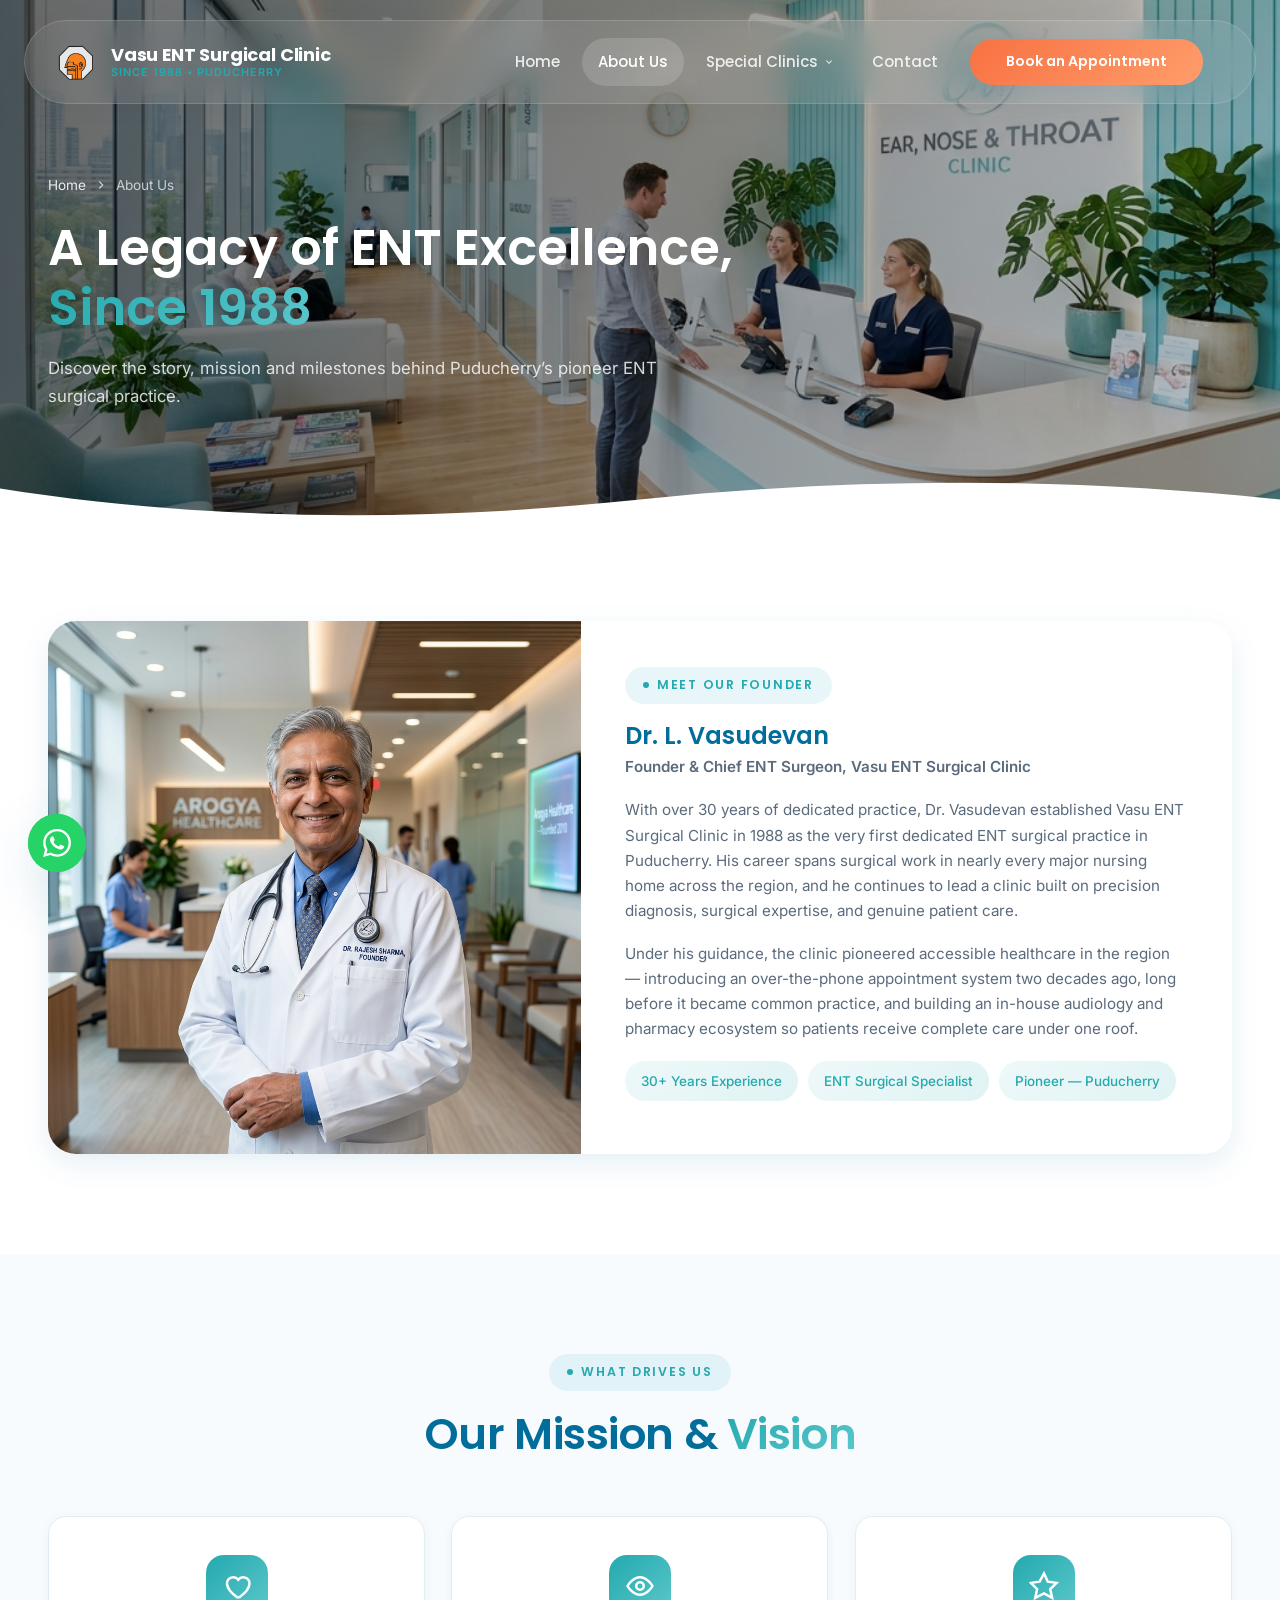
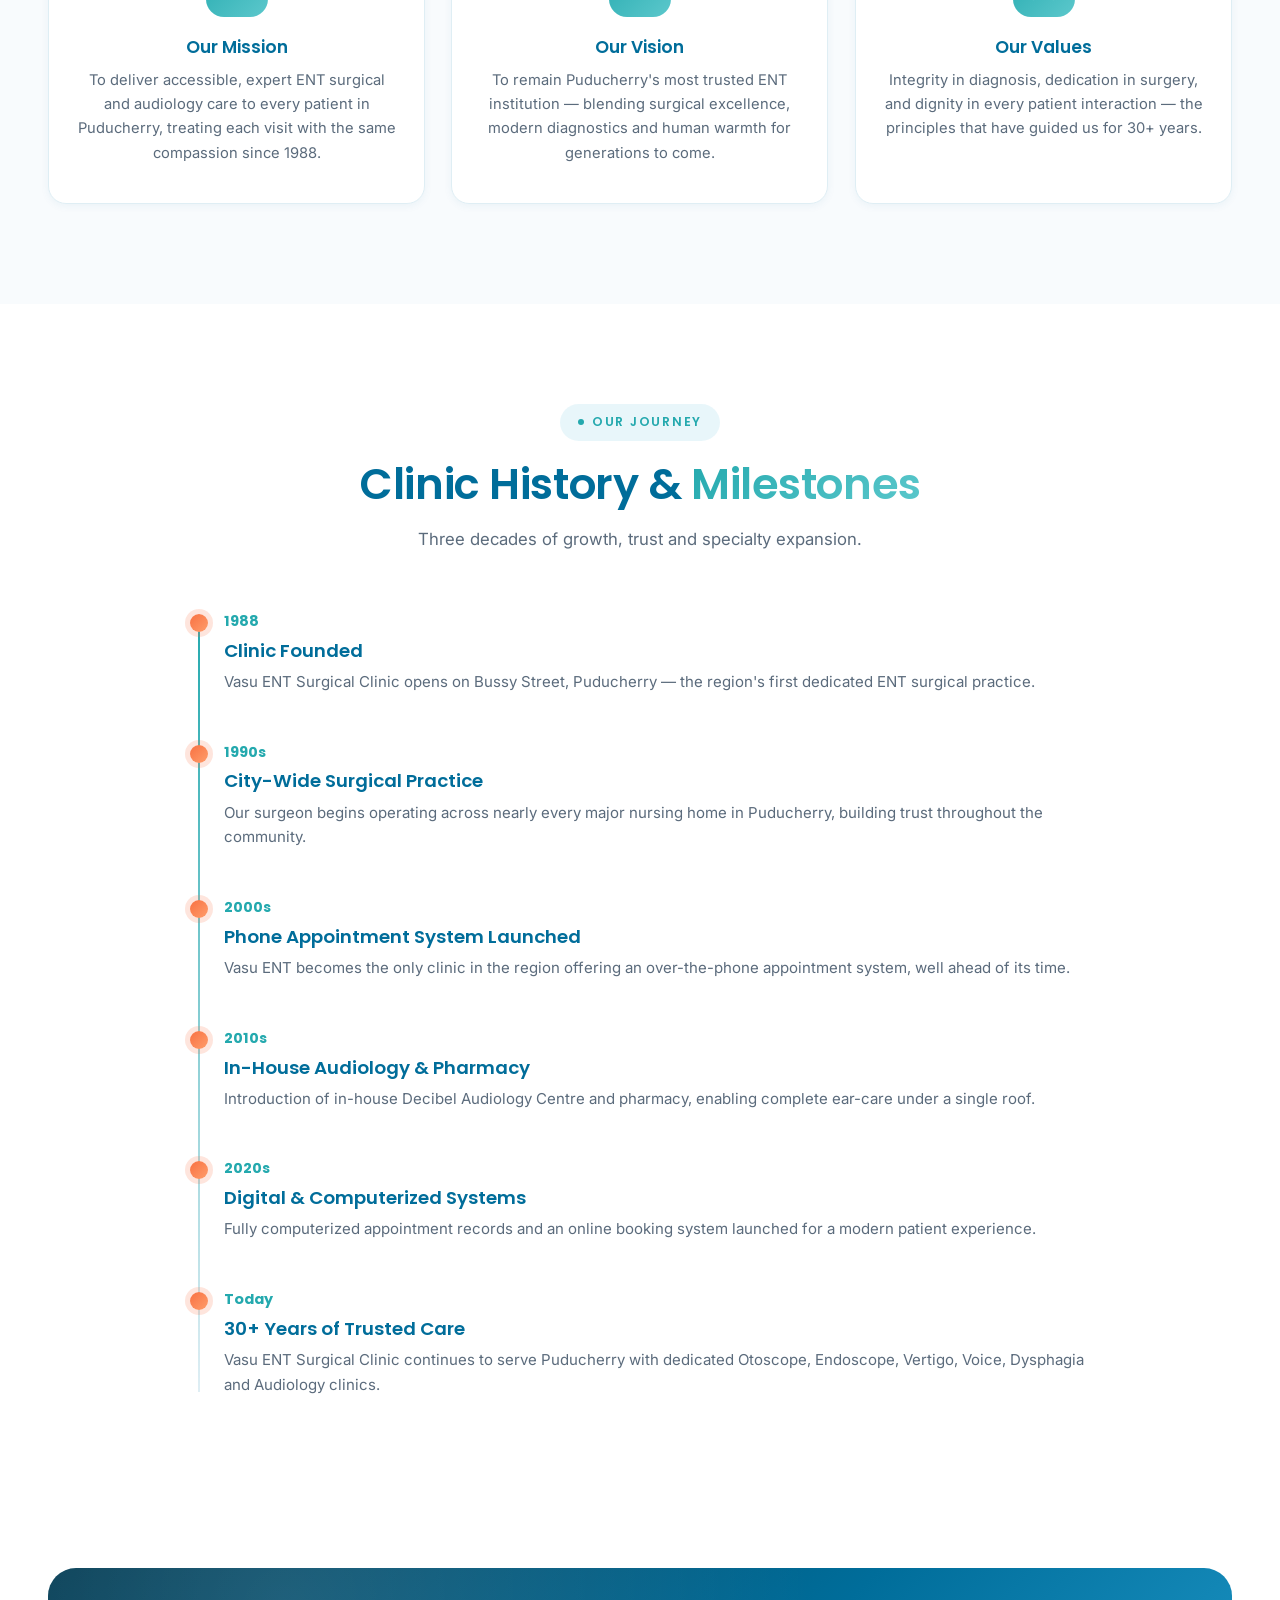
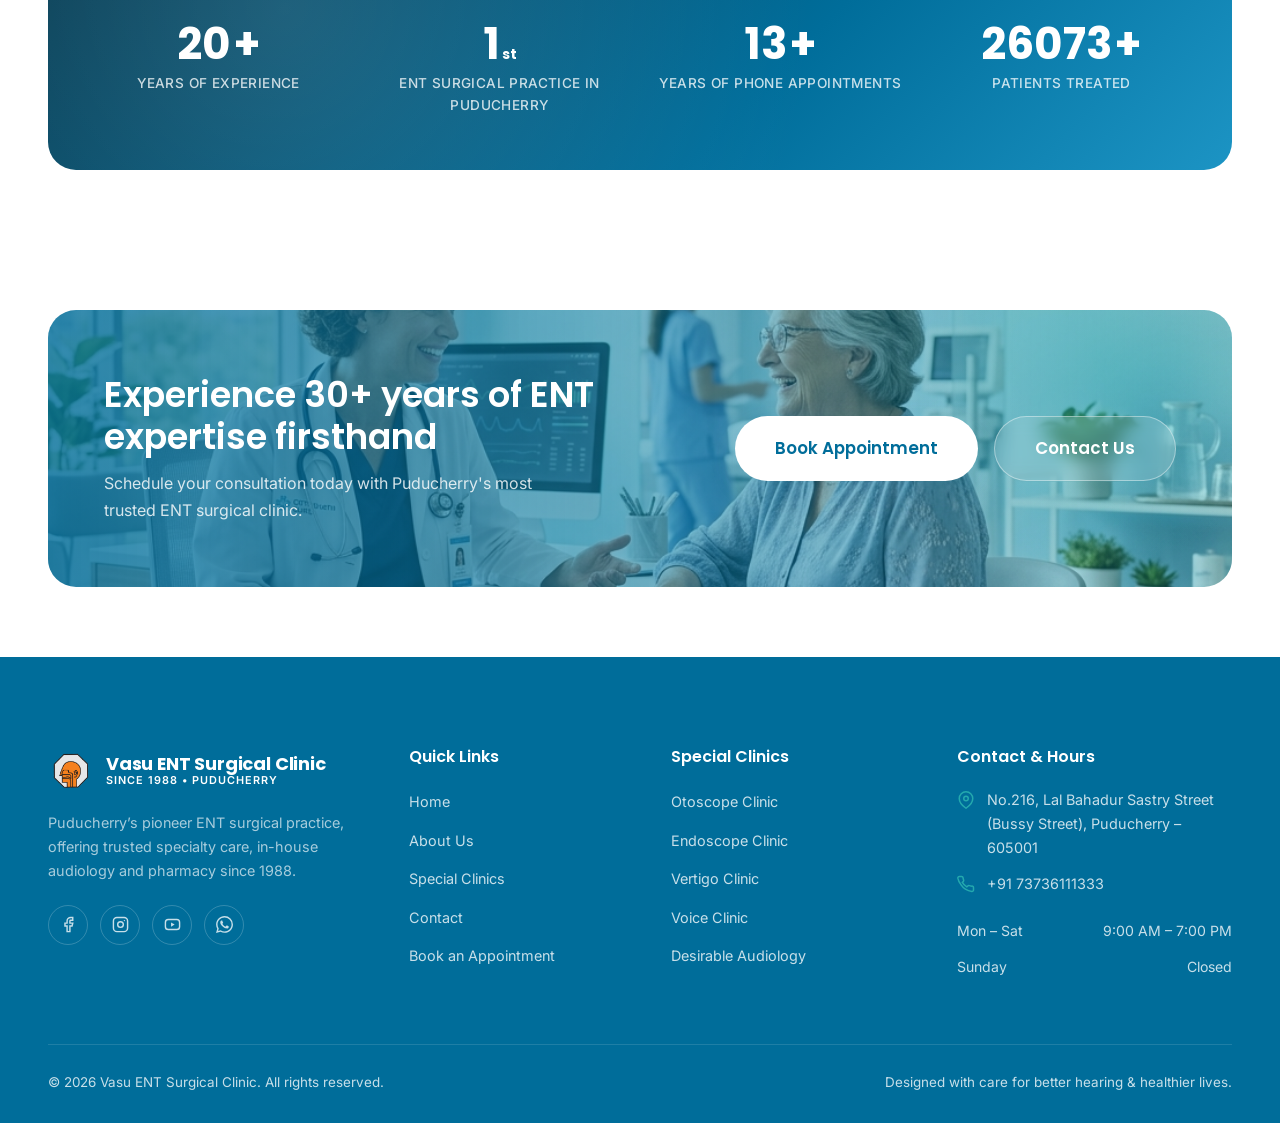
==== about.html @ 77aecf6b "imp cont" ====
<!DOCTYPE html>
<html lang="en">

<head>
  <meta charset="UTF-8" />
  <meta name="viewport" content="width=device-width, initial-scale=1.0" />
  <title>About Us | Vasu ENT Surgical Clinic — 30+ Years in Puducherry</title>
  <meta name="description"
    content="Learn the story of Vasu ENT Surgical Clinic — Puducherry's pioneer ENT surgical practice since 1988. Our mission, vision, achievements and 30+ years of specialist experience." />
  <meta name="keywords" content="about Vasu ENT, ENT doctor Puducherry, ENT clinic history, ENT surgeon Pondicherry" />
  <meta name="robots" content="index, follow" />
  <link rel="canonical" href="https://www.vasuentclinic.com/about.html" />

  <meta property="og:type" content="website" />
  <meta property="og:site_name" content="Vasu ENT Surgical Clinic" />
  <meta property="og:title" content="About Us | Vasu ENT Surgical Clinic" />
  <meta property="og:description"
    content="Puducherry's pioneer ENT surgical practice since 1988 — our story, mission and achievements." />
  <meta property="og:image" content="https://www.vasuentclinic.com/assets/images/clinic-signage-night.jpg" />
  <meta property="og:url" content="https://www.vasuentclinic.com/about.html" />
  <meta property="og:locale" content="en_IN" />

  <meta name="twitter:card" content="summary_large_image" />
  <meta name="twitter:title" content="About Us | Vasu ENT Surgical Clinic" />
  <meta name="twitter:description" content="Puducherry's pioneer ENT surgical practice since 1988." />
  <meta name="twitter:image" content="https://www.vasuentclinic.com/assets/images/clinic-signage-night.jpg" />

  <link rel="icon" type="image/png" sizes="32x32" href="assets/icons/favicon-32x32.png" />
  <link rel="icon" type="image/png" sizes="16x16" href="assets/icons/favicon-16x16.png" />
  <link rel="apple-touch-icon" href="assets/icons/apple-touch-icon.png" />
  <link rel="manifest" href="assets/icons/site.webmanifest" />
  <meta name="theme-color" content="#006d9a" />

  <link rel="preconnect" href="https://fonts.googleapis.com" />
  <link rel="preconnect" href="https://fonts.gstatic.com" crossorigin />
  <link
    href="https://fonts.googleapis.com/css2?family=Poppins:wght@400;500;600;700;800&family=Inter:wght@400;500;600;700&display=swap"
    rel="stylesheet" />

  <link rel="stylesheet" href="css/style.css" />
  <link rel="stylesheet" href="css/animations.css" />
  <link rel="stylesheet" href="css/responsive.css" />

  <script type="application/ld+json">
  {
    "@context": "https://schema.org",
    "@type": "Physician",
    "name": "Vasu ENT Surgical Clinic",
    "medicalSpecialty": "Otolaryngology",
    "address": {
      "@type": "PostalAddress",
      "streetAddress": "No.216, Lal Bahadur Sastry Street (Bussy Street)",
      "addressLocality": "Puducherry",
      "postalCode": "605001",
      "addressCountry": "IN"
    },
    "telephone": "+91-73736111333"
  }
  </script>
</head>

<body>
  <div id="preloader" aria-hidden="true">
    <div class="loader-emblem"></div>
    <span class="loader-text">Vasu ENT Surgical Clinic</span>
  </div>

  <a href="#main-content" class="skip-link">Skip to main content</a>

  <header class="site-header" id="site-header">
    <div class="container navbar">
      <a href="index.html" class="brand">
        <img src="assets/logo/ent-emblem.png" alt="Vasu ENT Surgical Clinic emblem" class="brand-emblem" width="46"
          height="46" />
        <span class="brand-text">
          <span class="brand-name">Vasu ENT Surgical Clinic</span>
          <span class="brand-tag">Since 1988 &bull; Puducherry</span>
        </span>
      </a>

      <nav class="nav-menu" id="nav-menu" aria-label="Primary">
        <div class="drawer-header">
          <a href="index.html" class="brand">
            <img src="assets/logo/ent-emblem.png" alt="Vasu ENT Surgical Clinic emblem" class="brand-emblem" width="40" height="40" />
            <span class="brand-text">
              <span class="brand-name">Vasu ENT Surgical Clinic</span>
              <span class="brand-tag">Since 1988 &bull; Puducherry</span>
            </span>
          </a>
          <button class="drawer-close" id="drawer-close" aria-label="Close navigation menu">
            <svg viewBox="0 0 24 24" fill="none" stroke="currentColor" stroke-width="2.5" width="22" height="22">
              <path d="M18 6L6 18M6 6l12 12" />
            </svg>
          </button>
        </div>
        <div class="nav-item">
          <a href="index.html" class="nav-link" data-page="index.html">Home</a>
        </div>
        <div class="nav-item">
          <a href="about.html" class="nav-link is-active" data-page="about.html">About Us</a>
        </div>

        <div class="nav-item has-mega">
          <a href="specialties.html" class="nav-link" data-page="specialties.html" aria-haspopup="true">
            Special Clinics
            <svg class="chevron" viewBox="0 0 24 24" fill="none" stroke="currentColor" stroke-width="2.5"
              stroke-linecap="round">
              <path d="M6 9l6 6 6-6" />
            </svg>
          </a>
          <div class="mega-menu">
            <div class="mega-col mega-single">
              <div class="mega-col-title">
                <span class="mega-col-icon"><svg viewBox="0 0 24 24" fill="none" stroke="currentColor" stroke-width="2">
                    <circle cx="12" cy="8" r="4" />
                    <path d="M12 12v6M9 21h6" />
                  </svg></span>
                Otoscope Clinic
              </div>
              <ul>
                <li><a href="specialties.html#otoscope-clinic">Ear examination &amp; care</a></li>
              </ul>
            </div>
            <div class="mega-col mega-single">
              <div class="mega-col-title">
                <span class="mega-col-icon"><svg viewBox="0 0 24 24" fill="none" stroke="currentColor" stroke-width="2">
                    <path d="M4 12a8 8 0 1016 0 8 8 0 00-16 0z" />
                    <path d="M12 8v4l3 2" />
                  </svg></span>
                Endoscope Clinic
              </div>
              <ul>
                <li><a href="specialties.html#endoscope-clinic">Nasal &amp; throat endoscopy</a></li>
              </ul>
            </div>
            <div class="mega-col">
              <div class="mega-col-title">
                <span class="mega-col-icon"><svg viewBox="0 0 24 24" fill="none" stroke="currentColor" stroke-width="2">
                    <path
                      d="M12 2v4M12 18v4M4.9 4.9l2.8 2.8M16.3 16.3l2.8 2.8M2 12h4M18 12h4M4.9 19.1l2.8-2.8M16.3 7.7l2.8-2.8" />
                  </svg></span>
                Super Specialty
              </div>
              <ul>
                <li><a href="specialties.html#vertigo-clinic">Vertigo Clinic</a></li>
                <li><a href="specialties.html#dysphagia-clinic">Dysphagia Clinic (Swallowing)</a></li>
                <li><a href="specialties.html#voice-clinic">Voice Clinic</a></li>
              </ul>
            </div>
            <div class="mega-col">
              <div class="mega-col-title">
                <span class="mega-col-icon"><svg viewBox="0 0 24 24" fill="none" stroke="currentColor" stroke-width="2">
                    <path d="M3 12a9 9 0 0118 0v5a2 2 0 01-2 2h-1v-7h3M3 12v5a2 2 0 002 2h1v-7H3" />
                  </svg></span>
                Desirable Audiology
              </div>
              <ul>
                <li><a href="specialties.html#hearing-assessment">Hearing Assessment</a></li>
                <li><a href="specialties.html#hearing-aid-trial">Hearing Aid Trial</a></li>
                <li><a href="specialties.html#hearing-aid-service">Hearing Aid Service &amp; Repairs</a></li>
                <li><a href="specialties.html#home-care">Home Care</a></li>
                <li><a href="specialties.html#speech-therapy">Speech Therapy</a></li>
              </ul>
            </div>
          </div>
        </div>

        <div class="nav-item">
          <a href="contact.html" class="nav-link" data-page="contact.html">Contact</a>
        </div>

        <div class="nav-item nav-cta">
          <a href="booking.html" class="btn btn-primary btn-sm">Book an Appointment</a>
        </div>

        <div class="mobile-menu-actions">
          <a href="booking.html" class="btn btn-primary btn-block">Book an Appointment</a>
          <a href="tel:+9173736111333" class="btn btn-outline btn-block">Call Clinic</a>
        </div>
      </nav>

      <div class="nav-actions">
        <button class="nav-toggle" id="nav-toggle" aria-label="Toggle navigation menu" aria-expanded="false"
          aria-controls="nav-menu">
          <span></span><span></span><span></span>
        </button>
      </div>
    </div>
  </header>

  <main id="main-content">
    <!-- ============================= PAGE HERO ============================= -->
    <section class="page-hero page-hero--about">
      <div class="container">
        <div class="hero-about-content">
          <div class="breadcrumbs">
            <a href="index.html">Home</a>
            <svg width="14" height="14" viewBox="0 0 24 24" fill="none" stroke="currentColor" stroke-width="2">
              <path d="M9 18l6-6-6-6" />
            </svg>
            <span>About Us</span>
          </div>
          <h1 class="page-hero-title">A Legacy of ENT Excellence, <span class="text-gradient"
              style="background: var(--gradient-text); -webkit-background-clip:text; background-clip:text; color:transparent;">Since
              1988</span></h1>
          <p class="page-hero-desc">Discover the story, mission and milestones behind Puducherry&rsquo;s pioneer ENT
            surgical practice.</p>
        </div>
      </div>
      <svg class="hero-wave-divider" viewBox="0 0 1440 80" preserveAspectRatio="none" aria-hidden="true">
        <path d="M0,32 C240,80 480,80 720,48 C960,16 1200,16 1440,48 L1440,80 L0,80 Z" />
      </svg>
    </section>

    <!-- ============================= DOCTOR INTRO ============================= -->
    <section class="section">
      <div class="container">
        <div class="doctor-card" data-reveal="up">
          <div class="doctor-photo">
            <img src="assets/images/founder_portrait.png" alt="Dr. L. Vasudevan, Founder and Chief ENT Surgeon"
              loading="lazy" />
          </div>
          <div class="doctor-info">
            <span class="eyebrow">Meet Our Founder</span>
            <h3>Dr. L. Vasudevan</h3>
            <p class="doctor-role">Founder &amp; Chief ENT Surgeon, Vasu ENT Surgical Clinic</p>
            <p>With over 30 years of dedicated practice, Dr. Vasudevan established Vasu ENT Surgical Clinic in 1988 as
              the very first dedicated ENT surgical practice in Puducherry. His career spans surgical work in nearly
              every major nursing home across the region, and he continues to lead a clinic built on precision
              diagnosis, surgical expertise, and genuine patient care.</p>
            <p>Under his guidance, the clinic pioneered accessible healthcare in the region &mdash; introducing an
              over-the-phone appointment system two decades ago, long before it became common practice, and building an
              in-house audiology and pharmacy ecosystem so patients receive complete care under one roof.</p>
            <div class="doctor-creds">
              <span class="tag-pill">30+ Years Experience</span>
              <span class="tag-pill">ENT Surgical Specialist</span>
              <span class="tag-pill">Pioneer &mdash; Puducherry</span>
            </div>
          </div>
        </div>
      </div>
    </section>

    <!-- ============================= MISSION / VISION ============================= -->
    <section class="section section--alt">
      <div class="container">
        <div class="section-head" data-reveal="up">
          <span class="eyebrow">What Drives Us</span>
          <h2 class="section-title">Our Mission &amp; <span class="text-gradient">Vision</span></h2>
        </div>

        <div class="features-grid" style="grid-template-columns: repeat(3, 1fr);" data-reveal-group>
          <div class="value-card card" data-reveal="up">
            <span class="value-icon"><svg viewBox="0 0 24 24" fill="none" stroke="currentColor" stroke-width="2">
                <path d="M12 21c-4-3-8-6.5-8-11a5 5 0 019-3 5 5 0 019 3c0 4.5-4 8-8 11z" />
              </svg></span>
            <h3 class="feature-title">Our Mission</h3>
            <p class="feature-desc">To deliver accessible, expert ENT surgical and audiology care to every patient in
              Puducherry, treating each visit with the same compassion since 1988.</p>
          </div>
          <div class="value-card card" data-reveal="up">
            <span class="value-icon"><svg viewBox="0 0 24 24" fill="none" stroke="currentColor" stroke-width="2">
                <circle cx="12" cy="12" r="3" />
                <path d="M2 12s4-7 10-7 10 7 10 7-4 7-10 7-10-7-10-7z" />
              </svg></span>
            <h3 class="feature-title">Our Vision</h3>
            <p class="feature-desc">To remain Puducherry's most trusted ENT institution &mdash; blending surgical
              excellence, modern diagnostics and human warmth for generations to come.</p>
          </div>
          <div class="value-card card" data-reveal="up">
            <span class="value-icon"><svg viewBox="0 0 24 24" fill="none" stroke="currentColor" stroke-width="2">
                <path d="M12 2l3 6.5 7 1-5 5 1.5 7-6.5-3.5L5 21.5 6.5 14.5l-5-5 7-1z" />
              </svg></span>
            <h3 class="feature-title">Our Values</h3>
            <p class="feature-desc">Integrity in diagnosis, dedication in surgery, and dignity in every patient
              interaction &mdash; the principles that have guided us for 30+ years.</p>
          </div>
        </div>
      </div>
    </section>

    <!-- ============================= TIMELINE ============================= -->
    <section class="section">
      <div class="container">
        <div class="section-head" data-reveal="up">
          <span class="eyebrow">Our Journey</span>
          <h2 class="section-title">Clinic History &amp; <span class="text-gradient">Milestones</span></h2>
          <p class="section-subtitle">Three decades of growth, trust and specialty expansion.</p>
        </div>

        <div class="timeline" data-reveal="up">
          <div class="timeline-item">
            <span class="timeline-dot"></span>
            <div class="timeline-year">1988</div>
            <h3 class="timeline-title">Clinic Founded</h3>
            <p class="timeline-desc">Vasu ENT Surgical Clinic opens on Bussy Street, Puducherry &mdash; the region's
              first dedicated ENT surgical practice.</p>
          </div>
          <div class="timeline-item">
            <span class="timeline-dot"></span>
            <div class="timeline-year">1990s</div>
            <h3 class="timeline-title">City-Wide Surgical Practice</h3>
            <p class="timeline-desc">Our surgeon begins operating across nearly every major nursing home in Puducherry,
              building trust throughout the community.</p>
          </div>
          <div class="timeline-item">
            <span class="timeline-dot"></span>
            <div class="timeline-year">2000s</div>
            <h3 class="timeline-title">Phone Appointment System Launched</h3>
            <p class="timeline-desc">Vasu ENT becomes the only clinic in the region offering an over-the-phone
              appointment system, well ahead of its time.</p>
          </div>
          <div class="timeline-item">
            <span class="timeline-dot"></span>
            <div class="timeline-year">2010s</div>
            <h3 class="timeline-title">In-House Audiology &amp; Pharmacy</h3>
            <p class="timeline-desc">Introduction of in-house Decibel Audiology Centre and pharmacy, enabling complete
              ear-care under a single roof.</p>
          </div>
          <div class="timeline-item">
            <span class="timeline-dot"></span>
            <div class="timeline-year">2020s</div>
            <h3 class="timeline-title">Digital &amp; Computerized Systems</h3>
            <p class="timeline-desc">Fully computerized appointment records and an online booking system launched for a
              modern patient experience.</p>
          </div>
          <div class="timeline-item">
            <span class="timeline-dot"></span>
            <div class="timeline-year">Today</div>
            <h3 class="timeline-title">30+ Years of Trusted Care</h3>
            <p class="timeline-desc">Vasu ENT Surgical Clinic continues to serve Puducherry with dedicated Otoscope,
              Endoscope, Vertigo, Voice, Dysphagia and Audiology clinics.</p>
          </div>
        </div>
      </div>
    </section>

    <!-- ============================= ACHIEVEMENTS / STATS ============================= -->
    <section class="section--tight">
      <div class="container">
        <div class="stats-strip" data-reveal="zoom">
          <div class="stat-item">
            <span class="stat-number"><span data-counter="30">0</span>+</span>
            <span class="stat-label">Years of Experience</span>
          </div>
          <div class="stat-item">
            <span class="stat-number"><span data-counter="1">0</span><sup style="font-size: 0.9rem;">st</sup></span>
            <span class="stat-label">ENT Surgical Practice in Puducherry</span>
          </div>
          <div class="stat-item">
            <span class="stat-number"><span data-counter="20">0</span>+</span>
            <span class="stat-label">Years of Phone Appointments</span>
          </div>
          <div class="stat-item">
            <span class="stat-number"><span data-counter="40000">0</span>+</span>
            <span class="stat-label">Patients Treated</span>
          </div>
        </div>
      </div>
    </section>


    <!-- ============================= CTA ============================= -->
    <section class="section--tight">
      <div class="container">
        <div class="cta-banner" data-reveal="zoom">
          <div class="cta-banner-text">
            <h2>Experience 30+ years of ENT expertise firsthand</h2>
            <p>Schedule your consultation today with Puducherry's most trusted ENT surgical clinic.</p>
          </div>
          <div class="cta-banner-actions">
            <a href="booking.html" class="btn btn-white btn-lg"><span>Book Appointment</span></a>
            <a href="contact.html" class="btn btn-ghost btn-lg"><span>Contact Us</span></a>
          </div>
        </div>
      </div>
    </section>
  </main>

  <footer class="site-footer">
    <div class="container">
      <div class="footer-top">
        <div class="footer-col footer-brand">
          <a href="index.html" class="brand">
            <img src="assets/logo/ent-emblem.png" alt="Vasu ENT Surgical Clinic emblem" class="brand-emblem" width="46"
              height="46" />
            <span class="brand-text">
              <span class="brand-name">Vasu ENT Surgical Clinic</span>
              <span class="brand-tag">Since 1988 &bull; Puducherry</span>
            </span>
          </a>
          <p>Puducherry&rsquo;s pioneer ENT surgical practice, offering trusted specialty care, in-house audiology and
            pharmacy since 1988.</p>
          <div class="footer-socials">
            <a href="#" aria-label="Facebook"><svg viewBox="0 0 24 24" fill="none" stroke="currentColor"
                stroke-width="2">
                <path d="M18 2h-3a5 5 0 00-5 5v3H7v4h3v8h4v-8h3l1-4h-4V7a1 1 0 011-1h3z" />
              </svg></a>
            <a href="#" aria-label="Instagram"><svg viewBox="0 0 24 24" fill="none" stroke="currentColor"
                stroke-width="2">
                <rect x="2" y="2" width="20" height="20" rx="5" />
                <circle cx="12" cy="12" r="4" />
                <circle cx="17.5" cy="6.5" r="1" fill="currentColor" stroke="none" />
              </svg></a>
            <a href="#" aria-label="YouTube"><svg viewBox="0 0 24 24" fill="none" stroke="currentColor"
                stroke-width="2">
                <rect x="2" y="5" width="20" height="14" rx="4" />
                <path d="M10 9l5 3-5 3z" fill="currentColor" stroke="none" />
              </svg></a>
            <a href="https://wa.me/917373611133" aria-label="WhatsApp"><svg viewBox="0 0 24 24" fill="currentColor">
                <path
                  d="M17.472 14.382c-.297-.149-1.758-.867-2.03-.967-.273-.099-.471-.148-.67.15-.197.297-.767.966-.94 1.164-.173.199-.347.223-.644.075-.297-.15-1.255-.463-2.39-1.475-.883-.788-1.48-1.761-1.653-2.059-.173-.297-.018-.458.13-.606.134-.133.298-.347.446-.52.149-.174.198-.298.298-.497.099-.198.05-.371-.025-.52-.075-.149-.669-1.612-.916-2.207-.242-.579-.487-.5-.669-.51a12.8 12.8 0 0 0-.57-.01c-.198 0-.52.074-.792.372-.272.297-1.04 1.016-1.04 2.479 0 1.462 1.065 2.875 1.213 3.074.149.198 2.096 3.2 5.077 4.487.709.306 1.262.489 1.694.625.712.227 1.36.195 1.871.118.571-.085 1.758-.719 2.006-1.413.248-.694.248-1.289.173-1.413-.074-.124-.272-.198-.57-.347m-5.421 7.403h-.004a9.87 9.87 0 0 1-5.031-1.378l-.361-.214-3.741.982.998-3.648-.235-.374a9.86 9.86 0 0 1-1.51-5.26c.001-5.45 4.436-9.884 9.888-9.884 2.64 0 5.122 1.03 6.988 2.898a9.825 9.825 0 0 1 2.893 6.994c-.003 5.45-4.437 9.884-9.885 9.884m8.413-18.297A11.815 11.815 0 0 0 12.05 0C5.495 0 .16 5.335.157 11.892c0 2.096.547 4.142 1.588 5.945L.057 24l6.305-1.654a11.882 11.882 0 0 0 5.683 1.448h.005c6.554 0 11.89-5.335 11.893-11.893a11.821 11.821 0 0 0-3.48-8.413Z" />
              </svg></a>
          </div>
        </div>

        <div class="footer-col">
          <h4>Quick Links</h4>
          <ul>
            <li><a href="index.html">Home</a></li>
            <li><a href="about.html">About Us</a></li>
            <li><a href="specialties.html">Special Clinics</a></li>
            <li><a href="contact.html">Contact</a></li>
            <li><a href="booking.html">Book an Appointment</a></li>
          </ul>
        </div>

        <div class="footer-col">
          <h4>Special Clinics</h4>
          <ul>
            <li><a href="specialties.html#otoscope-clinic">Otoscope Clinic</a></li>
            <li><a href="specialties.html#endoscope-clinic">Endoscope Clinic</a></li>
            <li><a href="specialties.html#vertigo-clinic">Vertigo Clinic</a></li>
            <li><a href="specialties.html#voice-clinic">Voice Clinic</a></li>
            <li><a href="specialties.html#hearing-assessment">Desirable Audiology</a></li>
          </ul>
        </div>

        <div class="footer-col">
          <h4>Contact &amp; Hours</h4>
          <ul class="footer-contact">
            <li>
              <a href="https://www.google.com/maps?q=No.216,+Lal+Bahadur+Sastry+Street,+Bussy+Street,+Puducherry+605001"
                target="_blank" rel="noopener">
                <svg viewBox="0 0 24 24" fill="none" stroke="currentColor" stroke-width="2">
                  <path d="M21 10c0 7-9 13-9 13s-9-6-9-13a9 9 0 0118 0z" />
                  <circle cx="12" cy="10" r="3" />
                </svg>
                <span>No.216, Lal Bahadur Sastry Street (Bussy Street), Puducherry &ndash; 605001</span>
              </a>
            </li>
            <li>
              <a href="tel:+9173736111333">
                <svg viewBox="0 0 24 24" fill="none" stroke="currentColor" stroke-width="2">
                  <path
                    d="M22 16.92v3a2 2 0 01-2.18 2 19.79 19.79 0 01-8.63-3.07 19.5 19.5 0 01-6-6A19.79 19.79 0 011.12 4.18 2 2 0 013.11 2h3a2 2 0 012 1.72c.127.96.362 1.903.7 2.81a2 2 0 01-.45 2.11L7.09 9.91a16 16 0 006 6l1.27-1.27a2 2 0 012.11-.45c.907.338 1.85.573 2.81.7A2 2 0 0122 16.92z" />
                </svg>
                <span>+91 73736111333</span>
              </a>
            </li>
          </ul>
          <div style="margin-top: 18px;">
            <div class="footer-hours-row"><span>Mon &ndash; Sat</span><span>9:00 AM &ndash; 7:00 PM</span></div>
            <div class="footer-hours-row"><span>Sunday</span><span>Closed</span></div>
          </div>
        </div>
      </div>

      <div class="footer-bottom">
        <p>&copy; <span data-current-year>2026</span> Vasu ENT Surgical Clinic. All rights reserved.</p>
        <p>Designed with care for better hearing &amp; healthier lives.</p>
      </div>
    </div>
  </footer>

  <a href="https://wa.me/917373611133" class="whatsapp-float" aria-label="Chat with us on WhatsApp" target="_blank"
    rel="noopener">
    <svg viewBox="0 0 24 24" fill="currentColor">
      <path
        d="M17.472 14.382c-.297-.149-1.758-.867-2.03-.967-.273-.099-.471-.148-.67.15-.197.297-.767.966-.94 1.164-.173.199-.347.223-.644.075-.297-.15-1.255-.463-2.39-1.475-.883-.788-1.48-1.761-1.653-2.059-.173-.297-.018-.458.13-.606.134-.133.298-.347.446-.52.149-.174.198-.298.298-.497.099-.198.05-.371-.025-.52-.075-.149-.669-1.612-.916-2.207-.242-.579-.487-.5-.669-.51a12.8 12.8 0 0 0-.57-.01c-.198 0-.52.074-.792.372-.272.297-1.04 1.016-1.04 2.479 0 1.462 1.065 2.875 1.213 3.074.149.198 2.096 3.2 5.077 4.487.709.306 1.262.489 1.694.625.712.227 1.36.195 1.871.118.571-.085 1.758-.719 2.006-1.413.248-.694.248-1.289.173-1.413-.074-.124-.272-.198-.57-.347m-5.421 7.403h-.004a9.87 9.87 0 0 1-5.031-1.378l-.361-.214-3.741.982.998-3.648-.235-.374a9.86 9.86 0 0 1-1.51-5.26c.001-5.45 4.436-9.884 9.888-9.884 2.64 0 5.122 1.03 6.988 2.898a9.825 9.825 0 0 1 2.893 6.994c-.003 5.45-4.437 9.884-9.885 9.884m8.413-18.297A11.815 11.815 0 0 0 12.05 0C5.495 0 .16 5.335.157 11.892c0 2.096.547 4.142 1.588 5.945L.057 24l6.305-1.654a11.882 11.882 0 0 0 5.683 1.448h.005c6.554 0 11.89-5.335 11.893-11.893a11.821 11.821 0 0 0-3.48-8.413Z" />
    </svg>
  </a>

  <button class="back-to-top" aria-label="Back to top">
    <svg viewBox="0 0 24 24" fill="none" stroke="currentColor" stroke-width="2.5">
      <path d="M12 19V5M5 12l7-7 7 7" />
    </svg>
  </button>

  <script src="js/navigation.js"></script>
  <script src="js/app.js"></script>
</body>

</html>
---- css/style.css ----
/* ==========================================================================
   VASU ENT SURGICAL CLINIC — Core Stylesheet
   Design system: colors, typography, layout, components
   ========================================================================== */

:root {
  /* ==========================================================================
     Brand colors — ENT anatomy palette
     Throat → primary CTA buttons, highlights, alerts, important actions
     Nose   → secondary buttons, hover effects, feature sections, icons, accents
     Ear    → navigation bar, headings, footer, primary text accents, brand sections
     ========================================================================== */
  --throat-color: #f87142;
  --nose-color: #24a9ae;
  --ear-color: #006d9a;

  /* RGB triplets for use inside rgba() */
  --throat-rgb: 248, 113, 66;
  --nose-rgb: 36, 169, 174;
  --ear-rgb: 0, 109, 154;

  /* Semantic aliases — mapped onto the brand palette above */
  --color-primary: var(--nose-color);
  --color-primary-dark: var(--ear-color);
  --color-secondary: var(--nose-color);
  --color-accent: var(--nose-color);
  --color-light: #f8fbfd;
  --color-white: #ffffff;
  --color-text: #1f2937;
  --color-text-muted: #5b6b7c;
  --color-border: #dfeef4;
  --color-success: #1a9e6f;
  --color-error: #d64545;

  /* Primary CTA gradient (throat) — buttons only */
  --gradient-primary: linear-gradient(135deg, var(--throat-color) 0%, #ff9d6b 100%);
  /* Icon-badge / accent gradient (nose) */
  --gradient-accent: linear-gradient(135deg, var(--nose-color) 0%, #5cc8cc 100%);
  /* Deep brand-section gradient (ear) — hero, footer, dark panels */
  --gradient-deep: linear-gradient(135deg, #013a52 0%, var(--ear-color) 60%, #1c94c4 100%);
  /* Soft tinted background (nose) — icon badges, tag pills, card fills */
  --gradient-soft: linear-gradient(135deg, rgba(var(--nose-rgb), 0.08) 0%, rgba(var(--nose-rgb), 0.14) 100%);
  /* Heading accent text (nose) — bright enough to stay legible on both light sections and dark hero panels */
  --gradient-text: linear-gradient(135deg, var(--nose-color) 0%, #5cc8cc 100%);

  /* Typography */
  --font-heading: "Poppins", sans-serif;
  --font-body: "Inter", sans-serif;

  /* Shadows */
  --shadow-sm: 0 2px 8px rgba(var(--ear-rgb), 0.06);
  --shadow-md: 0 10px 30px rgba(var(--ear-rgb), 0.1);
  --shadow-lg: 0 20px 60px rgba(var(--ear-rgb), 0.14);
  --shadow-glow: 0 0 0 6px rgba(var(--nose-rgb), 0.12);

  /* Radii */
  --radius-sm: 10px;
  --radius-md: 18px;
  --radius-lg: 28px;
  --radius-full: 999px;

  /* Layout */
  --container-width: 1240px;
  --header-height: 84px;
  --transition: 0.35s cubic-bezier(0.4, 0, 0.2, 1);
}

/* ==========================================================================
   Reset
   ========================================================================== */
*,
*::before,
*::after {
  box-sizing: border-box;
  margin: 0;
  padding: 0;
}

html {
  scroll-behavior: smooth;
  scroll-padding-top: var(--header-height);
}

body {
  font-family: var(--font-body);
  color: var(--color-text);
  background: var(--color-white);
  line-height: 1.65;
  -webkit-font-smoothing: antialiased;
  overflow-x: hidden;
}

img {
  max-width: 100%;
  display: block;
  height: auto;
}

a {
  text-decoration: none;
  color: inherit;
}

ul,
ol {
  list-style: none;
}

button {
  font-family: inherit;
  cursor: pointer;
  border: none;
  background: none;
}

input,
select,
textarea {
  font-family: inherit;
  font-size: 1rem;
}

svg {
  display: block;
}

h1,
h2,
h3,
h4,
h5 {
  font-family: var(--font-heading);
  font-weight: 600;
  line-height: 1.2;
  color: var(--color-primary-dark);
}

/* Focus visibility for accessibility */
a:focus-visible,
button:focus-visible,
input:focus-visible,
select:focus-visible,
textarea:focus-visible {
  outline: 3px solid var(--color-accent);
  outline-offset: 2px;
  border-radius: 4px;
}

.skip-link {
  position: absolute;
  left: -999px;
  top: 0;
  background: var(--ear-color);
  color: #fff;
  padding: 12px 20px;
  z-index: 10000;
  border-radius: 0 0 10px 0;
}
.skip-link:focus {
  left: 0;
}

/* ==========================================================================
   Utility layout
   ========================================================================== */
.container {
  width: 100%;
  max-width: var(--container-width);
  margin-inline: auto;
  padding-inline: 24px;
}

.section {
  padding: 100px 0;
  position: relative;
}

.section--tight {
  padding: 70px 0;
}

.section--alt {
  background: var(--color-light);
}

.section-head {
  max-width: 680px;
  margin-inline: auto;
  text-align: center;
  margin-bottom: 56px;
}

.section-head.align-left {
  margin-inline: 0;
  text-align: left;
}

.eyebrow {
  display: inline-flex;
  align-items: center;
  gap: 8px;
  font-family: var(--font-heading);
  font-size: 0.78rem;
  font-weight: 600;
  letter-spacing: 0.14em;
  text-transform: uppercase;
  color: var(--color-secondary);
  background: rgba(0, 150, 199, 0.09);
  padding: 8px 18px;
  border-radius: var(--radius-full);
  margin-bottom: 18px;
}

.eyebrow::before {
  content: "";
  width: 6px;
  height: 6px;
  border-radius: 50%;
  background: var(--color-accent);
}

.section-title {
  font-size: clamp(1.9rem, 3.4vw, 2.7rem);
  margin-bottom: 16px;
  letter-spacing: -0.01em;
}

.section-subtitle {
  color: var(--color-text-muted);
  font-size: 1.05rem;
}

.text-gradient {
  background: var(--gradient-text);
  -webkit-background-clip: text;
  background-clip: text;
  color: transparent;
}

.visually-hidden {
  position: absolute;
  width: 1px;
  height: 1px;
  overflow: hidden;
  clip: rect(0 0 0 0);
  white-space: nowrap;
}

/* ==========================================================================
   Buttons
   ========================================================================== */
.btn {
  position: relative;
  display: inline-flex;
  align-items: center;
  justify-content: center;
  gap: 10px;
  font-family: var(--font-heading);
  font-weight: 600;
  font-size: 0.98rem;
  padding: 15px 32px;
  border-radius: var(--radius-full);
  transition: transform var(--transition), box-shadow var(--transition), background var(--transition), color var(--transition);
  isolation: isolate;
  overflow: hidden;
  white-space: nowrap;
}

.btn span,
.btn svg {
  position: relative;
  z-index: 1;
}

.btn-primary {
  background: var(--gradient-primary);
  color: #fff;
  box-shadow: var(--shadow-md);
}

.btn-primary:hover {
  transform: translateY(-3px);
  box-shadow: 0 16px 36px rgba(var(--throat-rgb), 0.32);
}

.btn-outline {
  background: transparent;
  color: var(--color-primary);
  border: 2px solid var(--color-primary);
}

.btn-outline:hover {
  background: var(--color-primary);
  color: #fff;
  transform: translateY(-3px);
}

.btn-white {
  background: #fff;
  color: var(--color-primary-dark);
  box-shadow: var(--shadow-md);
}

.btn-white:hover {
  transform: translateY(-3px);
  box-shadow: 0 16px 36px rgba(0, 0, 0, 0.2);
}

.btn-ghost {
  background: rgba(255, 255, 255, 0.14);
  color: #fff;
  border: 1px solid rgba(255, 255, 255, 0.4);
  backdrop-filter: blur(8px);
}

.btn-ghost:hover {
  background: rgba(255, 255, 255, 0.26);
  transform: translateY(-3px);
}

.btn-lg {
  padding: 18px 40px;
  font-size: 1.05rem;
}

.btn-sm {
  padding: 11px 22px;
  font-size: 0.88rem;
}

.btn-block {
  width: 100%;
}

/* Ripple */
.btn .ripple {
  position: absolute;
  border-radius: 50%;
  transform: scale(0);
  background: rgba(255, 255, 255, 0.55);
  animation: ripple-anim 0.6s ease-out;
  pointer-events: none;
  z-index: 0;
}

.btn-outline .ripple {
  background: rgba(var(--nose-rgb), 0.25);
}

/* ==========================================================================
   Preloader
   ========================================================================== */
#preloader {
  position: fixed;
  inset: 0;
  z-index: 99999;
  background: var(--gradient-deep);
  display: flex;
  align-items: center;
  justify-content: center;
  flex-direction: column;
  gap: 18px;
  transition: opacity 0.6s ease, visibility 0.6s ease;
}

#preloader.is-hidden {
  opacity: 0;
  visibility: hidden;
  pointer-events: none;
}

.loader-emblem {
  width: 68px;
  height: 68px;
  border-radius: 50%;
  border: 3px solid rgba(255, 255, 255, 0.25);
  border-top-color: #fff;
  animation: spin 0.9s linear infinite;
}

.loader-text {
  font-family: var(--font-heading);
  color: #fff;
  letter-spacing: 0.08em;
  font-size: 0.85rem;
  text-transform: uppercase;
  opacity: 0.85;
}

/* ==========================================================================
   Header / Navigation
   ========================================================================== */
.site-header {
  position: fixed;
  z-index: 1000;
  display: flex;
  align-items: center;
  transition: all 0.4s cubic-bezier(0.4, 0, 0.2, 1);
}

.site-header::before {
  display: none;
}

@media (min-width: 993px) {
  .site-header {
    top: 20px;
    left: 50%;
    transform: translateX(-50%);
    width: calc(100% - 48px);
    max-width: var(--container-width);
    height: var(--header-height);
    border-radius: var(--radius-full);
    background: rgba(255, 255, 255, 0.08);
    border: 1px solid rgba(255, 255, 255, 0.15);
    backdrop-filter: blur(16px);
    -webkit-backdrop-filter: blur(16px);
    box-shadow: 0 4px 30px rgba(0, 0, 0, 0.03);
  }

  .site-header .brand-name {
    color: #ffffff;
    transition: color 0.35s ease;
  }
  .site-header .brand-tag {
    color: var(--nose-color);
    transition: color 0.35s ease;
  }
  .site-header .nav-link {
    color: rgba(255, 255, 255, 0.85);
    transition: color 0.35s ease, background 0.35s ease;
  }
  .site-header .nav-link .chevron {
    color: rgba(255, 255, 255, 0.85);
    transition: transform var(--transition), color 0.35s ease;
  }
  .site-header .nav-link:hover,
  .site-header .nav-link.is-active {
    color: #ffffff;
    background: rgba(255, 255, 255, 0.15);
  }
  .site-header .nav-link:hover .chevron {
    color: #ffffff;
  }
  .site-header .nav-phone {
    color: #ffffff;
    transition: color 0.35s ease;
  }
  .site-header .nav-phone svg {
    color: var(--nose-color);
    transition: color 0.35s ease;
  }

  .site-header.is-scrolled {
    top: 10px;
    height: 72px;
    background: rgba(255, 255, 255, 0.85);
    border: 1px solid rgba(var(--ear-rgb), 0.1);
    box-shadow: 0 12px 40px rgba(var(--ear-rgb), 0.08);
  }
  .site-header.is-scrolled .brand-name {
    color: var(--color-primary-dark);
  }
  .site-header.is-scrolled .brand-tag {
    color: var(--color-secondary);
  }
  .site-header.is-scrolled .nav-link {
    color: var(--color-text);
  }
  .site-header.is-scrolled .nav-link .chevron {
    color: var(--color-text);
  }
  .site-header.is-scrolled .nav-link:hover,
  .site-header.is-scrolled .nav-link.is-active {
    color: var(--ear-color);
    background: rgba(var(--ear-rgb), 0.08);
  }
  .site-header.is-scrolled .nav-link:hover .chevron {
    color: var(--ear-color);
  }
  .site-header.is-scrolled .nav-phone {
    color: var(--color-primary-dark);
  }
  .site-header.is-scrolled .nav-phone svg {
    color: var(--color-accent);
  }
}

.navbar {
  width: 100%;
  display: flex;
  align-items: center;
  justify-content: space-between;
  gap: 24px;
}

.brand {
  display: flex;
  align-items: center;
  gap: 12px;
  font-family: var(--font-heading);
  z-index: 10;
}

.brand-emblem {
  width: 46px;
  height: 46px;
  border-radius: 14px;
  object-fit: contain;
  transition: transform var(--transition);
}
.brand:hover .brand-emblem {
  transform: rotate(5deg) scale(1.05);
}

.brand-text {
  display: flex;
  flex-direction: column;
  line-height: 1.15;
}

.brand-name {
  font-weight: 700;
  font-size: 1.12rem;
  color: var(--color-primary-dark);
  letter-spacing: -0.01em;
}

.brand-tag {
  font-family: var(--font-body);
  font-size: 0.68rem;
  font-weight: 600;
  letter-spacing: 0.09em;
  text-transform: uppercase;
  color: var(--color-secondary);
}

.nav-menu {
  display: flex;
  align-items: center;
  gap: 6px;
  margin-left: auto;
}

.nav-item {
  position: relative;
}

.nav-link {
  display: flex;
  align-items: center;
  gap: 6px;
  font-family: var(--font-heading);
  font-weight: 500;
  font-size: 0.94rem;
  color: var(--color-text);
  padding: 12px 16px;
  border-radius: var(--radius-full);
  transition: color var(--transition), background var(--transition);
}

.nav-link:hover,
.nav-link.is-active {
  color: var(--ear-color);
  background: rgba(var(--ear-rgb), 0.08);
}

.nav-link .chevron {
  width: 10px;
  height: 10px;
  transition: transform var(--transition);
}

.nav-item.has-mega:hover .chevron,
.nav-item.has-mega.is-open .chevron {
  transform: rotate(180deg);
}

.nav-cta {
  margin-left: 10px;
}

.nav-cta .btn {
  padding-left: 36px;
  padding-right: 36px;
}

.nav-actions {
  display: flex;
  align-items: center;
  gap: 14px;
}

.mobile-menu-actions {
  display: none;
}

.nav-phone {
  display: flex;
  align-items: center;
  gap: 8px;
  font-family: var(--font-heading);
  font-weight: 600;
  font-size: 0.9rem;
  color: var(--color-primary-dark);
}

.nav-phone svg {
  width: 18px;
  height: 18px;
  color: var(--color-accent);
}

.nav-toggle {
  display: none;
  flex-direction: column;
  gap: 5px;
  width: 42px;
  height: 42px;
  align-items: center;
  justify-content: center;
  z-index: 10;
}

.nav-toggle span {
  width: 22px;
  height: 2px;
  background: var(--color-primary-dark);
  border-radius: 2px;
  transition: transform var(--transition), opacity var(--transition);
}

.nav-toggle.is-active span:nth-child(1) {
  transform: translateY(7px) rotate(45deg);
}
.nav-toggle.is-active span:nth-child(2) {
  opacity: 0;
}
.nav-toggle.is-active span:nth-child(3) {
  transform: translateY(-7px) rotate(-45deg);
}

/* Mega menu */
.mega-menu {
  position: fixed;
  top: calc(var(--header-height) + 14px);
  left: 50%;
  transform: translateX(-50%) translateY(20px) scale(0.97);
  width: min(880px, 94vw);
  max-height: calc(100vh - var(--header-height) - 40px);
  overflow-y: auto;
  background: rgba(255, 255, 255, 0.97);
  backdrop-filter: blur(24px);
  -webkit-backdrop-filter: blur(24px);
  border-radius: var(--radius-lg);
  box-shadow: 0 16px 48px rgba(0, 109, 154, 0.12), 0 4px 16px rgba(0, 109, 154, 0.04);
  border: 1px solid rgba(255, 255, 255, 0.6);
  padding: 24px 28px;
  display: grid;
  grid-template-columns: repeat(4, 1fr);
  gap: 16px;
  opacity: 0;
  visibility: hidden;
  pointer-events: none;
  transition: opacity 0.35s cubic-bezier(0.16, 1, 0.3, 1), transform 0.35s cubic-bezier(0.16, 1, 0.3, 1), visibility 0.35s;
  z-index: 200;
}

.mega-menu::before {
  content: "";
  position: absolute;
  top: 0;
  left: 0;
  right: 0;
  height: 4px;
  background: var(--gradient-primary);
}

.mega-menu::after {
  content: "";
  position: absolute;
  top: -24px;
  left: 0;
  right: 0;
  height: 24px;
  background: transparent;
}

.nav-item.has-mega:hover .mega-menu,
.nav-item.has-mega.is-open .mega-menu {
  opacity: 1;
  visibility: visible;
  pointer-events: auto;
  transform: translateX(-50%) translateY(0) scale(1);
}

.mega-col {
  padding: 18px;
  border-radius: 16px;
  transition: background 0.3s ease;
}

.mega-col:hover {
  background: rgba(var(--nose-rgb), 0.03);
}

.mega-col-title {
  display: flex;
  align-items: center;
  gap: 12px;
  font-family: var(--font-heading);
  font-size: 0.95rem;
  font-weight: 600;
  color: var(--color-primary-dark);
  margin-bottom: 18px;
  padding-bottom: 16px;
  border-bottom: 1px dashed var(--color-border);
}

.mega-col-icon {
  width: 38px;
  height: 38px;
  border-radius: 10px;
  background: var(--color-light);
  display: flex;
  align-items: center;
  justify-content: center;
  color: var(--color-primary);
  flex-shrink: 0;
  transition: transform var(--transition), background var(--transition), color var(--transition), box-shadow var(--transition);
}
.mega-col-icon svg {
  width: 20px;
  height: 20px;
}

.mega-col:hover .mega-col-icon {
  transform: translateY(-3px) scale(1.08);
  background: var(--gradient-accent);
  color: #fff;
  box-shadow: 0 8px 18px rgba(var(--nose-rgb), 0.25);
}

.mega-col ul {
  display: flex;
  flex-direction: column;
  gap: 6px;
}

.mega-col a {
  display: block;
  font-size: 0.9rem;
  color: var(--color-text-muted);
  padding: 10px 14px;
  border-radius: 10px;
  font-weight: 500;
  transition: all 0.25s ease;
}

.mega-col a:hover {
  background: rgba(var(--nose-rgb), 0.06);
  color: var(--color-primary);
  transform: translateX(4px);
}

.mega-single a {
  font-weight: 500;
  color: var(--color-text);
}

/* ==========================================================================
   Hero
   ========================================================================== */
.hero {
  position: relative;
  min-height: 100vh;
  display: flex;
  align-items: center;
  padding-top: 150px;
  padding-bottom: 50px;
  background: 
    radial-gradient(rgba(255, 255, 255, 0.08) 1.2px, transparent 1.2px),
    var(--gradient-deep);
  background-size: 28px 28px, 100% 100%;
  background-position: center, center;
  overflow: hidden;
  isolation: isolate;
  box-sizing: border-box;
}

@media (max-height: 750px) {
  .hero {
    align-items: flex-start;
  }
}


.hero::before,
.hero::after {
  content: "";
  position: absolute;
  border-radius: 50%;
  filter: blur(80px);
  z-index: -1;
}

.hero::before {
  width: 520px;
  height: 520px;
  background: radial-gradient(circle, rgba(var(--nose-rgb), 0.4), transparent 70%);
  top: -120px;
  right: -140px;
  animation: float-glow-1 14s ease-in-out infinite;
}

.hero::after {
  width: 620px;
  height: 620px;
  background: radial-gradient(circle, rgba(255, 255, 255, 0.14), transparent 70%);
  bottom: -220px;
  left: -180px;
  animation: float-glow-2 18s ease-in-out infinite;
}

@keyframes float-glow-1 {
  0%, 100% {
    transform: translate(0, 0) scale(1);
  }
  50% {
    transform: translate(60px, -40px) scale(1.1);
  }
}
@keyframes float-glow-2 {
  0%, 100% {
    transform: translate(0, 0) scale(1);
  }
  50% {
    transform: translate(-40px, 60px) scale(0.95);
  }
}

.hero-grid {
  display: grid;
  grid-template-columns: 1.05fr 0.95fr;
  align-items: center;
  gap: 40px;
  width: 100%;
}

.hero-content {
  color: #fff;
}

.hero-badge {
  display: inline-flex;
  align-items: center;
  gap: 10px;
  background: rgba(255, 255, 255, 0.12);
  border: 1px solid rgba(255, 255, 255, 0.28);
  backdrop-filter: blur(8px);
  -webkit-backdrop-filter: blur(8px);
  padding: 8px 16px 8px 8px;
  border-radius: var(--radius-full);
  font-size: 0.76rem;
  font-weight: 600;
  margin-bottom: 22px;
  animation: badge-pulse 2.5s infinite;
}

@keyframes badge-pulse {
  0% {
    box-shadow: 0 0 0 0 rgba(255, 255, 255, 0.25);
  }
  70% {
    box-shadow: 0 0 0 8px rgba(255, 255, 255, 0);
  }
  100% {
    box-shadow: 0 0 0 0 rgba(255, 255, 255, 0);
  }
}

.hero-badge img {
  width: 26px;
  height: 26px;
  border-radius: 50%;
  object-fit: contain;
}

.hero-title {
  font-size: clamp(1.8rem, 3.2vw, 2.6rem);
  color: #fff;
  letter-spacing: -0.02em;
  margin-bottom: 18px;
}

.hero-title .accent {
  background: var(--gradient-text);
  -webkit-background-clip: text;
  background-clip: text;
  color: transparent;
}

.hero-desc {
  font-size: 0.98rem;
  color: rgba(255, 255, 255, 0.85);
  max-width: 520px;
  margin-bottom: 28px;
}

.hero-actions {
  display: flex;
  flex-wrap: wrap;
  gap: 14px;
  margin-bottom: 32px;
}

.hero-actions .btn-lg {
  padding: 14px 30px;
  font-size: 0.92rem;
}

.hero-actions .btn-primary svg {
  transition: transform 0.3s cubic-bezier(0.4, 0, 0.2, 1);
}
.hero-actions .btn-primary:hover svg {
  transform: translateX(5px);
}

.hero-trust {
  display: flex;
  flex-wrap: wrap;
  gap: 18px 24px;
}

.hero-trust-item {
  display: flex;
  align-items: center;
  gap: 12px;
  background: rgba(255, 255, 255, 0.08);
  border: 1px solid rgba(255, 255, 255, 0.14);
  padding: 8px 18px;
  border-radius: var(--radius-md);
  backdrop-filter: blur(8px);
  -webkit-backdrop-filter: blur(8px);
  transition: transform var(--transition), background var(--transition);
}

.hero-trust-item:hover {
  transform: translateY(-3px);
  background: rgba(255, 255, 255, 0.14);
}

.hero-trust-icon {
  width: 42px;
  height: 42px;
  border-radius: 12px;
  background: rgba(255, 255, 255, 0.12);
  border: 1px solid rgba(255, 255, 255, 0.2);
  display: flex;
  align-items: center;
  justify-content: center;
  color: var(--nose-color);
  flex-shrink: 0;
  transition: transform var(--transition), background var(--transition), color var(--transition), border-color var(--transition);
}
.hero-trust-icon svg {
  width: 20px;
  height: 20px;
}

.hero-trust-item:hover .hero-trust-icon {
  background: var(--gradient-accent);
  color: #fff;
  border-color: transparent;
  transform: scale(1.05);
}

.hero-trust-num {
  font-family: var(--font-heading);
  font-weight: 700;
  font-size: 1.2rem;
  color: #fff;
  line-height: 1.1;
}

.hero-trust-label {
  font-size: 0.78rem;
  color: rgba(255, 255, 255, 0.75);
}

.hero-visual {
  position: relative;
  width: 100%;
}

.hero-carousel {
  position: relative;
  width: 100%;
  aspect-ratio: 4 / 5;
}

.carousel-track {
  position: relative;
  width: 100%;
  height: 100%;
  border-radius: var(--radius-lg);
  overflow: hidden;
  box-shadow: 0 30px 70px rgba(var(--ear-rgb), 0.35);
  border: 5px solid rgba(255, 255, 255, 0.16);
}

.carousel-slide {
  position: absolute;
  top: 0;
  left: 0;
  width: 100%;
  height: 100%;
  opacity: 0;
  visibility: hidden;
  transition: opacity 0.8s cubic-bezier(0.4, 0, 0.2, 1), visibility 0.8s;
  z-index: 1;
}

.carousel-slide.active {
  opacity: 1;
  visibility: visible;
  z-index: 2;
}

.carousel-slide .hero-visual-frame {
  width: 100%;
  height: 100%;
  border: none;
  box-shadow: none;
  border-radius: 0;
}


.carousel-dots {
  position: absolute;
  bottom: 20px;
  left: 50%;
  transform: translateX(-50%);
  display: flex;
  gap: 8px;
  z-index: 15;
}

.carousel-dots .dot {
  width: 8px;
  height: 8px;
  border-radius: 50%;
  border: 1.5px solid rgba(255, 255, 255, 0.6);
  background: rgba(255, 255, 255, 0.25);
  cursor: pointer;
  transition: all 0.3s cubic-bezier(0.4, 0, 0.2, 1);
}

.carousel-dots .dot:hover {
  border-color: #ffffff;
  transform: scale(1.15);
}

.carousel-dots .dot.active {
  width: 22px;
  border-radius: 5px;
  background: #ffffff;
  border-color: #ffffff;
}

.hero-visual-frame {
  position: relative;
  border-radius: var(--radius-lg);
  overflow: hidden;
  box-shadow: 0 30px 70px rgba(var(--ear-rgb), 0.35);
  aspect-ratio: 4 / 5;
  border: 5px solid rgba(255, 255, 255, 0.16);
}

.carousel-slide img {
  width: 100%;
  height: 100%;
  object-fit: cover;
  transition: transform 8s ease;
}

.hero:hover .carousel-slide.active img {
  transform: scale(1.08);
}

.carousel-track::before {
  content: "";
  position: absolute;
  top: 0;
  left: -150%;
  width: 100%;
  height: 100%;
  background: linear-gradient(
    90deg,
    transparent,
    rgba(255, 255, 255, 0.28),
    transparent
  );
  transform: skewX(-25deg);
  transition: 0.85s cubic-bezier(0.4, 0, 0.2, 1);
  z-index: 3;
}

.hero:hover .carousel-track::before {
  left: 150%;
}

.carousel-track::after {
  content: "";
  position: absolute;
  inset: 0;
  background: linear-gradient(to top, rgba(var(--ear-rgb), 0.55), transparent 45%);
  z-index: 2;
  pointer-events: none;
}

/* Hero Stats & Counters */
.hero-stats {
  display: flex;
  gap: 16px;
  margin-top: 28px;
}

.stat-box {
  flex: 1;
  background: rgba(255, 255, 255, 0.08);
  border: 1px solid rgba(255, 255, 255, 0.15);
  padding: 16px 14px;
  border-radius: var(--radius-md);
  backdrop-filter: blur(8px);
  -webkit-backdrop-filter: blur(8px);
  text-align: center;
  transition: transform var(--transition), background var(--transition), border-color var(--transition), box-shadow var(--transition);
}

.stat-value {
  display: flex;
  align-items: baseline;
  justify-content: center;
  gap: 2px;
  white-space: nowrap;
}


.stat-box:hover {
  transform: translateY(-4px);
  background: rgba(255, 255, 255, 0.14);
  border-color: rgba(255, 255, 255, 0.3);
  box-shadow: 0 12px 30px rgba(0, 0, 0, 0.1);
}

.stat-number {
  font-family: var(--font-heading);
  font-size: 0.95rem;
  font-weight: 700;
  color: #fff;
  line-height: 1;
}

.stat-suffix {
  font-family: var(--font-heading);
  font-size: 0.76rem;
  font-weight: 700;
  color: var(--nose-color);
}

.stat-label {
  display: block;
  font-size: 0.62rem;
  color: rgba(255, 255, 255, 0.75);
  margin-top: 7px;
  font-weight: 500;
  letter-spacing: 0.03em;

  text-transform: uppercase;
}

/* Carousel Controls (Previous / Next Buttons) */
.carousel-ctrl {
  position: absolute;
  top: 50%;
  transform: translateY(-50%);
  width: 44px;
  height: 44px;
  border-radius: 50%;
  background: rgba(255, 255, 255, 0.12);
  border: 1px solid rgba(255, 255, 255, 0.25);
  backdrop-filter: blur(10px);
  -webkit-backdrop-filter: blur(10px);
  color: #fff;
  display: flex;
  align-items: center;
  justify-content: center;
  cursor: pointer;
  z-index: 12;
  opacity: 0;
  visibility: hidden;
  transition: opacity 0.3s ease, background 0.3s ease, border-color 0.3s ease, visibility 0.3s;
}

.carousel-ctrl svg {
  width: 20px;
  height: 20px;
}

.carousel-ctrl:hover {
  background: var(--gradient-accent);
  border-color: transparent;
  color: #fff;
  box-shadow: 0 6px 16px rgba(var(--nose-rgb), 0.3);
}

.ctrl-prev {
  left: 16px;
}

.ctrl-next {
  right: 16px;
}

/* Show arrows on hover of the visual container */
.hero-visual:hover .carousel-ctrl {
  opacity: 1;
  visibility: visible;
}



.hero-float-card {
  position: absolute;
  background: rgba(255, 255, 255, 0.85);
  border: 1px solid rgba(255, 255, 255, 0.55);
  backdrop-filter: blur(16px);
  -webkit-backdrop-filter: blur(16px);
  border-radius: var(--radius-md);
  padding: 16px 20px;
  box-shadow: 0 20px 40px rgba(var(--ear-rgb), 0.12);
  display: flex;
  align-items: center;
  gap: 14px;
  z-index: 2;
  transition: transform 0.4s ease, box-shadow 0.4s ease;
}

.hero-float-card:hover {
  transform: translateY(-6px) scale(1.03) !important;
  box-shadow: 0 30px 50px rgba(var(--ear-rgb), 0.18);
  animation-play-state: paused;
}

.hero-float-card.card-1 {
  top: 32px;
  left: -36px;
  animation: float-y 5s ease-in-out infinite;
}

.hero-float-card.card-2 {
  bottom: 34px;
  right: -30px;
  animation: float-y 6s ease-in-out infinite 0.4s;
}

.hero-float-icon {
  width: 44px;
  height: 44px;
  border-radius: 12px;
  background: var(--gradient-accent);
  display: flex;
  align-items: center;
  justify-content: center;
  color: #fff;
  flex-shrink: 0;
}
.hero-float-icon svg {
  width: 22px;
  height: 22px;
}

.hero-float-title {
  font-family: var(--font-heading);
  font-weight: 700;
  font-size: 0.95rem;
  color: var(--color-primary-dark);
}

.hero-float-sub {
  font-size: 0.78rem;
  color: var(--color-text-muted);
}

.hero-scroll {
  position: absolute;
  bottom: 30px;
  left: 50%;
  transform: translateX(-50%);
  display: flex;
  flex-direction: column;
  align-items: center;
  gap: 8px;
  color: rgba(255, 255, 255, 0.7);
  font-size: 0.72rem;
  letter-spacing: 0.1em;
  text-transform: uppercase;
}

.hero-scroll-line {
  width: 1px;
  height: 34px;
  background: linear-gradient(to bottom, rgba(255, 255, 255, 0.8), transparent);
  overflow: hidden;
  position: relative;
}
.hero-scroll-line::after {
  content: "";
  position: absolute;
  top: -100%;
  width: 100%;
  height: 100%;
  background: var(--nose-color);
  animation: scroll-down 1.8s ease-in-out infinite;
}

/* ==========================================================================
   Page hero (inner pages)
   ========================================================================== */
.page-hero {
  position: relative;
  padding: calc(var(--header-height) + 70px) 0 90px;
  background: var(--gradient-deep);
  color: #fff;
  overflow: hidden;
  isolation: isolate;
}

.page-hero::before {
  content: "";
  position: absolute;
  width: 480px;
  height: 480px;
  border-radius: 50%;
  background: radial-gradient(circle, rgba(var(--nose-rgb), 0.35), transparent 70%);
  top: -160px;
  right: -100px;
  z-index: -1;
}

.breadcrumbs {
  display: flex;
  align-items: center;
  gap: 8px;
  font-size: 0.85rem;
  color: rgba(255, 255, 255, 0.7);
  margin-bottom: 22px;
}

.breadcrumbs a {
  color: rgba(255, 255, 255, 0.9);
  transition: color var(--transition);
}
.breadcrumbs a:hover {
  color: var(--nose-color);
}

.page-hero-title {
  font-size: clamp(2.1rem, 4vw, 3.1rem);
  color: #fff;
  max-width: 720px;
  margin-bottom: 18px;
}

.page-hero-desc {
  color: rgba(255, 255, 255, 0.82);
  max-width: 620px;
  font-size: 1.05rem;
}

.page-hero--about {
  background: linear-gradient(to right, rgba(0, 0, 0, 0.6), rgba(0, 0, 0, 0.2)), url('../assets/images/about_hero_bg.png');
  background-size: cover;
  background-position: center;
  padding: calc(var(--header-height) + 90px) 0 110px;
}

.page-hero--about::before {
  display: none;
}

.hero-about-content {
  max-width: 800px;
}

.page-hero--contact {
  background: linear-gradient(to right, rgba(0, 0, 0, 0.6), rgba(0, 0, 0, 0.2)), url('../assets/images/contact_hero_bg.png');
  background-size: cover;
  background-position: center;
  padding: calc(var(--header-height) + 90px) 0 110px;
}

.page-hero--contact::before {
  display: none;
}

.hero-contact-content {
  max-width: 800px;
}

/* ==========================================================================
   Specialties page hero
   ========================================================================== */
.page-hero--specialties {
  background: linear-gradient(to right, rgba(0, 0, 0, 0.6), rgba(0, 0, 0, 0.2)), url('../assets/images/specialties-hero.png');
  background-size: cover;
  background-position: center;
  padding: calc(var(--header-height) + 90px) 0 110px;
}

.page-hero--specialties::before {
  display: none;
}

.hero-specialties-content {
  max-width: 800px;
}

/* Smooth curved transition from a photo hero into the section below.
   Fill defaults to white (the page background); pages whose next section
   uses the tinted --color-light background (e.g. specialties) override it. */
.hero-wave-divider {
  position: absolute;
  left: 0;
  right: 0;
  bottom: -1px;
  width: 100%;
  height: 56px;
  display: block;
  pointer-events: none;
}

.hero-wave-divider path {
  fill: var(--color-white);
}

.page-hero--specialties .hero-wave-divider path {
  fill: var(--color-light);
}

/* ==========================================================================
   Specialty clinics section — subtle background depth
   ========================================================================== */
.sp-clinics-section {
  position: relative;
  background: var(--color-light);
  /* No overflow:hidden here — an overflow value other than visible on any
     ancestor breaks position:sticky on the tabs bar inside .container.
     The decorative blobs below live in their own self-clipping layer
     instead, so they can't affect the tabs bar's sticky behavior. */
}

.sp-clinics-bg-decor {
  position: absolute;
  inset: 0;
  overflow: hidden;
  z-index: -1;
  pointer-events: none;
}

.sp-clinics-bg-decor::before,
.sp-clinics-bg-decor::after {
  content: "";
  position: absolute;
  border-radius: 50%;
  filter: blur(10px);
  pointer-events: none;
}

.sp-clinics-bg-decor::before {
  width: 520px;
  height: 520px;
  background: radial-gradient(circle, rgba(var(--nose-rgb), 0.1), transparent 70%);
  top: -160px;
  right: -140px;
}

.sp-clinics-bg-decor::after {
  width: 460px;
  height: 460px;
  background: radial-gradient(circle, rgba(var(--ear-rgb), 0.07), transparent 70%);
  bottom: 10%;
  left: -160px;
}

.specialties-hero-actions {
  display: flex;
  flex-wrap: wrap;
  gap: 14px;
  margin-top: 30px;
}

/* ==========================================================================
   Cards
   ========================================================================== */
.card {
  background: #fff;
  border-radius: var(--radius-md);
  border: 1px solid var(--color-border);
  box-shadow: var(--shadow-sm);
  transition: transform var(--transition), box-shadow var(--transition), border-color var(--transition);
}

.card:hover {
  transform: translateY(-8px);
  box-shadow: var(--shadow-lg);
  border-color: transparent;
}

/* Feature cards */
.features-grid {
  display: grid;
  grid-template-columns: repeat(4, 1fr);
  gap: 26px;
}

.feature-card {
  padding: 34px 28px;
  text-align: left;
}

.feature-icon {
  width: 58px;
  height: 58px;
  border-radius: 16px;
  background: var(--gradient-accent);
  display: flex;
  align-items: center;
  justify-content: center;
  color: #fff;
  margin-bottom: 22px;
  transition: transform var(--transition);
}
.feature-icon svg {
  width: 28px;
  height: 28px;
}
.feature-card:hover .feature-icon {
  transform: rotate(-8deg) scale(1.08);
}

.feature-title {
  font-size: 1.08rem;
  margin-bottom: 10px;
}

.feature-desc {
  color: var(--color-text-muted);
  font-size: 0.92rem;
}

/* Service / specialty cards */
.services-grid {
  display: grid;
  grid-template-columns: repeat(4, 1fr);
  gap: 26px;
}

.service-card {
  position: relative;
  padding: 42px 32px;
  background: #ffffff;
  border-radius: 28px;
  border: 1px solid rgba(var(--ear-rgb), 0.08);
  box-shadow: 0 10px 30px rgba(var(--ear-rgb), 0.02), 0 1px 3px rgba(0, 0, 0, 0.01);
  transition: transform 0.4s cubic-bezier(0.16, 1, 0.3, 1), 
              box-shadow 0.4s cubic-bezier(0.16, 1, 0.3, 1), 
              border-color 0.4s cubic-bezier(0.16, 1, 0.3, 1);
  overflow: hidden;
  display: flex;
  flex-direction: column;
}

/* Individual card theme variables based on brand palette */
.service-card:nth-child(1) {
  --card-theme: var(--ear-color);
  --card-theme-rgb: var(--ear-rgb);
  --card-gradient: linear-gradient(135deg, var(--ear-color) 0%, #1c94c4 100%);
  --card-soft-bg: rgba(var(--ear-rgb), 0.05);
}
.service-card:nth-child(2) {
  --card-theme: var(--nose-color);
  --card-theme-rgb: var(--nose-rgb);
  --card-gradient: linear-gradient(135deg, var(--nose-color) 0%, #5cc8cc 100%);
  --card-soft-bg: rgba(var(--nose-rgb), 0.05);
}
.service-card:nth-child(3) {
  --card-theme: var(--throat-color);
  --card-theme-rgb: var(--throat-rgb);
  --card-gradient: linear-gradient(135deg, var(--throat-color) 0%, #ff9d6b 100%);
  --card-soft-bg: rgba(var(--throat-rgb), 0.05);
}
.service-card:nth-child(4) {
  --card-theme: #7c3aed;
  --card-theme-rgb: 124, 58, 237;
  --card-gradient: linear-gradient(135deg, #7c3aed 0%, #a78bfa 100%);
  --card-soft-bg: rgba(124, 58, 237, 0.05);
}

/* Elegant top visual bar */
.service-card::after {
  content: "";
  position: absolute;
  top: 0;
  left: 0;
  right: 0;
  height: 4px;
  background: var(--card-gradient);
  transform: scaleX(0);
  transform-origin: left;
  transition: transform 0.4s cubic-bezier(0.16, 1, 0.3, 1);
}

.service-card:hover::after {
  transform: scaleX(1);
}

.service-card:hover {
  transform: translateY(-8px);
  box-shadow: 0 20px 40px rgba(var(--card-theme-rgb), 0.08), 0 1px 3px rgba(0, 0, 0, 0.01);
  border-color: rgba(var(--card-theme-rgb), 0.15);
}

/* Ambient glow blob in card background */
.service-card::before {
  content: "";
  position: absolute;
  bottom: -60px;
  right: -60px;
  width: 160px;
  height: 160px;
  border-radius: 50%;
  background: var(--card-gradient);
  filter: blur(50px);
  opacity: 0;
  transition: opacity 0.4s ease;
  z-index: 0;
  pointer-events: none;
}

.service-card:hover::before {
  opacity: 0.12;
}

.service-card > * {
  position: relative;
  z-index: 1;
}

.service-icon {
  width: 56px;
  height: 56px;
  border-radius: 16px;
  background: var(--card-soft-bg);
  color: var(--card-theme);
  display: flex;
  align-items: center;
  justify-content: center;
  margin-bottom: 26px;
  transition: transform 0.4s cubic-bezier(0.16, 1, 0.3, 1), 
              background 0.4s cubic-bezier(0.16, 1, 0.3, 1), 
              color 0.4s cubic-bezier(0.16, 1, 0.3, 1),
              box-shadow 0.4s cubic-bezier(0.16, 1, 0.3, 1);
}

.service-icon svg {
  width: 26px;
  height: 26px;
}

.service-card:hover .service-icon {
  background: var(--card-gradient);
  color: #ffffff;
  transform: scale(1.06) rotate(4deg);
  box-shadow: 0 8px 20px rgba(var(--card-theme-rgb), 0.22);
}

.service-title {
  font-size: 1.22rem;
  font-weight: 700;
  color: var(--color-primary-dark);
  margin-bottom: 12px;
  transition: color 0.3s ease;
}

.service-card:hover .service-title {
  color: var(--card-theme);
}

.service-desc {
  color: var(--color-text-muted);
  font-size: 0.94rem;
  line-height: 1.6;
  margin-bottom: 24px;
  flex-grow: 1;
}

.service-link {
  display: inline-flex;
  align-items: center;
  gap: 6px;
  font-family: var(--font-heading);
  font-weight: 600;
  font-size: 0.88rem;
  color: var(--card-theme);
  transition: color 0.3s ease, gap 0.3s ease;
  margin-top: auto;
}

.service-link svg {
  width: 16px;
  height: 16px;
  transition: transform 0.3s ease;
}

.service-card:hover .service-link svg {
  transform: translateX(4px);
}

/* ==========================================================================
   Counters / Stats
   ========================================================================== */
.stats-strip {
  background: var(--gradient-deep);
  border-radius: var(--radius-lg);
  padding: 54px 40px;
  display: grid;
  grid-template-columns: repeat(4, 1fr);
  gap: 20px;
  position: relative;
  overflow: hidden;
  isolation: isolate;
}

.stats-strip::before {
  content: "";
  position: absolute;
  inset: 0;
  background: radial-gradient(circle at 20% 20%, rgba(255, 255, 255, 0.12), transparent 55%);
  z-index: -1;
}

.stat-item {
  text-align: center;
  color: #fff;
}

.stat-number {
  font-family: var(--font-heading);
  font-weight: 700;
  font-size: clamp(2rem, 3.4vw, 2.8rem);
  display: flex;
  align-items: baseline;
  justify-content: center;
  gap: 2px;
}

.stat-label {
  font-size: 0.85rem;
  color: rgba(255, 255, 255, 0.78);
  margin-top: 6px;
}

/* ==========================================================================
   About / trust split section
   ========================================================================== */
.split-section {
  display: grid;
  grid-template-columns: 1fr 1fr;
  gap: 64px;
  align-items: center;
}

.split-visual {
  position: relative;
}

.split-visual-frame {
  border-radius: var(--radius-lg);
  overflow: hidden;
  box-shadow: var(--shadow-lg);
  aspect-ratio: 4/3.2;
}

.split-visual-frame img {
  width: 100%;
  height: 100%;
  object-fit: cover;
  transition: transform 0.7s ease;
}
.split-visual-frame:hover img {
  transform: scale(1.06);
}

.split-badge {
  position: absolute;
  bottom: -26px;
  right: -26px;
  background: #fff;
  border-radius: var(--radius-md);
  box-shadow: var(--shadow-lg);
  padding: 22px 26px;
  text-align: center;
  min-width: 150px;
}

.split-badge .num {
  font-family: var(--font-heading);
  font-weight: 700;
  font-size: 2.2rem;
  background: var(--gradient-text);
  -webkit-background-clip: text;
  background-clip: text;
  color: transparent;
  line-height: 1;
}

.split-badge .label {
  font-size: 0.78rem;
  color: var(--color-text-muted);
  margin-top: 6px;
}

.checklist {
  display: flex;
  flex-direction: column;
  gap: 16px;
  margin: 28px 0 32px;
}

.checklist li {
  display: flex;
  align-items: flex-start;
  gap: 14px;
  font-size: 0.96rem;
}

.checklist .check-icon {
  width: 26px;
  height: 26px;
  border-radius: 50%;
  background: var(--gradient-soft);
  color: var(--color-primary);
  display: flex;
  align-items: center;
  justify-content: center;
  flex-shrink: 0;
  margin-top: 2px;
}
.checklist .check-icon svg {
  width: 14px;
  height: 14px;
}

/* ==========================================================================
   Timeline (About page)
   ========================================================================== */
.timeline {
  position: relative;
  max-width: 900px;
  margin-inline: auto;
  padding-left: 34px;
}

.timeline::before {
  content: "";
  position: absolute;
  left: 8px;
  top: 6px;
  bottom: 6px;
  width: 2px;
  background: linear-gradient(to bottom, var(--color-accent), var(--color-border));
}

.timeline-item {
  position: relative;
  padding-bottom: 46px;
}

.timeline-item:last-child {
  padding-bottom: 0;
}

.timeline-dot {
  position: absolute;
  left: -34px;
  top: 4px;
  width: 18px;
  height: 18px;
  border-radius: 50%;
  background: var(--gradient-primary);
  box-shadow: 0 0 0 5px rgba(var(--throat-rgb), 0.18);
}

.timeline-year {
  font-family: var(--font-heading);
  font-weight: 700;
  color: var(--color-primary);
  font-size: 0.9rem;
  margin-bottom: 6px;
}

.timeline-title {
  font-size: 1.15rem;
  margin-bottom: 8px;
}

.timeline-desc {
  color: var(--color-text-muted);
  font-size: 0.94rem;
}

/* ==========================================================================
   Testimonials
   ========================================================================== */
.testimonial-track-wrap {
  overflow: hidden;
  position: relative;
}

.testimonial-track {
  display: flex;
  gap: 26px;
  transition: transform 0.6s cubic-bezier(0.4, 0, 0.2, 1);
}

.testimonial-card {
  flex: 0 0 calc(33.333% - 18px);
  padding: 32px 28px;
  display: flex;
  flex-direction: column;
  gap: 18px;
}

.testimonial-stars {
  display: flex;
  gap: 4px;
  color: #f5a524;
}
.testimonial-stars svg {
  width: 16px;
  height: 16px;
}

.testimonial-text {
  color: var(--color-text-muted);
  font-size: 0.95rem;
  font-style: italic;
}

.testimonial-person {
  display: flex;
  align-items: center;
  gap: 14px;
  margin-top: auto;
}

.testimonial-avatar {
  width: 46px;
  height: 46px;
  border-radius: 50%;
  background: var(--gradient-accent);
  color: #fff;
  display: flex;
  align-items: center;
  justify-content: center;
  font-family: var(--font-heading);
  font-weight: 700;
}

.testimonial-name {
  font-family: var(--font-heading);
  font-weight: 600;
  font-size: 0.92rem;
}

.testimonial-role {
  font-size: 0.78rem;
  color: var(--color-text-muted);
}

.testimonial-nav {
  display: flex;
  justify-content: center;
  gap: 12px;
  margin-top: 36px;
}

.testimonial-dot {
  width: 10px;
  height: 10px;
  border-radius: 50%;
  background: var(--color-border);
  transition: background var(--transition), transform var(--transition);
}

.testimonial-dot.is-active {
  background: var(--color-primary);
  transform: scale(1.3);
}

.testimonial-arrows {
  display: flex;
  gap: 12px;
  justify-content: center;
  margin-top: 20px;
}

.testimonial-arrow {
  width: 44px;
  height: 44px;
  border-radius: 50%;
  border: 1px solid var(--color-border);
  display: flex;
  align-items: center;
  justify-content: center;
  color: var(--color-primary);
  transition: background var(--transition), color var(--transition);
}
.testimonial-arrow:hover {
  background: var(--gradient-accent);
  color: #fff;
}
.testimonial-arrow svg {
  width: 18px;
  height: 18px;
}

/* ==========================================================================
   Gallery
   ========================================================================== */
.gallery-grid {
  display: grid;
  grid-template-columns: repeat(4, 1fr);
  grid-auto-rows: 200px;
  gap: 18px;
}

.gallery-item {
  position: relative;
  border-radius: var(--radius-md);
  overflow: hidden;
  cursor: pointer;
}

.gallery-item.span-2 {
  grid-column: span 2;
  grid-row: span 2;
}

.gallery-item img {
  width: 100%;
  height: 100%;
  object-fit: cover;
  transition: transform 0.6s ease;
}

.gallery-item:hover img {
  transform: scale(1.12);
}

.gallery-overlay {
  position: absolute;
  inset: 0;
  background: linear-gradient(to top, rgba(var(--ear-rgb), 0.75), transparent 60%);
  display: flex;
  align-items: flex-end;
  padding: 18px;
  opacity: 0;
  transition: opacity var(--transition);
}
.gallery-item:hover .gallery-overlay {
  opacity: 1;
}

.gallery-overlay span {
  color: #fff;
  font-family: var(--font-heading);
  font-weight: 600;
  font-size: 0.92rem;
}

/* Lightbox */
.lightbox {
  position: fixed;
  inset: 0;
  background: rgba(2, 20, 30, 0.92);
  display: flex;
  align-items: center;
  justify-content: center;
  z-index: 5000;
  opacity: 0;
  visibility: hidden;
  transition: opacity var(--transition), visibility var(--transition);
  padding: 30px;
}
.lightbox.is-active {
  opacity: 1;
  visibility: visible;
}
.lightbox img {
  max-width: min(900px, 90vw);
  max-height: 85vh;
  border-radius: var(--radius-md);
  box-shadow: var(--shadow-lg);
}
.lightbox-close {
  position: absolute;
  top: 26px;
  right: 30px;
  width: 46px;
  height: 46px;
  border-radius: 50%;
  background: rgba(255, 255, 255, 0.12);
  color: #fff;
  display: flex;
  align-items: center;
  justify-content: center;
}
.lightbox-close svg {
  width: 20px;
  height: 20px;
}

/* ==========================================================================
   CTA banner
   ========================================================================== */
.cta-banner {
  background: linear-gradient(to right, rgba(var(--ear-rgb), 0.8), rgba(var(--nose-rgb), 0.3)), url('../assets/images/cta_medical_bg.png');
  background-size: cover;
  background-position: center;
  border-radius: var(--radius-lg);
  padding: 64px 56px;
  display: flex;
  align-items: center;
  justify-content: space-between;
  gap: 40px;
  position: relative;
  overflow: hidden;
  isolation: isolate;
}

.cta-banner::before {
  content: "";
  position: absolute;
  width: 420px;
  height: 420px;
  border-radius: 50%;
  background: radial-gradient(circle, rgba(var(--nose-rgb), 0.35), transparent 70%);
  top: -160px;
  right: -80px;
  z-index: -1;
}

.cta-banner-text h2 {
  color: #fff;
  font-size: clamp(1.6rem, 2.8vw, 2.2rem);
  margin-bottom: 12px;
}

.cta-banner-text p {
  color: rgba(255, 255, 255, 0.82);
  max-width: 460px;
}

.cta-banner-actions {
  display: flex;
  gap: 16px;
  flex-shrink: 0;
}

/* ==========================================================================
   FAQ Accordion
   ========================================================================== */
.faq-list {
  max-width: 820px;
  margin-inline: auto;
  display: flex;
  flex-direction: column;
  gap: 14px;
}

.faq-item {
  border: 1px solid var(--color-border);
  border-radius: var(--radius-md);
  overflow: hidden;
  background: #fff;
  transition: box-shadow var(--transition), border-color var(--transition);
}

.faq-item.is-open {
  box-shadow: var(--shadow-md);
  border-color: transparent;
}

.faq-question {
  width: 100%;
  display: flex;
  align-items: center;
  justify-content: space-between;
  gap: 20px;
  padding: 22px 26px;
  text-align: left;
  font-family: var(--font-heading);
  font-weight: 600;
  font-size: 1rem;
  color: var(--color-primary-dark);
}

.faq-icon {
  width: 32px;
  height: 32px;
  border-radius: 50%;
  background: var(--gradient-soft);
  color: var(--color-primary);
  display: flex;
  align-items: center;
  justify-content: center;
  flex-shrink: 0;
  transition: transform var(--transition), background var(--transition), color var(--transition);
}
.faq-icon svg {
  width: 14px;
  height: 14px;
}

.faq-item.is-open .faq-icon {
  transform: rotate(45deg);
  background: var(--gradient-accent);
  color: #fff;
}

.faq-answer {
  max-height: 0;
  overflow: hidden;
  transition: max-height 0.4s ease;
}

.faq-answer-inner {
  padding: 0 26px 24px;
  color: var(--color-text-muted);
  font-size: 0.94rem;
}

/* ==========================================================================
   Location preview
   ========================================================================== */
.location-card {
  position: relative;
  border-radius: var(--radius-lg);
  overflow: hidden;
  box-shadow: 0 24px 48px rgba(0,0,0,0.12);
  min-height: 540px;
  background: var(--color-bg-alt);
}

.location-map {
  position: absolute;
  top: 0;
  left: 0;
  width: 100%;
  height: 100%;
  z-index: 1;
}

.location-map iframe {
  width: 100%;
  height: 100%;
  border: 0;
  display: block;
}

.location-info {
  position: absolute;
  top: 50%;
  left: 40px;
  transform: translateY(-50%);
  background: rgba(255, 255, 255, 0.92);
  backdrop-filter: blur(16px);
  -webkit-backdrop-filter: blur(16px);
  padding: 48px;
  border-radius: 20px;
  width: 100%;
  max-width: 440px;
  box-shadow: 0 20px 40px rgba(0,0,0,0.08);
  display: flex;
  flex-direction: column;
  justify-content: center;
  gap: 24px;
  border: 1px solid rgba(255, 255, 255, 0.6);
  z-index: 2;
}

.location-info h3 {
  color: var(--color-primary-dark);
  font-size: 1.65rem;
  margin-bottom: 4px;
}

.location-detail {
  display: flex;
  align-items: flex-start;
  gap: 16px;
}

.location-detail-icon {
  width: 42px;
  height: 42px;
  border-radius: 12px;
  background: rgba(0, 109, 154, 0.08);
  display: flex;
  align-items: center;
  justify-content: center;
  flex-shrink: 0;
  color: var(--color-primary);
}

.location-detail-icon svg {
  width: 20px;
  height: 20px;
}

.location-detail p {
  color: var(--color-text-muted);
  font-size: 0.95rem;
  line-height: 1.5;
  margin: 0;
  padding-top: 2px;
}

/* ==========================================================================
   Footer
   ========================================================================== */
.site-footer {
  background: var(--color-primary-dark);
  color: rgba(255, 255, 255, 0.78);
  padding-top: 90px;
  position: relative;
  overflow: hidden;
}

.footer-top {
  display: grid;
  grid-template-columns: 1.4fr 0.9fr 1.1fr 1.2fr;
  gap: 48px;
  padding-bottom: 60px;
  border-bottom: 1px solid rgba(255, 255, 255, 0.12);
}

.footer-brand .brand-name,
.footer-brand .brand-tag {
  color: #fff;
}

.footer-brand p {
  margin: 18px 0 22px;
  font-size: 0.9rem;
  max-width: 320px;
  color: rgba(255, 255, 255, 0.65);
}

.footer-socials {
  display: flex;
  gap: 12px;
}

.footer-socials a {
  width: 40px;
  height: 40px;
  border-radius: 50%;
  border: 1px solid rgba(255, 255, 255, 0.2);
  display: flex;
  align-items: center;
  justify-content: center;
  transition: background var(--transition), transform var(--transition);
}
.footer-socials a:hover {
  background: var(--gradient-accent);
  transform: translateY(-4px);
  border-color: transparent;
}
.footer-socials svg {
  width: 17px;
  height: 17px;
}

.footer-col h4 {
  color: #fff;
  font-size: 1rem;
  margin-bottom: 22px;
}

.footer-col ul {
  display: flex;
  flex-direction: column;
  gap: 12px;
}

.footer-col a {
  font-size: 0.9rem;
  transition: color var(--transition), padding-left var(--transition);
}
.footer-col a:hover {
  color: var(--nose-color);
  padding-left: 4px;
}

.footer-contact li {
  font-size: 0.9rem;
}
.footer-contact a {
  display: flex;
  align-items: flex-start;
  gap: 12px;
  color: inherit;
  text-decoration: none;
}
.footer-contact a:hover {
  color: var(--nose-color);
  padding-left: 0;
}
.footer-contact svg {
  width: 18px;
  height: 18px;
  color: var(--nose-color);
  flex-shrink: 0;
  margin-top: 3px;
}

.footer-hours-row {
  display: flex;
  justify-content: space-between;
  font-size: 0.88rem;
  padding: 6px 0;
}

.footer-bottom {
  padding: 26px 0 30px;
  display: flex;
  align-items: center;
  justify-content: space-between;
  font-size: 0.84rem;
  flex-wrap: wrap;
  gap: 12px;
}

.footer-bottom a:hover {
  color: var(--nose-color);
}

/* ==========================================================================
   Back to top
   ========================================================================== */
.back-to-top {
  position: fixed;
  bottom: 28px;
  right: 28px;
  width: 52px;
  height: 52px;
  border-radius: 50%;
  background: var(--gradient-accent);
  color: #fff;
  display: flex;
  align-items: center;
  justify-content: center;
  box-shadow: var(--shadow-lg);
  z-index: 900;
  opacity: 0;
  visibility: hidden;
  transform: translateY(16px);
  transition: opacity var(--transition), visibility var(--transition), transform var(--transition);
}
.back-to-top.is-visible {
  opacity: 1;
  visibility: visible;
  transform: translateY(0);
}
.back-to-top svg {
  width: 22px;
  height: 22px;
}
.back-to-top:hover {
  transform: translateY(-4px);
}

/* ==========================================================================
   WhatsApp float button
   ========================================================================== */
.whatsapp-float {
  position: fixed;
  bottom: 28px;
  left: 28px;
  width: 58px;
  height: 58px;
  border-radius: 50%;
  background: #25d366;
  color: #fff;
  display: flex;
  align-items: center;
  justify-content: center;
  box-shadow: var(--shadow-lg);
  z-index: 900;
}
.whatsapp-float svg {
  width: 28px;
  height: 28px;
}
.whatsapp-float::before {
  content: "";
  position: absolute;
  inset: 0;
  border-radius: 50%;
  background: #25d366;
  animation: pulse-ring 2.2s ease-out infinite;
  z-index: -1;
}

/* ==========================================================================
   Forms (booking)
   ========================================================================== */
.form-card {
  background: #fff;
  border-radius: var(--radius-lg);
  box-shadow: var(--shadow-lg);
  padding: 48px;
}

.form-grid {
  display: grid;
  grid-template-columns: 1fr 1fr;
  gap: 22px;
}

.form-group {
  display: flex;
  flex-direction: column;
  gap: 8px;
  margin-bottom: 22px;
}

.form-group.full {
  grid-column: 1 / -1;
}

.form-group label {
  font-family: var(--font-heading);
  font-weight: 600;
  font-size: 0.88rem;
  color: var(--color-primary-dark);
}

.required-mark {
  color: var(--color-error);
}

.form-control {
  width: 100%;
  padding: 14px 18px;
  border: 1.5px solid var(--color-border);
  border-radius: var(--radius-sm);
  background: var(--color-light);
  transition: border-color var(--transition), box-shadow var(--transition), background var(--transition);
}

.form-control:focus {
  outline: none;
  border-color: var(--color-accent);
  background: #fff;
  box-shadow: 0 0 0 4px rgba(var(--nose-rgb), 0.14);
}

textarea.form-control {
  resize: vertical;
  min-height: 120px;
}

.form-control.is-invalid {
  border-color: var(--color-error);
  background: rgba(214, 69, 69, 0.05);
}

.form-error {
  font-size: 0.8rem;
  color: var(--color-error);
  display: none;
  align-items: center;
  gap: 6px;
  min-height: 18px;
}

.form-error.is-visible {
  display: flex;
}

.form-note {
  display: flex;
  align-items: center;
  gap: 10px;
  background: var(--gradient-soft);
  border-radius: var(--radius-sm);
  padding: 14px 18px;
  font-size: 0.85rem;
  color: var(--color-primary-dark);
  margin-bottom: 26px;
}
.form-note svg {
  width: 20px;
  height: 20px;
  color: var(--color-primary);
  flex-shrink: 0;
}

.form-success {
  display: none;
  text-align: center;
  padding: 50px 20px;
}
.form-success.is-visible {
  display: block;
}

.form-success-icon {
  width: 84px;
  height: 84px;
  border-radius: 50%;
  background: var(--gradient-soft);
  color: var(--color-success);
  display: flex;
  align-items: center;
  justify-content: center;
  margin: 0 auto 24px;
}
.form-success-icon svg {
  width: 40px;
  height: 40px;
}

.booking-info-card {
  background: var(--gradient-deep);
  color: #fff;
  border-radius: var(--radius-lg);
  padding: 44px 38px;
}

.booking-info-card h3 {
  color: #fff;
  font-size: 1.4rem;
  margin-bottom: 16px;
}

.booking-info-card p {
  color: rgba(255, 255, 255, 0.82);
  font-size: 0.92rem;
  margin-bottom: 28px;
}

.booking-info-list {
  display: flex;
  flex-direction: column;
  gap: 20px;
}

.booking-info-list li {
  display: flex;
  align-items: flex-start;
  gap: 14px;
}

.booking-info-list .icon {
  width: 42px;
  height: 42px;
  border-radius: 12px;
  background: rgba(255, 255, 255, 0.14);
  display: flex;
  align-items: center;
  justify-content: center;
  color: var(--nose-color);
  flex-shrink: 0;
}
.booking-info-list .icon svg {
  width: 20px;
  height: 20px;
}

.booking-info-list strong {
  display: block;
  font-size: 0.92rem;
  margin-bottom: 3px;
}

.booking-info-list span {
  font-size: 0.83rem;
  color: rgba(255, 255, 255, 0.72);
}

/* ==========================================================================
   Specialties page — modern tabs & detail panels
   ========================================================================== */
.specialty-tabs {
  display: flex;
  flex-wrap: nowrap;
  gap: 8px;
  justify-content: flex-start;
  margin-bottom: 50px;
  position: sticky;
  top: calc(var(--header-height) + 16px);
  z-index: 50;
  background: rgba(255, 255, 255, 0.7);
  backdrop-filter: blur(20px);
  -webkit-backdrop-filter: blur(20px);
  padding: 8px;
  border-radius: 24px;
  box-shadow: 0 10px 30px rgba(0, 109, 154, 0.05), inset 0 1px 0 rgba(255, 255, 255, 0.5);
  border: 1px solid rgba(var(--ear-rgb), 0.08);
  overflow-x: auto;
  scrollbar-width: none;
  -webkit-overflow-scrolling: touch;
}

.specialty-tabs::-webkit-scrollbar {
  display: none;
}

/* Add a subtle fade on edges to indicate scrolling on smaller screens */
.specialty-tabs::after {
  content: "";
  position: absolute;
  right: 0;
  top: 0;
  bottom: 0;
  width: 40px;
  background: linear-gradient(to right, transparent, rgba(255, 255, 255, 0.8));
  pointer-events: none;
  border-radius: 0 24px 24px 0;
  z-index: 2;
}

.specialty-tab {
  display: inline-flex;
  align-items: center;
  gap: 10px;
  font-family: var(--font-heading);
  font-weight: 600;
  font-size: 0.88rem;
  padding: 12px 24px;
  border-radius: 18px;
  color: var(--color-text-muted);
  background: transparent;
  transition: all 0.3s cubic-bezier(0.4, 0, 0.2, 1);
  white-space: nowrap;
  border: 1px solid transparent;
}

.specialty-tab-icon {
  width: 24px;
  height: 24px;
  border-radius: 8px;
  background: rgba(var(--nose-rgb), 0.06);
  color: var(--color-primary);
  display: flex;
  align-items: center;
  justify-content: center;
  flex-shrink: 0;
  transition: all 0.3s ease;
}
.specialty-tab-icon svg {
  width: 14px;
  height: 14px;
}

.specialty-tab:hover {
  background: rgba(255, 255, 255, 0.8);
  color: var(--color-primary-dark);
  border-color: rgba(var(--ear-rgb), 0.05);
}
.specialty-tab:hover .specialty-tab-icon {
  transform: translateY(-1px);
  background: rgba(var(--nose-rgb), 0.12);
}

.specialty-tab.is-active {
  background: #ffffff;
  color: var(--color-primary-dark);
  box-shadow: 0 4px 20px rgba(var(--ear-rgb), 0.08);
  border-color: rgba(var(--ear-rgb), 0.1);
}

.specialty-tab.is-active .specialty-tab-icon {
  background: var(--gradient-accent);
  color: #fff;
  box-shadow: 0 4px 10px rgba(var(--nose-rgb), 0.2);
}

.specialty-panel {
  display: none;
  /* Clearance so scrollIntoView()/anchor-jumps land below the fixed
     header + sticky tabs bar instead of underneath them. */
  scroll-margin-top: calc(var(--header-height) + 130px);
}
.specialty-panel.is-active {
  display: block;
  animation: panel-enter 0.6s cubic-bezier(0.16, 1, 0.3, 1) forwards;
}

@keyframes panel-enter {
  from {
    opacity: 0;
    transform: translateY(24px) scale(0.98);
  }
  to {
    opacity: 1;
    transform: translateY(0) scale(1);
  }
}

/* ---- Hero block ---- */
.sp-hero {
  position: relative;
  display: grid;
  grid-template-columns: 1.3fr 0.7fr;
  gap: 40px;
  align-items: center;
  border-radius: 36px;
  padding: 56px 60px;
  background: var(--gradient-deep);
  margin-bottom: 48px;
  overflow: hidden;
  isolation: isolate;
  box-shadow: 0 20px 50px rgba(var(--ear-rgb), 0.15);
}

/* Animated gradient mesh */
.sp-hero::before {
  content: "";
  position: absolute;
  inset: -50%;
  z-index: -1;
  background: 
    radial-gradient(circle at 75% 25%, rgba(var(--nose-rgb), 0.4), transparent 45%),
    radial-gradient(circle at 25% 75%, rgba(var(--throat-rgb), 0.25), transparent 45%);
  animation: blob-spin 25s linear infinite;
  opacity: 0.75;
}

@keyframes blob-spin {
  0% { transform: rotate(0deg) scale(1); }
  50% { transform: rotate(180deg) scale(1.1); }
  100% { transform: rotate(360deg) scale(1); }
}

.sp-hero-icon {
  display: none; /* Old icon hidden */
}

.sp-hero-text {
  display: flex;
  flex-direction: column;
}

.sp-eyebrow {
  display: inline-flex;
  align-items: center;
  gap: 10px;
  font-family: var(--font-heading);
  font-size: 0.8rem;
  font-weight: 700;
  letter-spacing: 0.15em;
  text-transform: uppercase;
  color: #fff;
  background: rgba(255, 255, 255, 0.15);
  padding: 6px 14px;
  border-radius: 20px;
  margin-bottom: 16px;
  border: 1px solid rgba(255, 255, 255, 0.2);
  align-self: flex-start;
}

.sp-hero h2 {
  color: #fff;
  font-size: clamp(1.8rem, 3vw, 2.8rem);
  font-weight: 800;
  margin-bottom: 14px;
  letter-spacing: -0.02em;
  text-shadow: 0 4px 12px rgba(0,0,0,0.15);
}

.sp-hero p {
  color: rgba(255, 255, 255, 0.9);
  max-width: 600px;
  font-size: 1.05rem;
  line-height: 1.7;
  margin-bottom: 28px;
}

.sp-quickstats {
  display: flex;
  flex-wrap: wrap;
  gap: 12px;
}

.sp-stat {
  display: flex;
  align-items: center;
  gap: 10px;
  background: rgba(255, 255, 255, 0.15);
  backdrop-filter: blur(8px);
  -webkit-backdrop-filter: blur(8px);
  border: 1px solid rgba(255, 255, 255, 0.3);
  padding: 10px 20px;
  border-radius: 100px;
  font-size: 0.88rem;
  font-weight: 600;
  color: #fff;
  transition: all 0.3s ease;
}

.sp-stat:hover {
  background: rgba(255, 255, 255, 0.25);
  transform: translateY(-2px);
}

.sp-stat svg {
  width: 16px;
  height: 16px;
  color: #fff;
  flex-shrink: 0;
}

/* Custom Animated Graphics inside Sp Hero Banners */
.sp-hero-graphic {
  position: relative;
  width: 100%;
  height: 200px;
  display: flex;
  align-items: center;
  justify-content: center;
  overflow: hidden;
  z-index: 1;
}

.sp-hero-graphic svg {
  width: 100%;
  max-width: 240px;
  height: auto;
  filter: drop-shadow(0 8px 24px rgba(0,0,0,0.15));
  color: #ffffff;
}

.pulse-ring {
  stroke-dasharray: 250;
  stroke-dashoffset: 250;
  animation: pulse-ring-anim 4s cubic-bezier(0.4, 0, 0.2, 1) infinite;
}

@keyframes pulse-ring-anim {
  0% { stroke-dashoffset: 250; }
  50% { stroke-dashoffset: 0; }
  100% { stroke-dashoffset: -250; }
}

.g-wave {
  animation: g-wave-anim 2.5s ease-out infinite;
}

@keyframes g-wave-anim {
  0% { r: 10px; opacity: 0.8; }
  100% { r: 70px; opacity: 0; }
}

.scanner-beam {
  animation: scanner-anim 3s ease-in-out infinite alternate;
  transform-origin: center;
}

@keyframes scanner-anim {
  0% { transform: scaleX(0.2) translateX(-40px); opacity: 0.4; }
  100% { transform: scaleX(1.1) translateX(10px); opacity: 1; }
}

.radar-line {
  transform-origin: 100px 100px;
  animation: radar-spin 4s linear infinite;
}

@keyframes radar-spin {
  from { transform: rotate(0deg); }
  to { transform: rotate(360deg); }
}

.radar-ping {
  animation: ping-pulse 2s ease-out infinite;
  transform-origin: 130px 70px;
}

@keyframes ping-pulse {
  0% { transform: scale(0.8); opacity: 0.8; }
  50% { transform: scale(1.3); opacity: 0.2; }
  100% { transform: scale(0.8); opacity: 0.8; }
}

.swallow-pulse-1 {
  animation: swallow-flow-1 3s infinite linear;
}
.swallow-pulse-2 {
  animation: swallow-flow-2 3.5s infinite linear;
}
.swallow-pulse-3 {
  animation: swallow-flow-3 2.5s infinite linear;
}

@keyframes swallow-flow-1 {
  0% { transform: translateY(-20px); opacity: 0; }
  50% { opacity: 1; }
  100% { transform: translateY(80px); opacity: 0; }
}
@keyframes swallow-flow-2 {
  0% { transform: translateY(-40px); opacity: 0; }
  40% { opacity: 1; }
  100% { transform: translateY(60px); opacity: 0; }
}
@keyframes swallow-flow-3 {
  0% { transform: translateY(-30px); opacity: 0; }
  60% { opacity: 1; }
  100% { transform: translateY(40px); opacity: 0; }
}

.v-wave-1 {
  animation: v-wave-anim-1 2s ease-in-out infinite alternate;
  transform-origin: center;
}
.v-wave-2 {
  animation: v-wave-anim-2 2.5s ease-in-out infinite alternate;
  transform-origin: center;
}
.v-wave-3 {
  animation: v-wave-anim-3 1.8s ease-in-out infinite alternate;
  transform-origin: center;
}

@keyframes v-wave-anim-1 {
  0% { transform: scaleY(0.6); }
  100% { transform: scaleY(1.3); }
}
@keyframes v-wave-anim-2 {
  0% { transform: scaleY(1.2); }
  100% { transform: scaleY(0.7); }
}
@keyframes v-wave-anim-3 {
  0% { transform: scaleY(0.8); }
  100% { transform: scaleY(1.4); }
}

.audiogram-line {
  stroke-dasharray: 200;
  stroke-dashoffset: 200;
  animation: draw-line 3.5s ease-in-out infinite;
}

@keyframes draw-line {
  0% { stroke-dashoffset: 200; }
  50% { stroke-dashoffset: 0; }
  100% { stroke-dashoffset: 0; }
}

.a-wave-1 { animation: sound-arc 2s infinite ease-out; transform-origin: 85px 75px; }
.a-wave-2 { animation: sound-arc 2s infinite ease-out 0.4s; transform-origin: 85px 75px; }
.a-wave-3 { animation: sound-arc 2s infinite ease-out 0.8s; transform-origin: 85px 75px; }

@keyframes sound-arc {
  0% { opacity: 0.1; transform: scale(0.9); }
  50% { opacity: 1; }
  100% { opacity: 0; transform: scale(1.1); }
}

.gear-spinner {
  transform-origin: 100px 100px;
  animation: gear-rotate 6s linear infinite;
}

@keyframes gear-rotate {
  from { transform: rotate(0deg); }
  to { transform: rotate(360deg); }
}

.h-pulse {
  stroke-dasharray: 100;
  stroke-dashoffset: 100;
  animation: heartbeat-pulse 3s cubic-bezier(0.21, 0.6, 0.35, 1) infinite;
}

@keyframes heartbeat-pulse {
  0% { stroke-dashoffset: 100; }
  40% { stroke-dashoffset: 0; }
  100% { stroke-dashoffset: 0; }
}

.speech-bubble-glow {
  animation: bubble-glow-anim 3s ease-in-out infinite alternate;
  transform-origin: 125px 115px;
}

@keyframes bubble-glow-anim {
  0% { transform: scale(0.96) translate(2px, 2px); filter: drop-shadow(0 0 0px rgba(var(--nose-rgb), 0)); }
  100% { transform: scale(1.02) translate(-2px, -2px); filter: drop-shadow(0 0 8px rgba(var(--nose-rgb), 0.3)); }
}

/* ---- Body grid ---- */
.sp-grid {
  display: grid;
  grid-template-columns: 1.5fr 1fr;
  gap: 32px;
  align-items: start;
}

.sp-panel-card {
  background: #ffffff;
  border-radius: 32px;
  padding: 36px 40px;
  margin-bottom: 24px;
  box-shadow: 0 4px 20px rgba(0, 0, 0, 0.03), inset 0 1px 0 rgba(255, 255, 255, 1);
  border: 1px solid rgba(var(--nose-rgb), 0.08);
  transition: all 0.4s cubic-bezier(0.16, 1, 0.3, 1);
  position: relative;
  overflow: hidden;
}

.sp-panel-card:hover {
  box-shadow: 0 16px 40px rgba(0, 0, 0, 0.06);
  transform: translateY(-4px);
  border-color: rgba(var(--nose-rgb), 0.15);
}

.sp-panel-card h3 {
  font-size: 1.25rem;
  font-weight: 700;
  margin-bottom: 16px;
  display: flex;
  align-items: center;
  gap: 12px;
  color: var(--color-primary-dark);
}

.sp-panel-card h3::before {
  content: "";
  width: 6px;
  height: 22px;
  background: var(--gradient-accent);
  border-radius: 6px;
}

.sp-panel-card p {
  color: var(--color-text-muted);
  font-size: 1rem;
  line-height: 1.7;
}

.sp-advantage-grid {
  display: grid;
  grid-template-columns: 1fr 1fr;
  gap: 16px;
  margin-top: 10px;
}

.sp-advantage-item {
  display: flex;
  align-items: center;
  gap: 14px;
  background: rgba(var(--ear-rgb), 0.03);
  border: 1px solid rgba(var(--ear-rgb), 0.08);
  border-radius: 20px;
  padding: 16px 20px;
  transition: all 0.3s ease;
}

.sp-advantage-item:hover {
  background: #fff;
  box-shadow: 0 8px 24px rgba(0, 0, 0, 0.05);
  transform: translateY(-2px);
  border-color: transparent;
}

.sp-advantage-icon {
  width: 40px;
  height: 40px;
  border-radius: 12px;
  background: var(--gradient-soft);
  color: var(--color-primary);
  display: flex;
  align-items: center;
  justify-content: center;
  flex-shrink: 0;
  transition: all 0.3s ease;
}
.sp-advantage-icon svg {
  width: 20px;
  height: 20px;
}

.sp-advantage-item:hover .sp-advantage-icon {
  background: var(--gradient-accent);
  color: #fff;
  transform: scale(1.1) rotate(5deg);
  box-shadow: 0 6px 16px rgba(var(--nose-rgb), 0.25);
}

.sp-advantage-item span {
  font-size: 0.92rem;
  font-weight: 600;
  color: var(--color-primary-dark);
  line-height: 1.4;
}

/* ---- Sidebar ---- */
.sp-aside-card {
  background: var(--gradient-soft);
  border: 1px solid rgba(255, 255, 255, 0.5);
  border-radius: 32px;
  padding: 32px;
  margin-bottom: 24px;
  box-shadow: 0 4px 20px rgba(0, 0, 0, 0.02);
  transition: all 0.4s cubic-bezier(0.16, 1, 0.3, 1);
}

.sp-aside-card:hover {
  transform: translateY(-4px);
  box-shadow: 0 16px 40px rgba(0, 0, 0, 0.06);
  background: #fff;
}

.sp-aside-card h4 {
  display: flex;
  align-items: center;
  gap: 12px;
  font-size: 1.1rem;
  font-weight: 700;
  color: var(--color-primary-dark);
  margin-bottom: 20px;
}

.sp-aside-icon-title {
  width: 36px;
  height: 36px;
  border-radius: 12px;
  background: var(--gradient-accent);
  color: #fff;
  display: flex;
  align-items: center;
  justify-content: center;
  flex-shrink: 0;
  box-shadow: 0 4px 12px rgba(var(--nose-rgb), 0.2);
}
.sp-aside-icon-title svg {
  width: 18px;
  height: 18px;
}

.sp-aside-card ul {
  display: flex;
  flex-direction: column;
  gap: 14px;
}

.sp-aside-card li {
  display: flex;
  align-items: flex-start;
  gap: 12px;
  font-size: 0.95rem;
  line-height: 1.6;
  color: var(--color-text-muted);
}

.sp-aside-card li svg {
  width: 15px;
  height: 15px;
  color: var(--color-accent);
  flex-shrink: 0;
  margin-top: 3px;
}

.sp-cta-card {
  background: var(--gradient-deep);
  border-radius: var(--radius-md);
  padding: 28px 26px;
  text-align: center;
  position: relative;
  overflow: hidden;
  isolation: isolate;
}

.sp-cta-card::before {
  content: "";
  position: absolute;
  width: 220px;
  height: 220px;
  border-radius: 50%;
  background: radial-gradient(circle, rgba(var(--nose-rgb), 0.35), transparent 70%);
  top: -100px;
  right: -60px;
  z-index: -1;
}

.sp-cta-card h4 {
  color: #fff;
  font-size: 1.05rem;
  margin-bottom: 8px;
}

.sp-cta-card p {
  color: rgba(255, 255, 255, 0.78);
  font-size: 0.85rem;
  margin-bottom: 20px;
}

.sp-cta-actions {
  display: flex;
  flex-direction: column;
  gap: 10px;
}

.tag-list {
  display: flex;
  flex-wrap: wrap;
  gap: 10px;
}

.tag-pill {
  background: var(--gradient-soft);
  color: var(--color-primary);
  font-size: 0.84rem;
  font-weight: 500;
  padding: 9px 16px;
  border-radius: var(--radius-full);
}

/* ==========================================================================
   Misc components
   ========================================================================== */
.divider-icon {
  width: 54px;
  height: 54px;
  margin: 0 auto 20px;
  border-radius: 50%;
  background: var(--gradient-soft);
  color: var(--color-primary);
  display: flex;
  align-items: center;
  justify-content: center;
}
.divider-icon svg {
  width: 26px;
  height: 26px;
}

.pill-list {
  display: flex;
  flex-wrap: wrap;
  gap: 12px;
  justify-content: center;
}

.value-card {
  text-align: center;
  padding: 38px 26px;
}

.value-icon {
  width: 62px;
  height: 62px;
  border-radius: 18px;
  background: var(--gradient-accent);
  color: #fff;
  display: flex;
  align-items: center;
  justify-content: center;
  margin: 0 auto 20px;
}
.value-icon svg {
  width: 30px;
  height: 30px;
}

.doctor-card {
  background: #fff;
  border-radius: var(--radius-lg);
  overflow: hidden;
  box-shadow: var(--shadow-md);
  display: grid;
  grid-template-columns: 0.9fr 1.1fr;
}

.doctor-photo {
  position: relative;
  min-height: 100%;
  background: var(--gradient-deep);
}

.doctor-photo img {
  width: 100%;
  height: 100%;
  object-fit: cover;
}

.doctor-info {
  padding: 46px 44px;
}

.doctor-info h3 {
  font-size: 1.5rem;
  margin-bottom: 4px;
}

.doctor-role {
  color: var(--color-secondary);
  font-weight: 600;
  font-size: 0.9rem;
  margin-bottom: 18px;
}

.doctor-info p {
  color: var(--color-text-muted);
  font-size: 0.95rem;
  margin-bottom: 18px;
}

.doctor-creds {
  display: flex;
  flex-wrap: wrap;
  gap: 10px;
  margin-top: 20px;
}

/* Specialties page — premium image layout styling */
.sp-hero-img {
  width: 100%;
  height: 100%;
  object-fit: cover;
  border-radius: 24px;
  border: 1px solid rgba(255, 255, 255, 0.25);
  box-shadow: 0 12px 36px rgba(0, 0, 0, 0.2);
  animation: float-slow 6s ease-in-out infinite alternate;
  z-index: 1;
}

@keyframes float-slow {
  0% { transform: translateY(0px) rotate(0deg); }
  100% { transform: translateY(-8px) rotate(1deg); }
}
---- css/animations.css ----
/* ==========================================================================
   VASU ENT SURGICAL CLINIC — Animations
   Keyframes + scroll-reveal utility classes
   ========================================================================== */

@keyframes spin {
  to {
    transform: rotate(360deg);
  }
}

@keyframes float-y {
  0%,
  100% {
    transform: translateY(0);
  }
  50% {
    transform: translateY(-14px);
  }
}

@keyframes scroll-down {
  0% {
    top: -100%;
  }
  50% {
    top: 0%;
  }
  100% {
    top: 100%;
  }
}

@keyframes ripple-anim {
  to {
    transform: scale(2.6);
    opacity: 0;
  }
}

@keyframes pulse-ring {
  0% {
    transform: scale(1);
    opacity: 0.5;
  }
  100% {
    transform: scale(1.5);
    opacity: 0;
  }
}

@keyframes fade-in {
  from {
    opacity: 0;
  }
  to {
    opacity: 1;
  }
}

@keyframes gradient-shift {
  0% {
    background-position: 0% 50%;
  }
  50% {
    background-position: 100% 50%;
  }
  100% {
    background-position: 0% 50%;
  }
}

/* ==========================================================================
   Scroll reveal — toggled by IntersectionObserver in app.js
   ========================================================================== */
[data-reveal] {
  opacity: 0;
  transition: opacity 0.8s cubic-bezier(0.16, 1, 0.3, 1), transform 0.8s cubic-bezier(0.16, 1, 0.3, 1);
  will-change: transform, opacity;
}

[data-reveal="up"] {
  transform: translateY(40px);
}
[data-reveal="down"] {
  transform: translateY(-40px);
}
[data-reveal="left"] {
  transform: translateX(-50px);
}
[data-reveal="right"] {
  transform: translateX(50px);
}
[data-reveal="zoom"] {
  transform: scale(0.9);
}
[data-reveal="fade"] {
  transform: none;
}

[data-reveal].is-revealed {
  opacity: 1;
  transform: translate(0, 0) scale(1);
}

/* Stagger children of a group */
[data-reveal-group] > [data-reveal] {
  transition-delay: calc(var(--stagger-index, 0) * 90ms);
}

/* Respect reduced motion preference */
@media (prefers-reduced-motion: reduce) {
  html {
    scroll-behavior: auto;
  }
  [data-reveal] {
    opacity: 1 !important;
    transform: none !important;
    transition: none !important;
  }
  .hero-float-card,
  .loader-emblem,
  .whatsapp-float::before,
  .hero-scroll-line::after {
    animation: none !important;
  }
  * {
    animation-duration: 0.001ms !important;
    animation-iteration-count: 1 !important;
    transition-duration: 0.001ms !important;
  }
}

/* Page transition fade-in on load */
body {
  animation: fade-in 0.5s ease;
}

/* Section entrance helper for hero text (auto-run, no observer needed) */
.hero-badge,
.hero-title,
.hero-desc,
.hero-actions,
.hero-trust {
  animation: fade-in 1s ease both;
}
.hero-title {
  animation-delay: 0.1s;
}
.hero-desc {
  animation-delay: 0.2s;
}
.hero-actions {
  animation-delay: 0.3s;
}
.hero-trust {
  animation-delay: 0.4s;
}
---- css/responsive.css ----
/* ==========================================================================
   VASU ENT SURGICAL CLINIC — Responsive Stylesheet
   Breakpoints:
     1400px  — Large desktop (XL)
     1200px  — Laptop / small desktop
      992px  — Tablet landscape
      768px  — Tablet portrait / large mobile
      576px  — Mobile
      400px  — Small mobile
   ========================================================================== */

/* ==========================================================================
   Base responsive utilities (apply at all sizes)
   ========================================================================== */
html {
  font-size: clamp(15px, calc(15px + 0.13vw), 16px);
}

img,
video,
iframe {
  max-width: 100%;
}

body {
  overflow-x: hidden;
}

/* ==========================================================================
   Large Desktop (max-width: 1400px)
   ========================================================================== */
@media (max-width: 1400px) {
  .container {
    padding-inline: 28px;
  }

  .hero-grid {
    gap: 36px;
  }

  .hero-float-card.card-1 {
    left: -16px;
  }

  .hero-float-card.card-2 {
    right: -14px;
  }

  .footer-top {
    grid-template-columns: 1.3fr 0.9fr 1fr 1.1fr;
    gap: 36px;
  }
}

/* ==========================================================================
   Laptop / Small Desktop (max-width: 1200px)
   ========================================================================== */
@media (max-width: 1200px) {
  .container {
    padding-inline: 24px;
  }

  .hero-grid {
    gap: 28px;
  }

  .hero-float-card {
    padding: 12px 16px;
    gap: 10px;
  }

  .hero-float-card.card-1 {
    left: -8px;
    top: 20px;
  }

  .hero-float-card.card-2 {
    right: -8px;
    bottom: 20px;
  }

  .features-grid {
    grid-template-columns: repeat(2, 1fr);
    gap: 22px;
  }

  .stats-strip {
    grid-template-columns: repeat(2, 1fr);
    row-gap: 34px;
    padding: 46px 36px;
  }

  .footer-top {
    grid-template-columns: 1fr 1fr;
    row-gap: 44px;
  }

  .split-section {
    gap: 48px;
  }

  .sp-grid {
    gap: 24px;
  }

  .doctor-info {
    padding: 36px 32px;
  }
}

/* ==========================================================================
   Tablet Landscape (max-width: 992px)
   ========================================================================== */
@media (max-width: 992px) {
  :root {
    --header-height: 72px;
  }

  .site-header {
    top: 0;
    left: 0;
    transform: none;
    width: 100%;
    max-width: 100%;
    border-radius: 0;
    background: rgba(255, 255, 255, 0.97);
    border: none;
    border-bottom: 1px solid rgba(var(--ear-rgb), 0.09);
    backdrop-filter: blur(16px);
    -webkit-backdrop-filter: blur(16px);
    box-shadow: 0 2px 16px rgba(var(--ear-rgb), 0.07);
    height: var(--header-height);
  }

  .site-header .brand-name { color: var(--color-primary-dark); }
  .site-header .brand-tag  { color: var(--color-secondary); }

  .site-header .nav-link {
    color: var(--color-text);
  }

  .site-header .nav-link:hover,
  .site-header .nav-link.is-active {
    color: var(--ear-color);
    background: rgba(var(--ear-rgb), 0.08);
  }

  .site-header .nav-link .chevron {
    color: var(--color-text);
  }

  .nav-phone { display: none; }
  .nav-toggle { display: flex; }
  .nav-cta { display: block; }

  .nav-cta .btn {
    padding-left: 18px;
    padding-right: 18px;
  }

  .nav-menu {
    position: fixed;
    top: 0;
    right: 0;
    height: 100vh;
    width: min(340px, 84vw);
    background: #fff;
    flex-direction: column;
    align-items: stretch;
    padding: 0 0 40px; /* drawer-header provides top spacing */
    box-shadow: -24px 0 64px rgba(0, 0, 0, 0.13);
    transform: translateX(100%);
    transition: transform var(--transition);
    overflow-y: auto;
    overflow-x: hidden;
    gap: 0;
    display: flex;
    z-index: 1001; /* above site-header so drawer is fully self-contained */
  }

  /* ---- Drawer header: logo + close button ---- */
  .drawer-header {
    display: flex;
    align-items: center;
    justify-content: space-between;
    padding: 16px 20px;
    border-bottom: 1px solid var(--color-border);
    background: #fff;
    position: sticky;
    top: 0;
    z-index: 2;
    flex-shrink: 0;
  }

  .drawer-header .brand-name {
    color: var(--color-primary-dark);
    font-size: 0.98rem;
  }

  .drawer-header .brand-tag {
    color: var(--color-secondary);
  }

  .drawer-header .brand-emblem {
    width: 36px;
    height: 36px;
  }

  .drawer-close {
    width: 40px;
    height: 40px;
    border-radius: 50%;
    background: rgba(var(--nose-rgb), 0.07);
    color: var(--color-primary-dark);
    display: flex;
    align-items: center;
    justify-content: center;
    flex-shrink: 0;
    transition: background var(--transition), color var(--transition), transform var(--transition);
    cursor: pointer;
    border: none;
  }

  .drawer-close:hover {
    background: var(--color-primary);
    color: #fff;
    transform: rotate(90deg);
  }

  /* Nav items get their own padding container now */
  .nav-item {
    width: 100%;
    padding-inline: 20px;
  }

  .nav-menu:not(.is-open) { transform: translateX(100%); }
  .nav-menu.is-open        { transform: translateX(0); }

  /* .nav-item already gets padding-inline: 20px from above */

  .nav-link {
    width: 100%;
    justify-content: space-between;
    padding: 14px 4px;
    border-bottom: 1px solid var(--color-border);
    border-radius: 0;
    font-size: 1rem;
  }

  .mega-menu {
    position: static;
    transform: none;
    width: 100%;
    box-shadow: none;
    border: none;
    padding: 8px 0 8px 18px;
    display: none;
    grid-template-columns: 1fr;
    opacity: 1;
    visibility: visible;
    pointer-events: auto;
    gap: 14px;
    backdrop-filter: none;
    -webkit-backdrop-filter: none;
  }

  .nav-item.has-mega.is-open .mega-menu {
    display: grid;
    transform: none;
  }

  .mobile-menu-actions {
    margin-top: 24px;
    margin-inline: 20px;
    flex-direction: column;
    gap: 12px;
    display: flex;
  }

  .section { padding: 76px 0; }
  .section--tight { padding: 54px 0; }

  .hero {
    padding-top: calc(var(--header-height) + 36px);
    padding-bottom: 60px;
    min-height: unset;
  }

  .hero-grid {
    grid-template-columns: 1fr;
    gap: 40px;
  }

  .hero-visual {
    max-width: 440px;
    margin-inline: auto;
    order: -1;
  }

  .hero-content {
    text-align: center;
  }

  .hero-desc {
    margin-inline: auto;
    max-width: 540px;
  }

  .hero-actions,
  .hero-trust {
    justify-content: center;
  }

  .hero-stats {
    justify-content: center;
    flex-wrap: wrap;
  }

  .carousel-ctrl {
    opacity: 1;
    visibility: visible;
    width: 38px;
    height: 38px;
  }

  .hero-float-card.card-1 {
    left: 0;
    top: 16px;
  }

  .hero-float-card.card-2 {
    right: 0;
    bottom: 16px;
  }

  .split-section {
    grid-template-columns: 1fr;
    gap: 44px;
  }

  .split-visual {
    max-width: 480px;
    margin-inline: auto;
  }

  .split-badge {
    right: -12px;
    bottom: -18px;
    padding: 16px 20px;
    min-width: 120px;
  }

  .services-grid {
    grid-template-columns: repeat(2, 1fr);
    gap: 22px;
  }

  .stats-strip {
    padding: 40px 28px;
  }

  .testimonial-card {
    flex: 0 0 calc(50% - 13px);
  }

  .gallery-grid {
    grid-template-columns: repeat(3, 1fr);
    grid-auto-rows: 160px;
  }

  .location-card {
    display: flex;
    flex-direction: column-reverse;
    min-height: auto;
    border-radius: var(--radius-lg);
  }

  .location-map {
    position: relative;
    height: 380px;
  }

  .location-info {
    position: relative;
    top: auto;
    left: auto;
    transform: none;
    max-width: 100%;
    border-radius: 0;
    box-shadow: none;
    border: none;
    padding: 40px 24px;
    background: var(--color-white);
  }

  .location-map iframe {
    min-height: 320px;
  }

  .doctor-card {
    grid-template-columns: 1fr;
  }

  .doctor-photo {
    min-height: 300px;
    max-height: 380px;
  }

  .doctor-info {
    padding: 36px 28px;
  }

  .cta-banner {
    flex-direction: column;
    text-align: center;
    padding: 48px 36px;
    gap: 32px;
  }

  .cta-banner-text p {
    max-width: none;
  }

  .cta-banner-actions {
    justify-content: center;
  }

  .sp-grid {
    grid-template-columns: 1fr;
    gap: 24px;
  }

  .sp-hero {
    grid-template-columns: 1fr;
    text-align: center;
    padding: 38px 30px;
    gap: 32px;
  }

  .sp-hero-graphic {
    max-height: 160px;
  }

  .sp-hero p {
    max-width: 100%;
  }

  .sp-quickstats {
    justify-content: center;
  }

  .sp-advantage-grid {
    grid-template-columns: 1fr;
  }

  .form-card {
    padding: 36px 28px;
  }

  .page-hero {
    padding: calc(var(--header-height) + 50px) 0 70px;
  }

  .page-hero--about,
  .page-hero--contact {
    padding: calc(var(--header-height) + 60px) 0 80px;
  }
}

/* ==========================================================================
   Tablet Portrait / Large Mobile (max-width: 768px)
   ========================================================================== */
@media (max-width: 768px) {
  :root {
    --header-height: 68px;
  }

  .section-title {
    font-size: clamp(1.65rem, 5.5vw, 2.2rem);
  }

  .page-hero-title {
    font-size: clamp(1.7rem, 5.8vw, 2.4rem);
  }

  .section { padding: 60px 0; }
  .section--tight { padding: 46px 0; }

  .section-head {
    margin-bottom: 40px;
  }

  .brand-name { font-size: 1rem; }
  .brand-tag  { font-size: 0.62rem; }

  .nav-menu {
    width: 100vw;
    padding-inline: 20px;
  }

  .hero {
    min-height: auto;
    padding-bottom: 56px;
  }

  .hero-title {
    font-size: clamp(1.9rem, 6.5vw, 2.8rem);
  }

  .hero-desc {
    font-size: 0.97rem;
  }

  .hero-float-card {
    display: none;
  }

  .hero-trust {
    gap: 12px 16px;
  }

  .hero-trust-item {
    padding: 8px 14px;
  }

  .features-grid {
    grid-template-columns: 1fr;
    gap: 18px;
  }

  .feature-card {
    padding: 28px 24px;
  }

  .services-grid {
    grid-template-columns: 1fr;
    gap: 18px;
  }

  .stats-strip {
    grid-template-columns: 1fr 1fr;
    padding: 36px 20px;
    gap: 24px 16px;
    border-radius: var(--radius-md);
  }

  .split-section {
    gap: 36px;
  }

  .split-visual {
    max-width: 100%;
  }

  .split-badge {
    right: 12px;
    bottom: -20px;
    padding: 14px 18px;
    min-width: 110px;
  }

  .split-badge .num {
    font-size: 1.8rem;
  }

  .gallery-grid {
    grid-template-columns: repeat(2, 1fr);
    grid-auto-rows: 150px;
    gap: 12px;
  }

  .gallery-item.span-2 {
    grid-column: span 2;
    grid-row: span 1;
  }

  .testimonial-card {
    flex: 0 0 100%;
  }

  .location-info {
    padding: 32px 24px;
  }

  .location-map {
    min-height: 280px;
  }

  .location-map iframe {
    min-height: 280px;
  }

  .footer-top {
    grid-template-columns: 1fr;
    row-gap: 40px;
    padding-bottom: 40px;
  }

  .footer-bottom {
    flex-direction: column;
    text-align: center;
    gap: 8px;
  }

  .cta-banner {
    padding: 40px 24px;
    border-radius: var(--radius-md);
  }

  .cta-banner-actions {
    flex-direction: column;
    width: 100%;
    gap: 12px;
  }

  .cta-banner-actions .btn {
    width: 100%;
  }

  .form-grid {
    grid-template-columns: 1fr;
    gap: 0;
  }

  .form-group {
    margin-bottom: 18px;
  }

  .specialty-tabs {
    justify-content: flex-start;
    overflow-x: auto;
    -webkit-overflow-scrolling: touch;
    top: calc(var(--header-height) + 6px);
    border-radius: var(--radius-md);
    padding: 10px;
    gap: 8px;
  }

  .specialty-tabs::-webkit-scrollbar { display: none; }

  .specialty-tab {
    flex-shrink: 0;
    padding: 9px 16px;
    font-size: 0.82rem;
  }

  .back-to-top {
    width: 46px;
    height: 46px;
    bottom: 20px;
    right: 20px;
  }

  .whatsapp-float {
    width: 52px;
    height: 52px;
    bottom: 20px;
    left: 20px;
  }

  .page-hero {
    padding: calc(var(--header-height) + 36px) 0 56px;
  }

  .page-hero--about,
  .page-hero--contact {
    padding: calc(var(--header-height) + 42px) 0 60px;
  }

  .doctor-photo {
    min-height: 260px;
    max-height: 300px;
  }

  .booking-info-card {
    padding: 34px 26px;
  }

  .timeline {
    padding-left: 28px;
  }
}

/* ==========================================================================
   Mobile (max-width: 576px)
   ========================================================================== */
@media (max-width: 576px) {
  :root {
    --header-height: 64px;
  }

  .container {
    padding-inline: 16px;
  }

  .section-title {
    font-size: clamp(1.5rem, 6.5vw, 2rem);
  }

  .page-hero-title {
    font-size: clamp(1.55rem, 7vw, 2.1rem);
  }

  .brand-name { font-size: 0.95rem; }
  .brand-tag  { font-size: 0.58rem; }
  .brand-emblem { width: 38px; height: 38px; }

  .hero {
    padding-bottom: 48px;
  }

  .hero-badge {
    font-size: 0.73rem;
    padding: 8px 14px 8px 8px;
  }

  .hero-title {
    font-size: clamp(1.65rem, 7.5vw, 2.4rem);
    margin-bottom: 16px;
  }

  .hero-desc {
    font-size: 0.94rem;
    margin-bottom: 28px;
  }

  .hero-actions {
    flex-direction: column;
    width: 100%;
    gap: 12px;
    margin-bottom: 32px;
  }

  .hero-actions .btn {
    width: 100%;
    justify-content: center;
    padding: 16px 24px;
  }

  .hero-trust {
    gap: 10px;
    flex-direction: column;
    width: 100%;
  }

  .hero-trust-item {
    width: 100%;
  }

  .hero-stats {
    flex-direction: column;
    gap: 10px;
    width: 100%;
    margin-top: 20px;
  }

  .stat-box {
    padding: 14px 16px;
    display: flex;
    align-items: center;
    gap: 16px;
    text-align: left;
  }

  .stat-value {
    justify-content: flex-start;
  }

  .stat-number {
    font-size: 1.4rem;
  }

  .stat-suffix {
    font-size: 1.1rem;
  }

  .stat-label {
    margin-top: 0;
  }

  .hero-carousel {
    aspect-ratio: 3 / 4;
  }

  .section { padding: 48px 0; }
  .section--tight { padding: 36px 0; }

  .section-head {
    margin-bottom: 32px;
  }

  .section-subtitle {
    font-size: 0.95rem;
  }

  .feature-card {
    padding: 24px 20px;
  }

  .feature-icon {
    width: 50px;
    height: 50px;
    border-radius: 14px;
    margin-bottom: 16px;
  }

  .feature-icon svg {
    width: 24px;
    height: 24px;
  }

  .service-card {
    padding: 28px 22px;
  }

  .stats-strip {
    grid-template-columns: 1fr 1fr;
    gap: 22px 12px;
    padding: 32px 16px;
  }

  .stat-number {
    font-size: clamp(1.7rem, 5.5vw, 2.4rem);
  }

  .split-visual-frame {
    aspect-ratio: 16 / 10;
  }

  .split-badge {
    right: 8px;
    bottom: -16px;
    min-width: 100px;
    padding: 12px 14px;
  }

  .split-badge .num {
    font-size: 1.5rem;
  }

  .split-badge .label {
    font-size: 0.7rem;
  }

  .gallery-grid {
    grid-template-columns: repeat(2, 1fr);
    grid-auto-rows: 130px;
    gap: 10px;
  }

  .testimonial-card {
    padding: 24px 20px;
  }

  .location-info {
    padding: 28px 20px;
    gap: 18px;
  }

  .location-info h3 {
    font-size: 1.3rem;
  }

  .location-map {
    min-height: 240px;
  }

  .location-map iframe {
    min-height: 240px;
  }

  .cta-banner {
    padding: 36px 20px;
  }

  .cta-banner-text h2 {
    font-size: clamp(1.25rem, 5vw, 1.7rem);
  }

  .faq-question {
    padding: 18px 20px;
    font-size: 0.94rem;
  }

  .faq-answer-inner {
    padding: 0 20px 20px;
  }

  .form-card {
    padding: 26px 18px;
  }

  .booking-info-card {
    padding: 28px 20px;
  }

  .sp-hero {
    padding: 28px 20px;
  }

  .sp-hero h2 {
    font-size: clamp(1.2rem, 5.5vw, 1.7rem);
  }

  .sp-hero-icon {
    width: 68px;
    height: 68px;
    border-radius: 20px;
  }

  .sp-hero-icon svg {
    width: 32px;
    height: 32px;
  }

  .tag-pill {
    font-size: 0.8rem;
    padding: 7px 13px;
  }

  .sp-aside-card {
    padding: 22px 18px;
  }

  .doctor-photo {
    min-height: 220px;
  }

  .doctor-info {
    padding: 28px 20px;
  }

  .doctor-info h3 {
    font-size: 1.3rem;
  }

  .site-footer {
    padding-top: 60px;
  }

  .footer-top {
    row-gap: 32px;
  }

  .footer-col h4 {
    font-size: 0.95rem;
    margin-bottom: 16px;
  }

  .page-hero {
    padding: calc(var(--header-height) + 28px) 0 48px;
  }

  .page-hero--about,
  .page-hero--contact {
    padding: calc(var(--header-height) + 32px) 0 52px;
  }

  .page-hero-desc {
    font-size: 0.97rem;
  }

  .timeline {
    padding-left: 24px;
  }

  .timeline-item {
    padding-bottom: 36px;
  }

  .timeline-dot {
    left: -24px;
    width: 14px;
    height: 14px;
  }

  .back-to-top {
    width: 42px;
    height: 42px;
    bottom: 18px;
    right: 16px;
  }

  .whatsapp-float {
    width: 48px;
    height: 48px;
    bottom: 18px;
    left: 16px;
  }
}

/* ==========================================================================
   Small Mobile (max-width: 400px)
   ========================================================================== */
@media (max-width: 400px) {
  .container {
    padding-inline: 14px;
  }

  .hero-title {
    font-size: clamp(1.5rem, 8vw, 1.9rem);
  }

  .hero-carousel {
    aspect-ratio: 1 / 1;
  }

  .stats-strip {
    grid-template-columns: 1fr;
  }

  .stat-item {
    padding: 8px 0;
  }

  .gallery-grid {
    grid-template-columns: 1fr 1fr;
    grid-auto-rows: 110px;
  }

  .btn-lg {
    padding: 14px 22px;
    font-size: 0.97rem;
  }

  .cta-banner {
    padding: 28px 16px;
  }

  .form-card {
    padding: 22px 14px;
  }

  .booking-info-card {
    padding: 24px 16px;
  }

  .doctor-info {
    padding: 24px 16px;
  }

  .sp-hero {
    padding: 24px 16px;
  }
}

/* ==========================================================================
   Touch device improvements
   ========================================================================== */
@media (pointer: coarse) {
  .nav-link {
    min-height: 48px;
  }

  .nav-toggle {
    width: 48px;
    height: 48px;
  }

  .faq-question {
    min-height: 56px;
  }

  .btn-primary:active {
    transform: translateY(-1px);
    box-shadow: 0 8px 20px rgba(var(--throat-rgb), 0.28);
  }

  .btn-outline:active {
    background: var(--color-primary);
    color: #fff;
  }
}

/* ==========================================================================
   Reduced motion
   ========================================================================== */
@media (prefers-reduced-motion: reduce) {
  *,
  *::before,
  *::after {
    animation-duration: 0.01ms !important;
    animation-iteration-count: 1 !important;
    transition-duration: 0.01ms !important;
    scroll-behavior: auto !important;
  }

  .whatsapp-float::before {
    animation: none;
  }

  .carousel-slide {
    transition: none !important;
  }
}

/* ==========================================================================
   Print
   ========================================================================== */
@media print {
  .site-header,
  .nav-toggle,
  .whatsapp-float,
  .back-to-top,
  #preloader,
  .hero-float-card {
    display: none !important;
  }

  body {
    font-size: 12pt;
    color: #000;
  }

  .hero {
    padding-top: 20px;
    min-height: auto;
    background: none;
  }

  a {
    color: #000;
    text-decoration: underline;
  }

  .section { padding: 24pt 0; }
}

/* ==========================================================================
   BUG FIXES — Targeted corrections for specific visible issues
   ========================================================================== */

/* ---- Fix 1: Button SVG icon sizing ----
   SVGs inside buttons must have an explicit size so they don't
   stretch when the button becomes full-width on mobile.
   ------------------------------------------------------------ */
.btn svg {
  width: 18px;
  height: 18px;
  flex-shrink: 0;
}

.btn-lg svg {
  width: 20px;
  height: 20px;
  flex-shrink: 0;
}

.btn-sm svg {
  width: 16px;
  height: 16px;
  flex-shrink: 0;
}

/* ---- Fix 2: Hide the inline nav-cta "Book an Appointment" inside the mobile drawer ----
   .nav-cta is inside .nav-menu so it renders inside the drawer at ≤992px.
   We already show it in the header bar area AND have .mobile-menu-actions
   with larger buttons at the bottom of the drawer — so hide the small one.
   ------------------------------------------------------------ */
@media (max-width: 992px) {
  .nav-menu .nav-cta {
    display: none;
  }
}

/* ---- Fix 3: Override inline-style 3-col grids to stack on mobile ----
   Several pages use style="grid-template-columns: repeat(3, 1fr);"
   inline which beats regular CSS selectors. Use !important to override.
   Applies to: contact quick-cards, about mission/vision cards.
   ------------------------------------------------------------ */
@media (max-width: 768px) {
  .features-grid[style] {
    grid-template-columns: 1fr !important;
  }
}

@media (max-width: 992px) {
  /* On tablet let 3-col inline grids show as 2-col */
  .features-grid[style] {
    grid-template-columns: repeat(2, 1fr) !important;
  }
}

/* ---- Fix 4: Hero actions on mobile — ghost button needs border color ----
   .btn-ghost has white border + white text which works on the dark hero
   background but ensure it's still legible when stacked full-width.
   ------------------------------------------------------------ */
@media (max-width: 576px) {
  .hero-actions .btn-ghost {
    border-color: rgba(255, 255, 255, 0.6);
    color: #fff;
  }

  /* Ensure hero-actions buttons wrap cleanly when stacked */
  .hero-actions {
    align-items: stretch;
  }
}

/* ---- Fix 5: Hero trust items — allow wrapping on mid-size mobile ---- */
@media (max-width: 640px) {
  .hero-trust {
    flex-direction: column;
    align-items: flex-start;
    width: 100%;
  }

  .hero-trust-item {
    width: 100%;
    justify-content: flex-start;
  }
}

@media (max-width: 992px) {
  .hero-trust {
    flex-wrap: wrap;
    justify-content: center;
    gap: 12px;
  }
}

/* ---- Drawer header: hide on desktop (min-width 993px) ---- */
@media (min-width: 993px) {
  .drawer-header {
    display: none;
  }

  .drawer-close {
    display: none;
  }
}
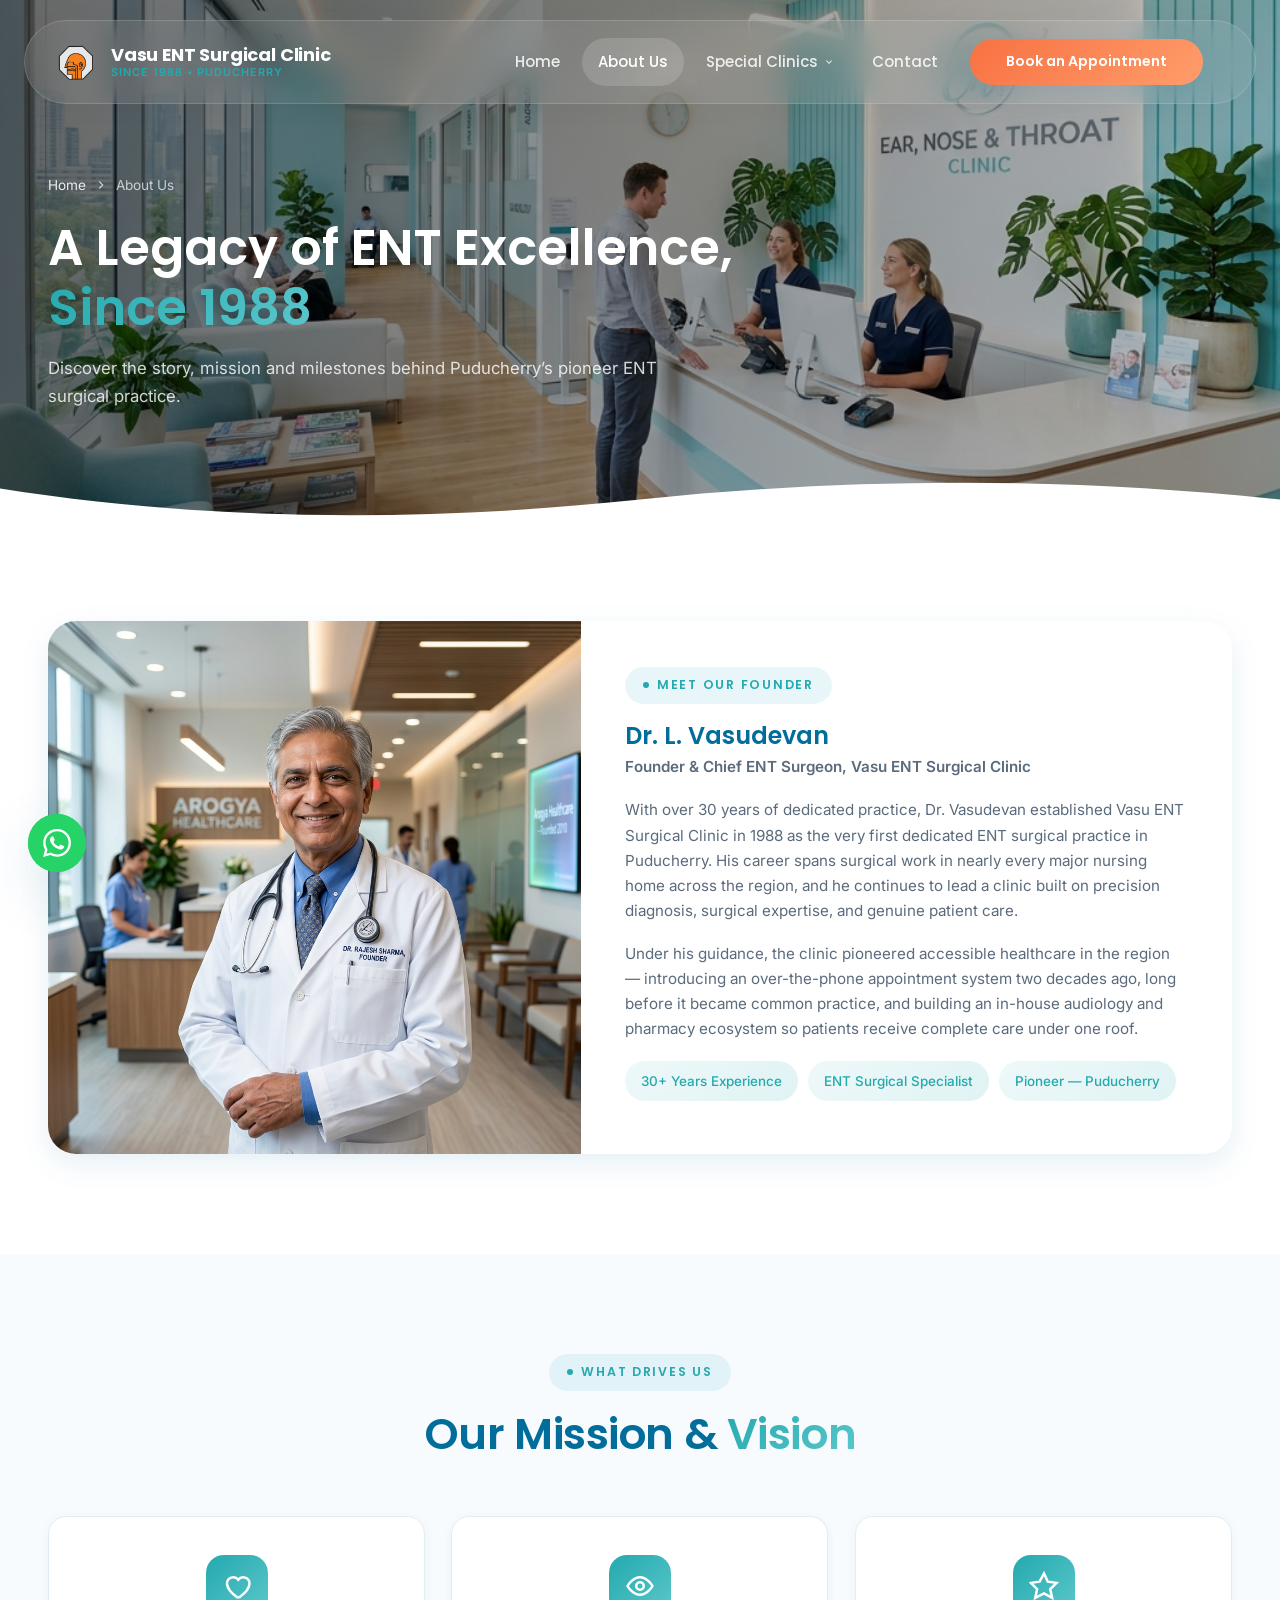
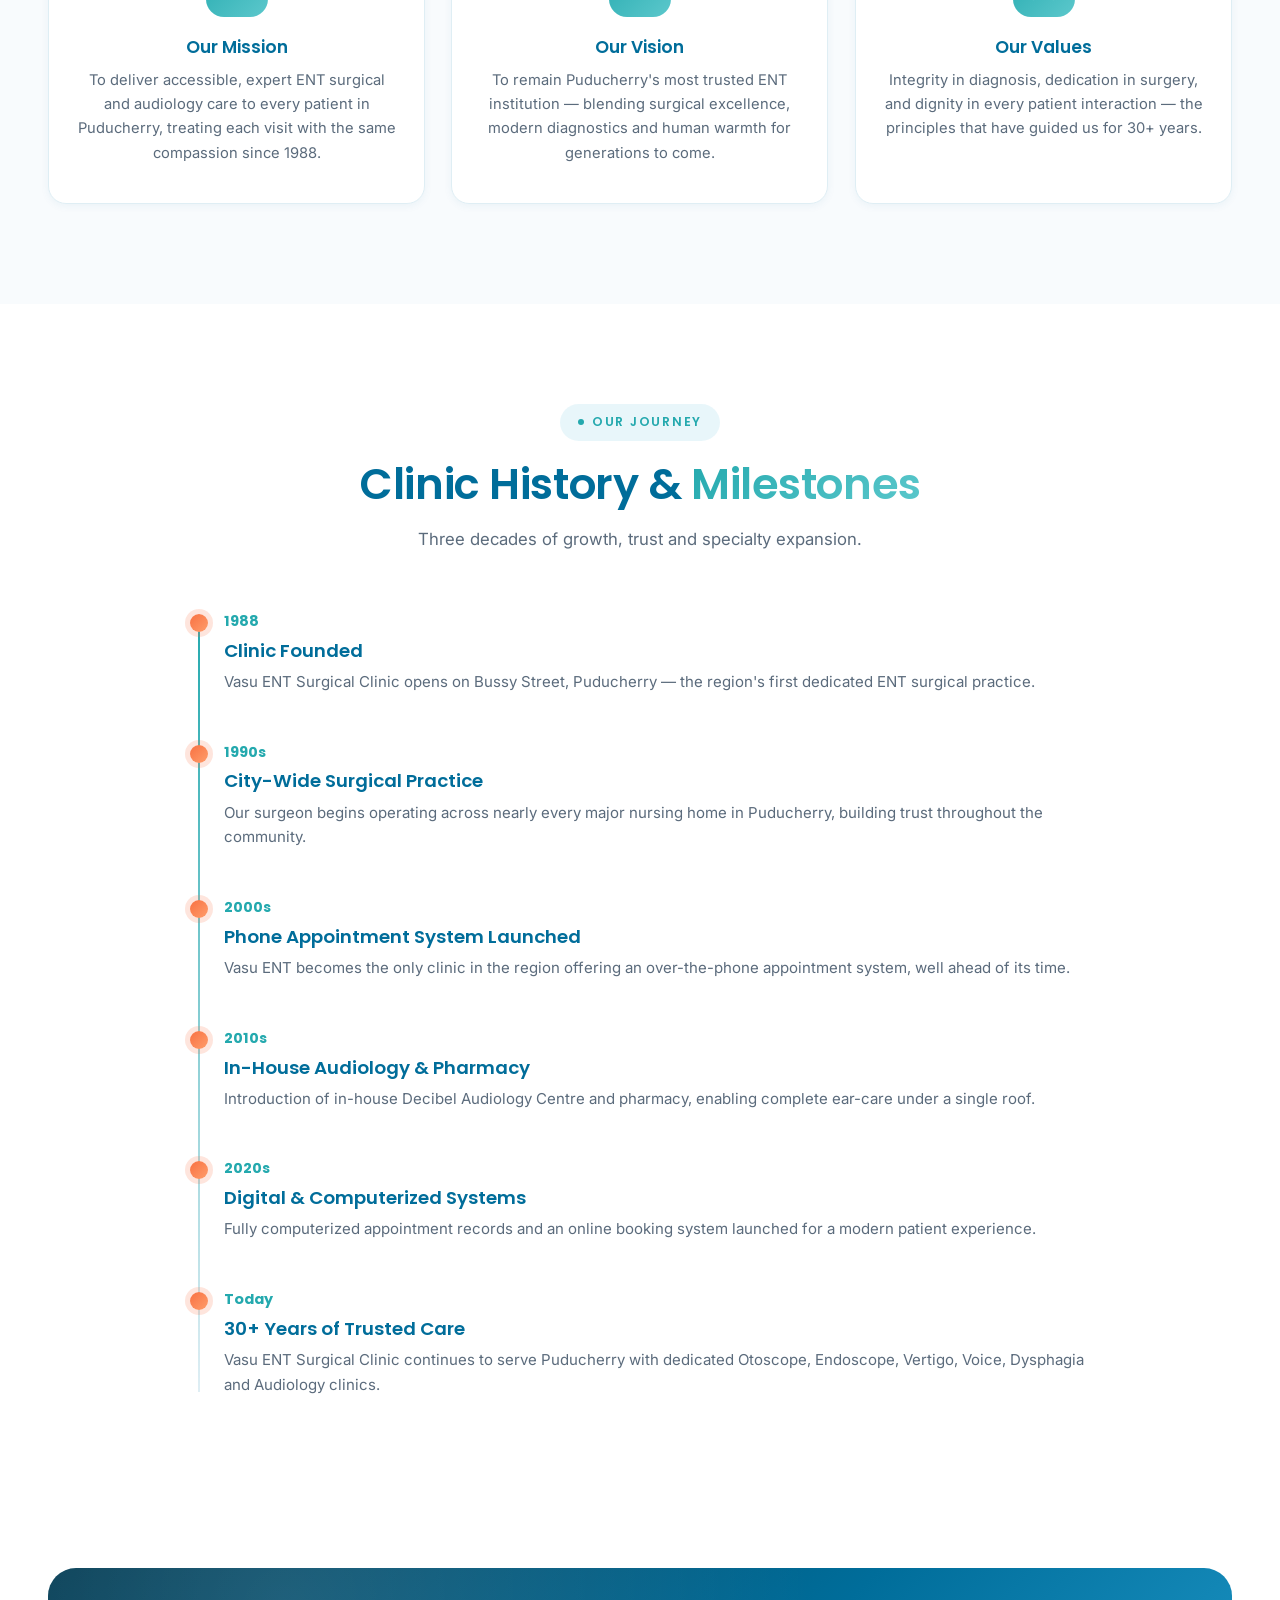
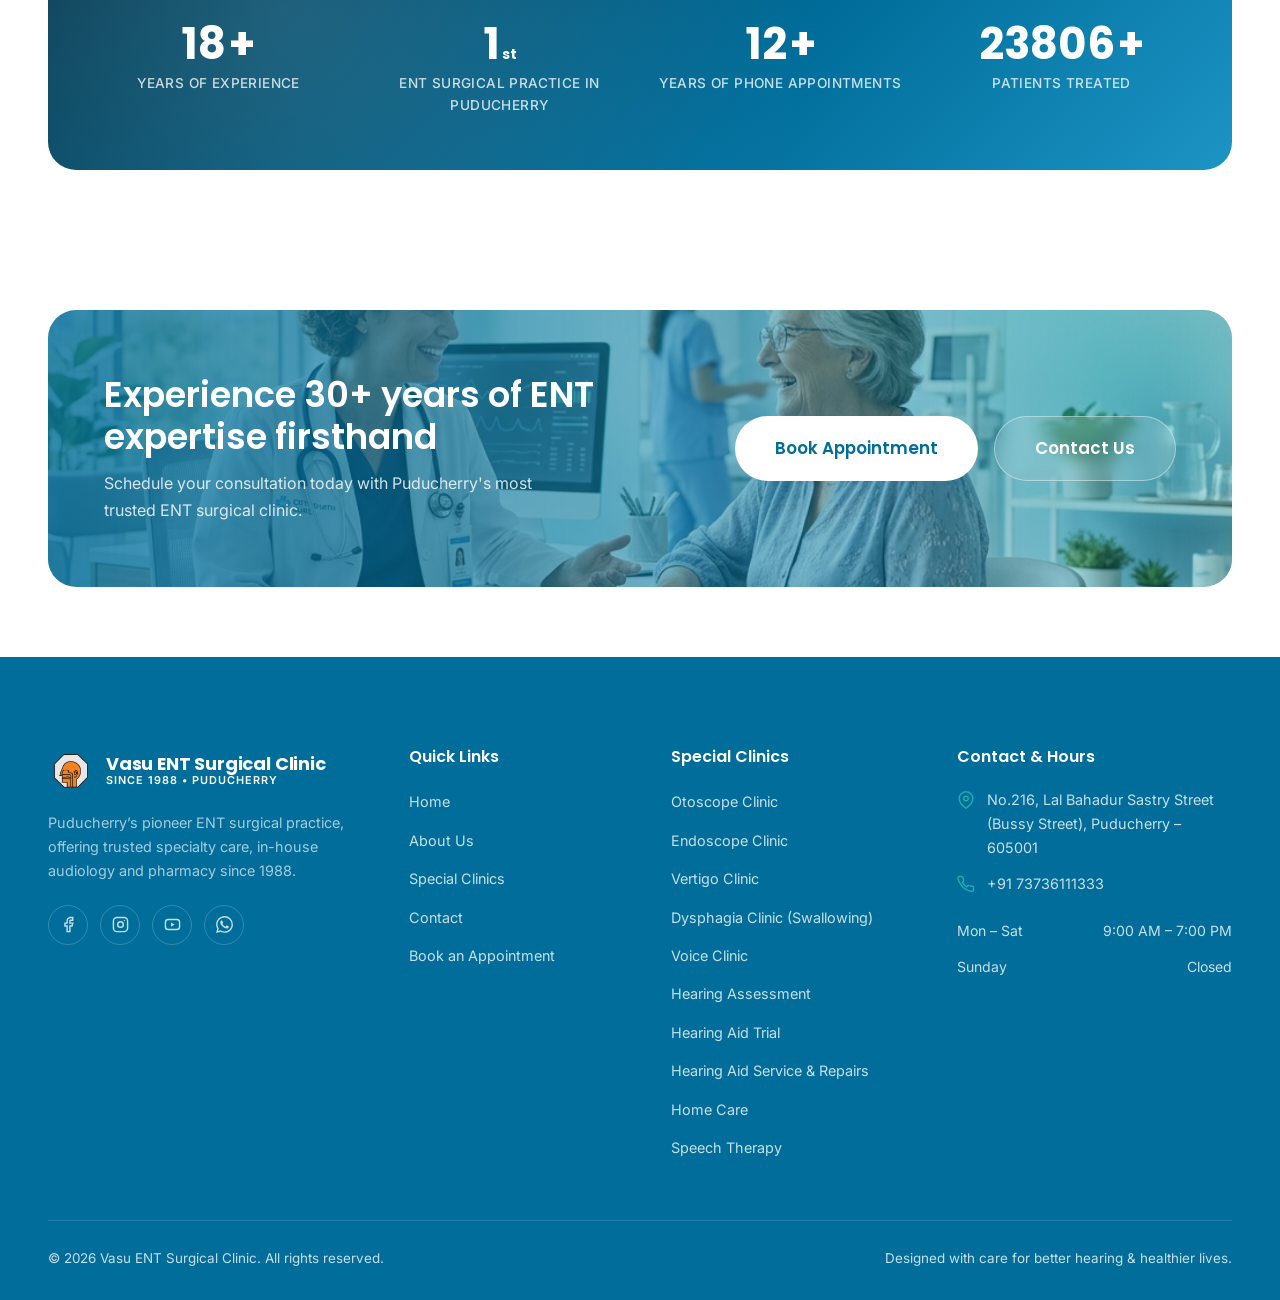
==== commit 781a5b2a: "footeer added with extra points" ====
--- a/about.html
+++ b/about.html
@@ -4,9 +4,9 @@
 <head>
   <meta charset="UTF-8" />
   <meta name="viewport" content="width=device-width, initial-scale=1.0" />
-  <title>About Us | Vasu ENT Surgical Clinic — 30+ Years in Puducherry</title>
+  <title>About Us | Vasu ENT Surgical Clinic â€” 30+ Years in Puducherry</title>
   <meta name="description"
-    content="Learn the story of Vasu ENT Surgical Clinic — Puducherry's pioneer ENT surgical practice since 1988. Our mission, vision, achievements and 30+ years of specialist experience." />
+    content="Learn the story of Vasu ENT Surgical Clinic â€” Puducherry's pioneer ENT surgical practice since 1988. Our mission, vision, achievements and 30+ years of specialist experience." />
   <meta name="keywords" content="about Vasu ENT, ENT doctor Puducherry, ENT clinic history, ENT surgeon Pondicherry" />
   <meta name="robots" content="index, follow" />
   <link rel="canonical" href="https://www.vasuentclinic.com/about.html" />
@@ -15,7 +15,7 @@
   <meta property="og:site_name" content="Vasu ENT Surgical Clinic" />
   <meta property="og:title" content="About Us | Vasu ENT Surgical Clinic" />
   <meta property="og:description"
-    content="Puducherry's pioneer ENT surgical practice since 1988 — our story, mission and achievements." />
+    content="Puducherry's pioneer ENT surgical practice since 1988 â€” our story, mission and achievements." />
   <meta property="og:image" content="https://www.vasuentclinic.com/assets/images/clinic-signage-night.jpg" />
   <meta property="og:url" content="https://www.vasuentclinic.com/about.html" />
   <meta property="og:locale" content="en_IN" />
@@ -431,8 +431,13 @@
             <li><a href="specialties.html#otoscope-clinic">Otoscope Clinic</a></li>
             <li><a href="specialties.html#endoscope-clinic">Endoscope Clinic</a></li>
             <li><a href="specialties.html#vertigo-clinic">Vertigo Clinic</a></li>
+            <li><a href="specialties.html#dysphagia-clinic">Dysphagia Clinic (Swallowing)</a></li>
             <li><a href="specialties.html#voice-clinic">Voice Clinic</a></li>
-            <li><a href="specialties.html#hearing-assessment">Desirable Audiology</a></li>
+            <li><a href="specialties.html#hearing-assessment">Hearing Assessment</a></li>
+            <li><a href="specialties.html#hearing-aid-trial">Hearing Aid Trial</a></li>
+            <li><a href="specialties.html#hearing-aid-service">Hearing Aid Service &amp; Repairs</a></li>
+            <li><a href="specialties.html#home-care">Home Care</a></li>
+            <li><a href="specialties.html#speech-therapy">Speech Therapy</a></li>
           </ul>
         </div>
 
@@ -491,4 +496,4 @@
   <script src="js/app.js"></script>
 </body>
 
-</html>+</html>
--- a/css/style.css
+++ b/css/style.css
@@ -848,6 +848,8 @@
 }
 
 .hero-content {
+  position: relative;
+  z-index: 10;
   color: #fff;
 }
 
@@ -989,24 +991,47 @@
 }
 
 .hero-visual {
-  position: relative;
-  width: 100%;
+  position: absolute;
+  top: 0;
+  right: 0;
+  width: 55%;
+  height: 100%;
+  z-index: 1;
+  -webkit-mask-image: linear-gradient(90deg, 
+    rgba(0, 0, 0, 0) 0%, 
+    rgba(0, 0, 0, 0.1) 15%, 
+    rgba(0, 0, 0, 0.65) 55%, 
+    rgba(0, 0, 0, 0.95) 85%, 
+    rgba(0, 0, 0, 1) 100%
+  );
+  mask-image: linear-gradient(90deg, 
+    rgba(0, 0, 0, 0) 0%, 
+    rgba(0, 0, 0, 0.1) 15%, 
+    rgba(0, 0, 0, 0.65) 55%, 
+    rgba(0, 0, 0, 0.95) 85%, 
+    rgba(0, 0, 0, 1) 100%
+  );
+}
+
+.hero-visual .carousel-ctrl,
+.hero-visual .carousel-dots {
+  display: none !important;
 }
 
 .hero-carousel {
   position: relative;
   width: 100%;
-  aspect-ratio: 4 / 5;
+  height: 100%;
 }
 
 .carousel-track {
   position: relative;
   width: 100%;
   height: 100%;
-  border-radius: var(--radius-lg);
+  border-radius: 0;
   overflow: hidden;
-  box-shadow: 0 30px 70px rgba(var(--ear-rgb), 0.35);
-  border: 5px solid rgba(255, 255, 255, 0.16);
+  box-shadow: none;
+  border: none;
 }
 
 .carousel-slide {
@@ -1070,11 +1095,13 @@
 
 .hero-visual-frame {
   position: relative;
-  border-radius: var(--radius-lg);
+  width: 100%;
+  height: 100%;
+  border-radius: 0;
   overflow: hidden;
-  box-shadow: 0 30px 70px rgba(var(--ear-rgb), 0.35);
-  aspect-ratio: 4 / 5;
-  border: 5px solid rgba(255, 255, 255, 0.16);
+  box-shadow: none;
+  aspect-ratio: unset;
+  border: none;
 }
 
 .carousel-slide img {
@@ -1394,6 +1421,17 @@
   max-width: 800px;
 }
 
+.page-hero--booking {
+  background: linear-gradient(to right, rgba(0, 0, 0, 0.7), rgba(0, 0, 0, 0.3)), url('../assets/images/booking_hero_bg.png');
+  background-size: cover;
+  background-position: center;
+  padding: calc(var(--header-height) + 90px) 0 110px;
+}
+
+.page-hero--booking::before {
+  display: none;
+}
+
 .page-hero--contact {
   background: linear-gradient(to right, rgba(0, 0, 0, 0.6), rgba(0, 0, 0, 0.2)), url('../assets/images/contact_hero_bg.png');
   background-size: cover;
@@ -2707,15 +2745,63 @@
 /* ==========================================================================
    Specialties page — modern tabs & detail panels
    ========================================================================== */
+.specialty-tabs-wrapper {
+  position: relative;
+  z-index: 50;
+  margin-bottom: 50px;
+  display: flex;
+  align-items: center;
+  width: 100%;
+  max-width: 100%; /* Prevents wrapper from stretching wider than the viewport */
+}
+
+/* Subtle glass fades on scrollable edges */
+.specialty-tabs-wrapper::before {
+  content: "";
+  position: absolute;
+  left: 4px;
+  top: 4px;
+  bottom: 4px;
+  width: 48px;
+  background: linear-gradient(to left, rgba(255, 255, 255, 0), rgba(255, 255, 255, 0.9));
+  pointer-events: none;
+  border-radius: 20px 0 0 20px;
+  z-index: 3;
+  opacity: 0;
+  transition: opacity 0.3s ease;
+}
+
+.specialty-tabs-wrapper::after {
+  content: "";
+  position: absolute;
+  right: 4px;
+  top: 4px;
+  bottom: 4px;
+  width: 48px;
+  background: linear-gradient(to right, rgba(255, 255, 255, 0), rgba(255, 255, 255, 0.9));
+  pointer-events: none;
+  border-radius: 0 20px 20px 0;
+  z-index: 3;
+  opacity: 0;
+  transition: opacity 0.3s ease;
+}
+
+.specialty-tabs-wrapper.has-scroll-left::before {
+  opacity: 1;
+}
+
+.specialty-tabs-wrapper.has-scroll-right::after {
+  opacity: 1;
+}
+
 .specialty-tabs {
   display: flex;
   flex-wrap: nowrap;
   gap: 8px;
   justify-content: flex-start;
-  margin-bottom: 50px;
-  position: sticky;
-  top: calc(var(--header-height) + 16px);
-  z-index: 50;
+  width: 100%;
+  flex: 1 1 auto;
+  min-width: 0; /* Crucial: allows flex item to shrink and scroll horizontally rather than overflow */
   background: rgba(255, 255, 255, 0.7);
   backdrop-filter: blur(20px);
   -webkit-backdrop-filter: blur(20px);
@@ -2732,18 +2818,54 @@
   display: none;
 }
 
-/* Add a subtle fade on edges to indicate scrolling on smaller screens */
-.specialty-tabs::after {
-  content: "";
-  position: absolute;
-  right: 0;
-  top: 0;
-  bottom: 0;
-  width: 40px;
-  background: linear-gradient(to right, transparent, rgba(255, 255, 255, 0.8));
+/* Scroll chevron buttons */
+.tabs-scroll-btn {
+  position: absolute;
+  top: 50%;
+  transform: translateY(-50%);
+  width: 44px;
+  height: 44px;
+  border-radius: 50%;
+  background: rgba(255, 255, 255, 0.95);
+  backdrop-filter: blur(8px);
+  -webkit-backdrop-filter: blur(8px);
+  border: 1px solid rgba(var(--ear-rgb), 0.12);
+  color: var(--color-primary-dark);
+  display: flex;
+  align-items: center;
+  justify-content: center;
+  cursor: pointer;
+  box-shadow: 0 4px 15px rgba(0, 0, 0, 0.1);
+  z-index: 10;
+  transition: all 0.3s cubic-bezier(0.4, 0, 0.2, 1);
+  opacity: 0;
   pointer-events: none;
-  border-radius: 0 24px 24px 0;
-  z-index: 2;
+}
+
+.tabs-scroll-btn.left {
+  left: -22px;
+}
+
+.tabs-scroll-btn.right {
+  right: -22px;
+}
+
+.tabs-scroll-btn.is-visible {
+  opacity: 1;
+  pointer-events: auto;
+}
+
+.tabs-scroll-btn:hover {
+  background: var(--gradient-primary); /* Orange theme gradient */
+  color: #ffffff;
+  transform: translateY(-50%) scale(1.08);
+  box-shadow: 0 6px 20px rgba(var(--throat-rgb), 0.35);
+  border-color: transparent;
+}
+
+.tabs-scroll-btn svg {
+  width: 18px;
+  height: 18px;
 }
 
 .specialty-tab {
@@ -2790,16 +2912,16 @@
 }
 
 .specialty-tab.is-active {
+  background: linear-gradient(135deg, var(--throat-color) 0%, #ff8e60 100%);
+  color: #ffffff;
+  box-shadow: 0 6px 20px rgba(var(--throat-rgb), 0.25);
+  border-color: transparent;
+}
+
+.specialty-tab.is-active .specialty-tab-icon {
   background: #ffffff;
-  color: var(--color-primary-dark);
-  box-shadow: 0 4px 20px rgba(var(--ear-rgb), 0.08);
-  border-color: rgba(var(--ear-rgb), 0.1);
-}
-
-.specialty-tab.is-active .specialty-tab-icon {
-  background: var(--gradient-accent);
-  color: #fff;
-  box-shadow: 0 4px 10px rgba(var(--nose-rgb), 0.2);
+  color: var(--throat-color);
+  box-shadow: 0 2px 8px rgba(var(--throat-rgb), 0.15);
 }
 
 .specialty-panel {
@@ -2827,35 +2949,54 @@
 /* ---- Hero block ---- */
 .sp-hero {
   position: relative;
-  display: grid;
-  grid-template-columns: 1.3fr 0.7fr;
-  gap: 40px;
-  align-items: center;
-  border-radius: 36px;
-  padding: 56px 60px;
-  background: var(--gradient-deep);
+  display: block; /* Content stacked on top of background image */
+  border-radius: 32px;
+  background-color: #02293b; /* Rich fallback */
+  background-repeat: no-repeat;
+  background-size: cover;
+  background-position: right center;
+  background-attachment: fixed; /* Desktop parallax background */
   margin-bottom: 48px;
   overflow: hidden;
   isolation: isolate;
+  border: 1px solid rgba(255, 255, 255, 0.08);
   box-shadow: 0 20px 50px rgba(var(--ear-rgb), 0.15);
-}
-
-/* Animated gradient mesh */
+  min-height: 380px; /* Generous height to show the clinical background */
+}
+
+/* Linear-gradient mask overlay: dark navy on left for legibility, transparent on right */
+.sp-hero::after {
+  content: "";
+  position: absolute;
+  inset: 0;
+  background: linear-gradient(90deg, 
+    #02293b 0%, 
+    rgba(2, 41, 59, 0.95) 35%, 
+    rgba(2, 41, 59, 0.6) 65%, 
+    rgba(2, 41, 59, 0.15) 85%, 
+    rgba(2, 41, 59, 0) 100%
+  );
+  z-index: -1;
+  pointer-events: none;
+}
+
+/* Ambient color meshes underneath the overlay mask */
 .sp-hero::before {
   content: "";
   position: absolute;
-  inset: -50%;
+  inset: 0;
   z-index: -1;
   background: 
-    radial-gradient(circle at 75% 25%, rgba(var(--nose-rgb), 0.4), transparent 45%),
-    radial-gradient(circle at 25% 75%, rgba(var(--throat-rgb), 0.25), transparent 45%);
+    radial-gradient(circle at 10% 20%, rgba(var(--throat-rgb), 0.18), transparent 40%),
+    radial-gradient(circle at 40% 80%, rgba(var(--nose-rgb), 0.15), transparent 50%);
   animation: blob-spin 25s linear infinite;
-  opacity: 0.75;
+  opacity: 0.95;
+  pointer-events: none;
 }
 
 @keyframes blob-spin {
   0% { transform: rotate(0deg) scale(1); }
-  50% { transform: rotate(180deg) scale(1.1); }
+  50% { transform: rotate(180deg) scale(1.05); }
   100% { transform: rotate(360deg) scale(1); }
 }
 
@@ -2866,6 +3007,11 @@
 .sp-hero-text {
   display: flex;
   flex-direction: column;
+  justify-content: center;
+  max-width: 65%; /* limits text to left side */
+  padding: 64px 60px;
+  position: relative;
+  z-index: 2;
 }
 
 .sp-eyebrow {
@@ -2937,16 +3083,15 @@
   flex-shrink: 0;
 }
 
-/* Custom Animated Graphics inside Sp Hero Banners */
+/* Background image covering card completely */
 .sp-hero-graphic {
-  position: relative;
+  position: absolute;
+  inset: 0;
   width: 100%;
-  height: 200px;
-  display: flex;
-  align-items: center;
-  justify-content: center;
+  height: 100%;
+  z-index: -2;
+  pointer-events: none;
   overflow: hidden;
-  z-index: 1;
 }
 
 .sp-hero-graphic svg {
@@ -3440,19 +3585,19 @@
   margin-top: 20px;
 }
 
-/* Specialties page — premium image layout styling */
+/* Specialties page — premium background image styling */
 .sp-hero-img {
   width: 100%;
   height: 100%;
   object-fit: cover;
-  border-radius: 24px;
-  border: 1px solid rgba(255, 255, 255, 0.25);
-  box-shadow: 0 12px 36px rgba(0, 0, 0, 0.2);
-  animation: float-slow 6s ease-in-out infinite alternate;
-  z-index: 1;
-}
-
-@keyframes float-slow {
-  0% { transform: translateY(0px) rotate(0deg); }
-  100% { transform: translateY(-8px) rotate(1deg); }
-}
+  object-position: right center; /* focus on the right side of the image */
+  border-radius: 32px;
+  border: none;
+  box-shadow: none;
+  z-index: -2;
+  transition: transform 0.5s cubic-bezier(0.4, 0, 0.2, 1);
+}
+
+.sp-hero:hover .sp-hero-img {
+  transform: scale(1.03);
+}
--- a/css/responsive.css
+++ b/css/responsive.css
@@ -292,12 +292,39 @@
   }
 
   .hero-visual {
-    max-width: 440px;
-    margin-inline: auto;
-    order: -1;
+    position: absolute;
+    inset: 0;
+    width: 100%;
+    height: 100%;
+    max-width: none;
+    margin-inline: unset;
+    z-index: 1;
+    order: unset;
+    -webkit-mask-image: linear-gradient(180deg, 
+      rgba(0, 0, 0, 0.15) 0%, 
+      rgba(0, 0, 0, 0.25) 50%, 
+      rgba(0, 0, 0, 0.5) 100%
+    ) !important;
+    mask-image: linear-gradient(180deg, 
+      rgba(0, 0, 0, 0.15) 0%, 
+      rgba(0, 0, 0, 0.25) 50%, 
+      rgba(0, 0, 0, 0.5) 100%
+    ) !important;
+  }
+
+  .hero-carousel {
+    aspect-ratio: unset !important;
+    height: 100% !important;
+  }
+
+  .hero-visual-frame {
+    aspect-ratio: unset !important;
+    height: 100% !important;
   }
 
   .hero-content {
+    position: relative;
+    z-index: 10;
     text-align: center;
   }
 
@@ -431,14 +458,38 @@
   }
 
   .sp-hero {
-    grid-template-columns: 1fr;
+    display: flex;
+    align-items: center;
+    justify-content: center;
     text-align: center;
-    padding: 38px 30px;
-    gap: 32px;
+    min-height: 340px;
+    background-attachment: scroll; /* Disable parallax on mobile */
+    background-position: center center;
+  }
+
+  .sp-hero::after {
+    background: linear-gradient(180deg, 
+      rgba(2, 41, 59, 0.95) 0%, 
+      rgba(2, 41, 59, 0.8) 60%, 
+      rgba(2, 41, 59, 0.4) 100%
+    );
+  }
+
+  .sp-hero-text {
+    max-width: 100%;
+    padding: 44px 30px;
+    align-items: center;
   }
 
   .sp-hero-graphic {
-    max-height: 160px;
+    position: absolute;
+    inset: 0;
+    width: 100%;
+    height: 100%;
+  }
+
+  .sp-hero-img {
+    border-radius: 32px;
   }
 
   .sp-hero p {
@@ -626,14 +677,24 @@
     margin-bottom: 18px;
   }
 
+  .specialty-tabs-wrapper {
+    position: relative;
+    z-index: 50;
+    width: 100%;
+    max-width: 100%;
+  }
+
   .specialty-tabs {
     justify-content: flex-start;
     overflow-x: auto;
     -webkit-overflow-scrolling: touch;
-    top: calc(var(--header-height) + 6px);
     border-radius: var(--radius-md);
     padding: 10px;
     gap: 8px;
+    position: relative;
+    top: auto;
+    flex: 1 1 auto;
+    min-width: 0;
   }
 
   .specialty-tabs::-webkit-scrollbar { display: none; }
@@ -726,6 +787,7 @@
 
   .hero-actions {
     flex-direction: column;
+    align-items: center;
     width: 100%;
     gap: 12px;
     margin-bottom: 32px;
@@ -733,8 +795,11 @@
 
   .hero-actions .btn {
     width: 100%;
+    max-width: 280px;
+    margin-inline: auto;
     justify-content: center;
-    padding: 16px 24px;
+    padding: 12.5px 20px;
+    font-size: 0.9rem;
   }
 
   .hero-trust {
@@ -778,10 +843,6 @@
     margin-top: 0;
   }
 
-  .hero-carousel {
-    aspect-ratio: 3 / 4;
-  }
-
   .section { padding: 48px 0; }
   .section--tight { padding: 36px 0; }
 
@@ -999,10 +1060,6 @@
 
   .hero-title {
     font-size: clamp(1.5rem, 8vw, 1.9rem);
-  }
-
-  .hero-carousel {
-    aspect-ratio: 1 / 1;
   }
 
   .stats-strip {
@@ -1193,7 +1250,7 @@
 
   /* Ensure hero-actions buttons wrap cleanly when stacked */
   .hero-actions {
-    align-items: stretch;
+    align-items: center;
   }
 }
 
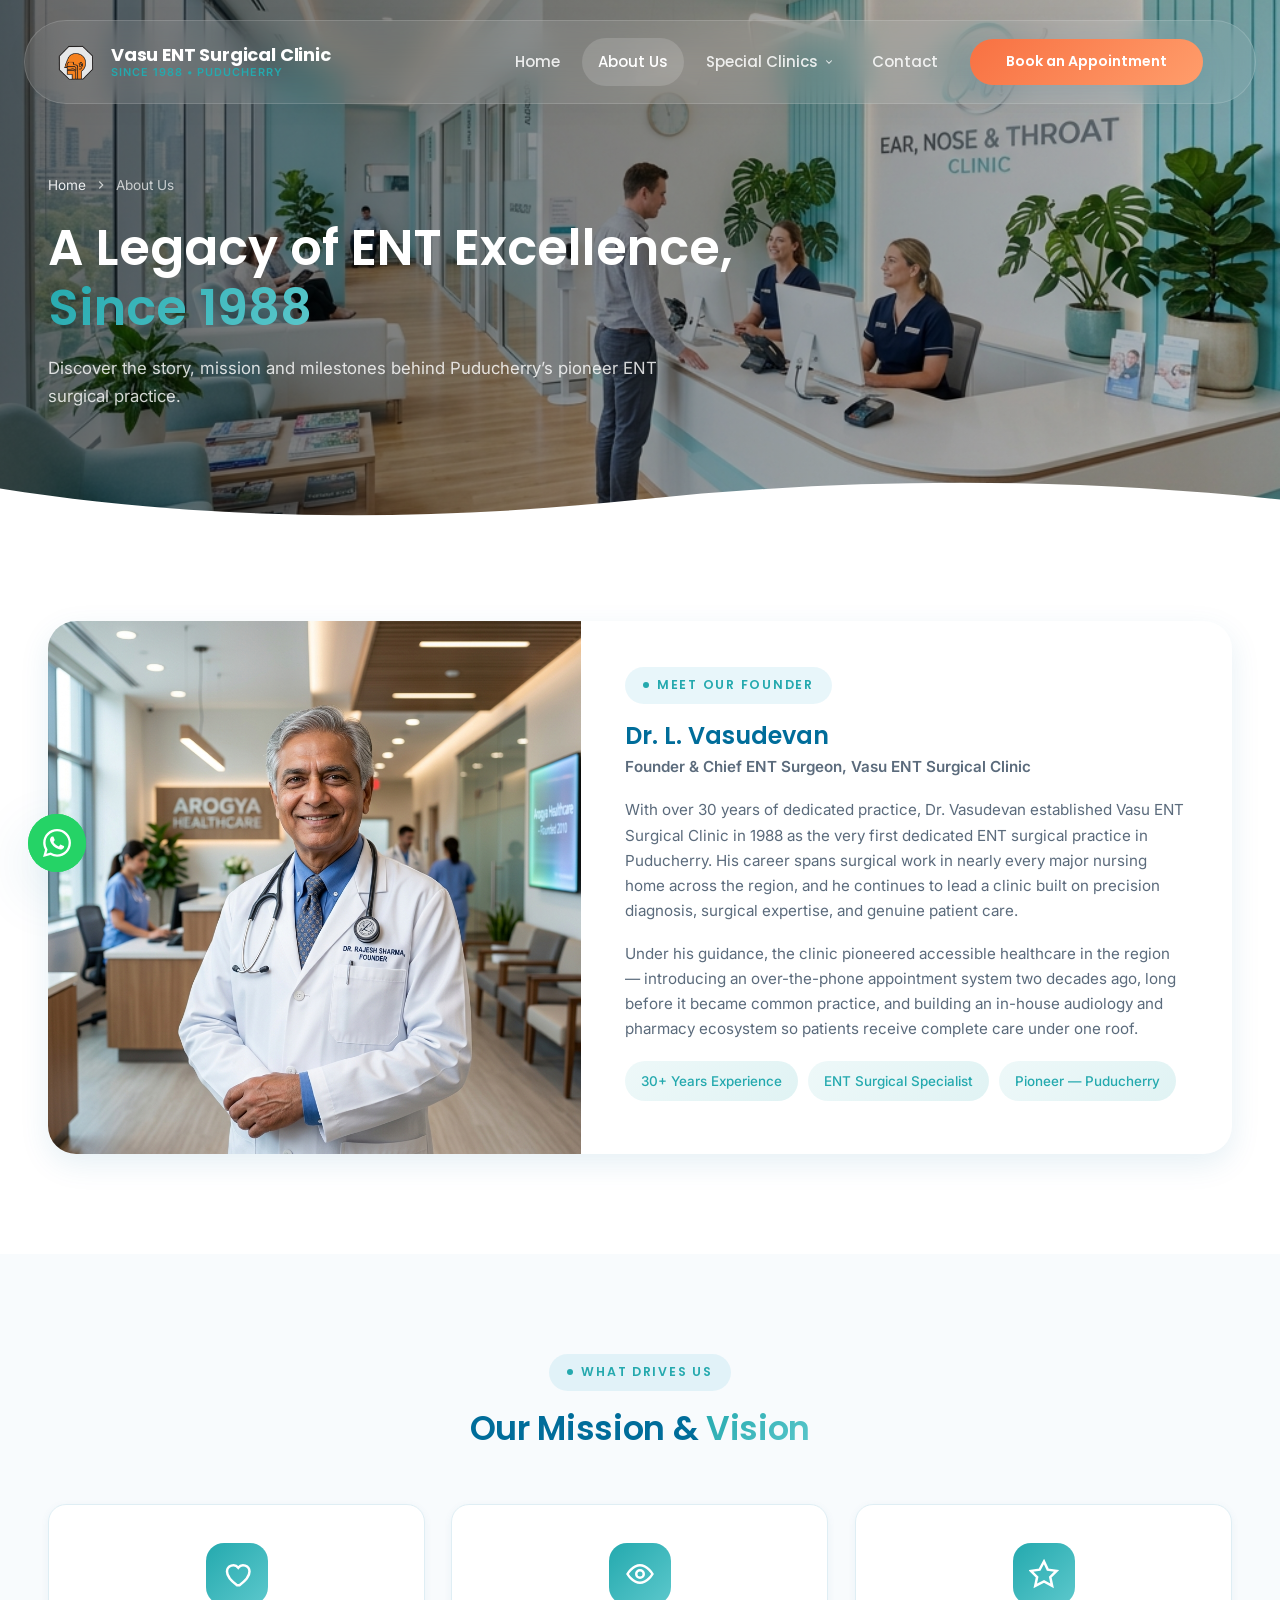
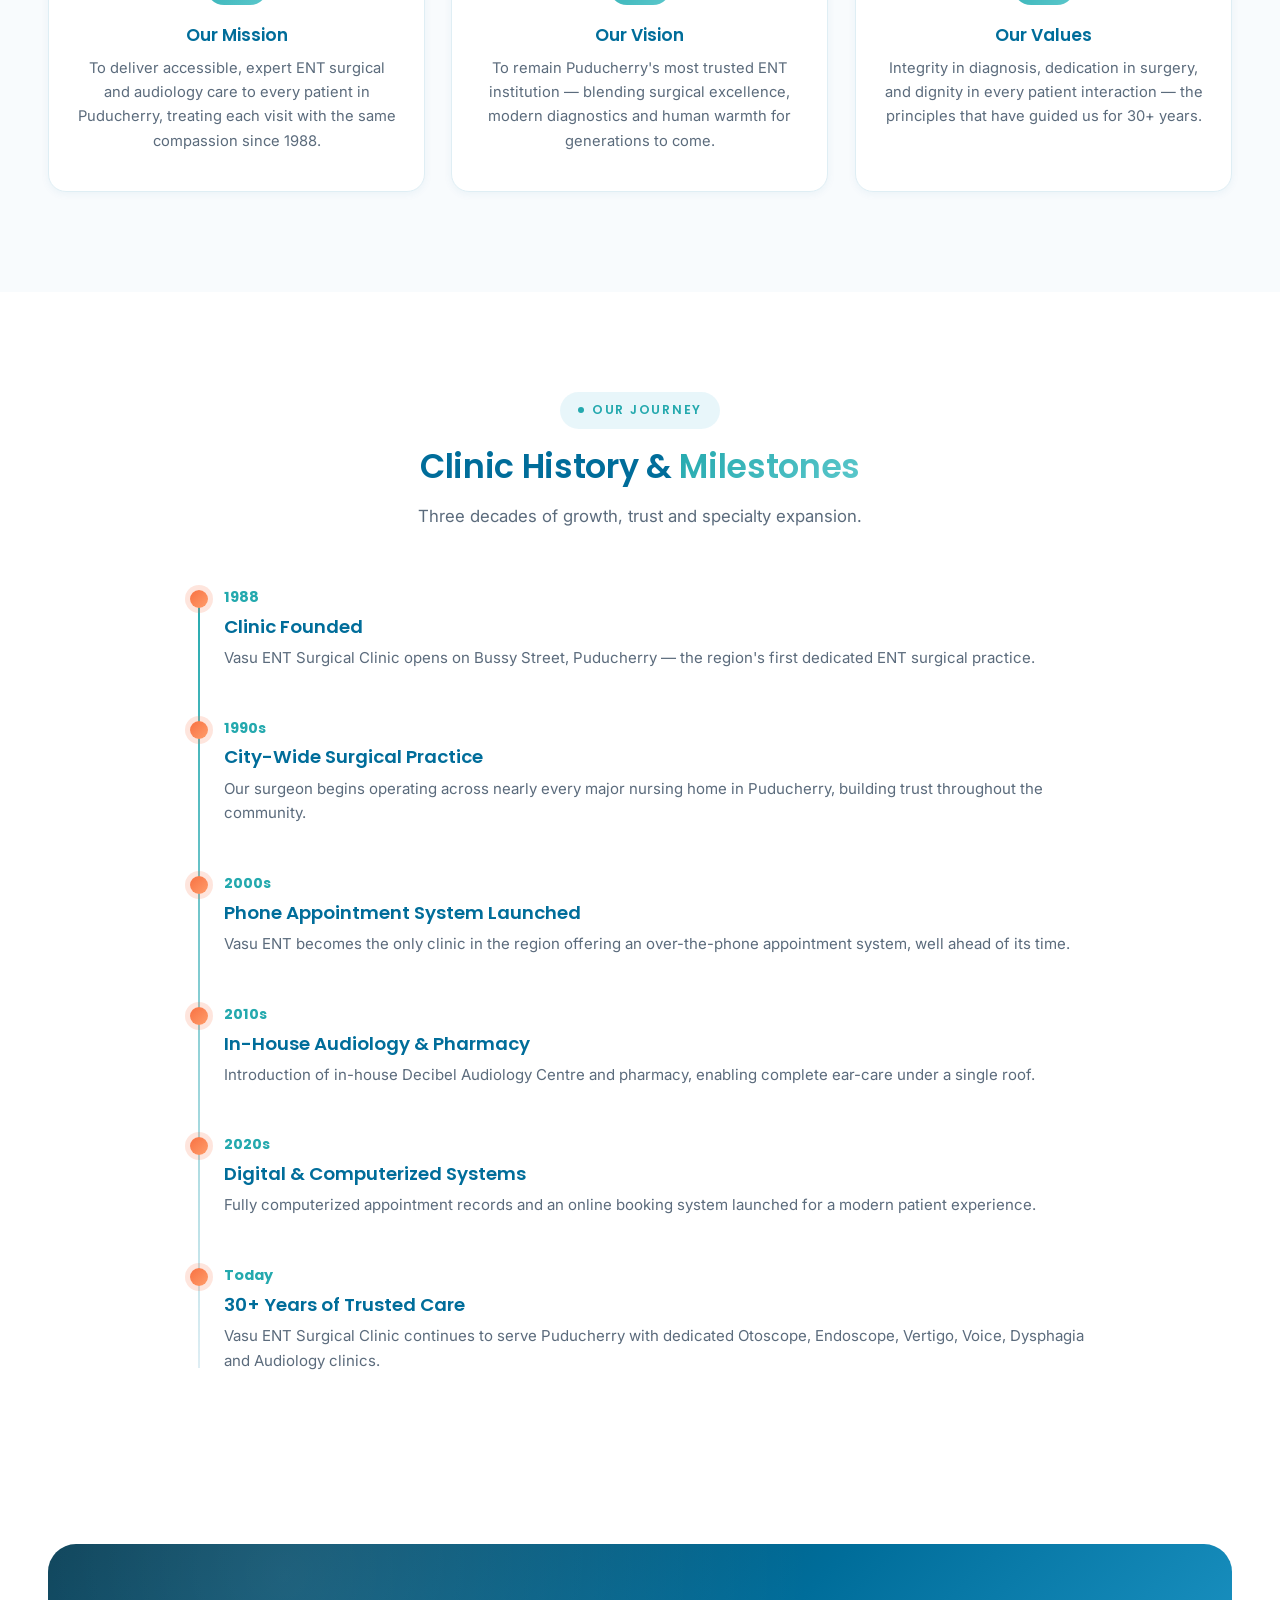
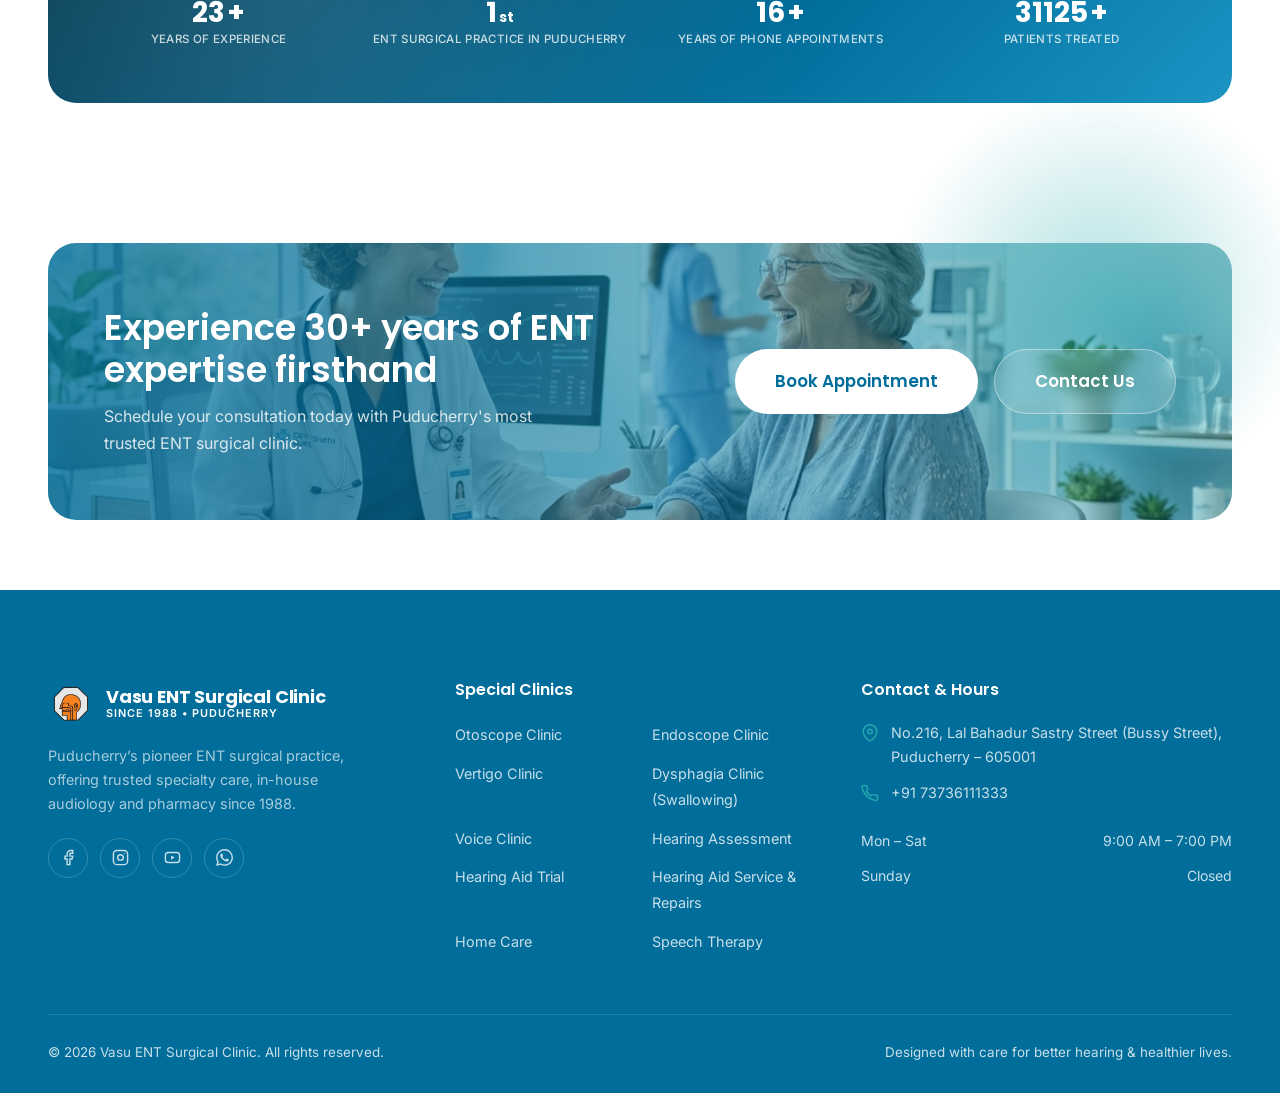
==== commit 785a6e98: "imp contninue" ====
--- a/about.html
+++ b/about.html
@@ -414,16 +414,6 @@
           </div>
         </div>
 
-        <div class="footer-col">
-          <h4>Quick Links</h4>
-          <ul>
-            <li><a href="index.html">Home</a></li>
-            <li><a href="about.html">About Us</a></li>
-            <li><a href="specialties.html">Special Clinics</a></li>
-            <li><a href="contact.html">Contact</a></li>
-            <li><a href="booking.html">Book an Appointment</a></li>
-          </ul>
-        </div>
 
         <div class="footer-col">
           <h4>Special Clinics</h4>
--- a/css/style.css
+++ b/css/style.css
@@ -220,7 +220,7 @@
 }
 
 .section-title {
-  font-size: clamp(1.9rem, 3.4vw, 2.7rem);
+  font-size: clamp(1.5rem, 2.6vw, 2.1rem);
   margin-bottom: 16px;
   letter-spacing: -0.01em;
 }
@@ -1183,7 +1183,7 @@
 
 .stat-number {
   font-family: var(--font-heading);
-  font-size: 0.95rem;
+  font-size: 0.72rem;
   font-weight: 700;
   color: #fff;
   line-height: 1;
@@ -1191,16 +1191,16 @@
 
 .stat-suffix {
   font-family: var(--font-heading);
-  font-size: 0.76rem;
+  font-size: 0.58rem;
   font-weight: 700;
   color: var(--nose-color);
 }
 
 .stat-label {
   display: block;
-  font-size: 0.62rem;
+  font-size: 0.52rem;
   color: rgba(255, 255, 255, 0.75);
-  margin-top: 7px;
+  margin-top: 5px;
   font-weight: 500;
   letter-spacing: 0.03em;
 
@@ -1797,7 +1797,7 @@
 .stat-number {
   font-family: var(--font-heading);
   font-weight: 700;
-  font-size: clamp(2rem, 3.4vw, 2.8rem);
+  font-size: clamp(1.3rem, 2.2vw, 1.8rem);
   display: flex;
   align-items: baseline;
   justify-content: center;
@@ -1805,9 +1805,9 @@
 }
 
 .stat-label {
-  font-size: 0.85rem;
+  font-size: 0.72rem;
   color: rgba(255, 255, 255, 0.78);
-  margin-top: 6px;
+  margin-top: 4px;
 }
 
 /* ==========================================================================
@@ -2185,7 +2185,6 @@
   justify-content: space-between;
   gap: 40px;
   position: relative;
-  overflow: hidden;
   isolation: isolate;
 }
 
@@ -2390,7 +2389,7 @@
 
 .footer-top {
   display: grid;
-  grid-template-columns: 1.4fr 0.9fr 1.1fr 1.2fr;
+  grid-template-columns: 1fr 1fr 1fr;
   gap: 48px;
   padding-bottom: 60px;
   border-bottom: 1px solid rgba(255, 255, 255, 0.12);
@@ -2424,9 +2423,11 @@
   transition: background var(--transition), transform var(--transition);
 }
 .footer-socials a:hover {
-  background: var(--gradient-accent);
+  background: #fff;
+  color: var(--ear-color);
   transform: translateY(-4px);
-  border-color: transparent;
+  border-color: #fff;
+  box-shadow: 0 6px 16px rgba(0, 0, 0, 0.15);
 }
 .footer-socials svg {
   width: 17px;
@@ -2443,6 +2444,13 @@
   display: flex;
   flex-direction: column;
   gap: 12px;
+}
+
+.footer-top .footer-col:nth-child(2) ul {
+  display: grid;
+  grid-template-columns: 1fr 1fr;
+  column-gap: 24px;
+  row-gap: 12px;
 }
 
 .footer-col a {
--- a/css/responsive.css
+++ b/css/responsive.css
@@ -47,7 +47,7 @@
   }
 
   .footer-top {
-    grid-template-columns: 1.3fr 0.9fr 1fr 1.1fr;
+    grid-template-columns: 1fr 1fr 1fr;
     gap: 36px;
   }
 }
@@ -300,16 +300,9 @@
     margin-inline: unset;
     z-index: 1;
     order: unset;
-    -webkit-mask-image: linear-gradient(180deg, 
-      rgba(0, 0, 0, 0.15) 0%, 
-      rgba(0, 0, 0, 0.25) 50%, 
-      rgba(0, 0, 0, 0.5) 100%
-    ) !important;
-    mask-image: linear-gradient(180deg, 
-      rgba(0, 0, 0, 0.15) 0%, 
-      rgba(0, 0, 0, 0.25) 50%, 
-      rgba(0, 0, 0, 0.5) 100%
-    ) !important;
+    opacity: 0.55;
+    -webkit-mask-image: none !important;
+    mask-image: none !important;
   }
 
   .hero-carousel {
@@ -326,6 +319,19 @@
     position: relative;
     z-index: 10;
     text-align: center;
+    background: rgba(0, 30, 50, 0.55);
+    border-radius: 16px;
+    padding: 28px 20px;
+    backdrop-filter: blur(4px);
+    -webkit-backdrop-filter: blur(4px);
+  }
+
+  .hero-title {
+    text-shadow: 0 2px 12px rgba(0,0,0,0.7), 0 1px 4px rgba(0,0,0,0.9);
+  }
+
+  .hero-desc {
+    text-shadow: 0 1px 6px rgba(0,0,0,0.8);
   }
 
   .hero-desc {
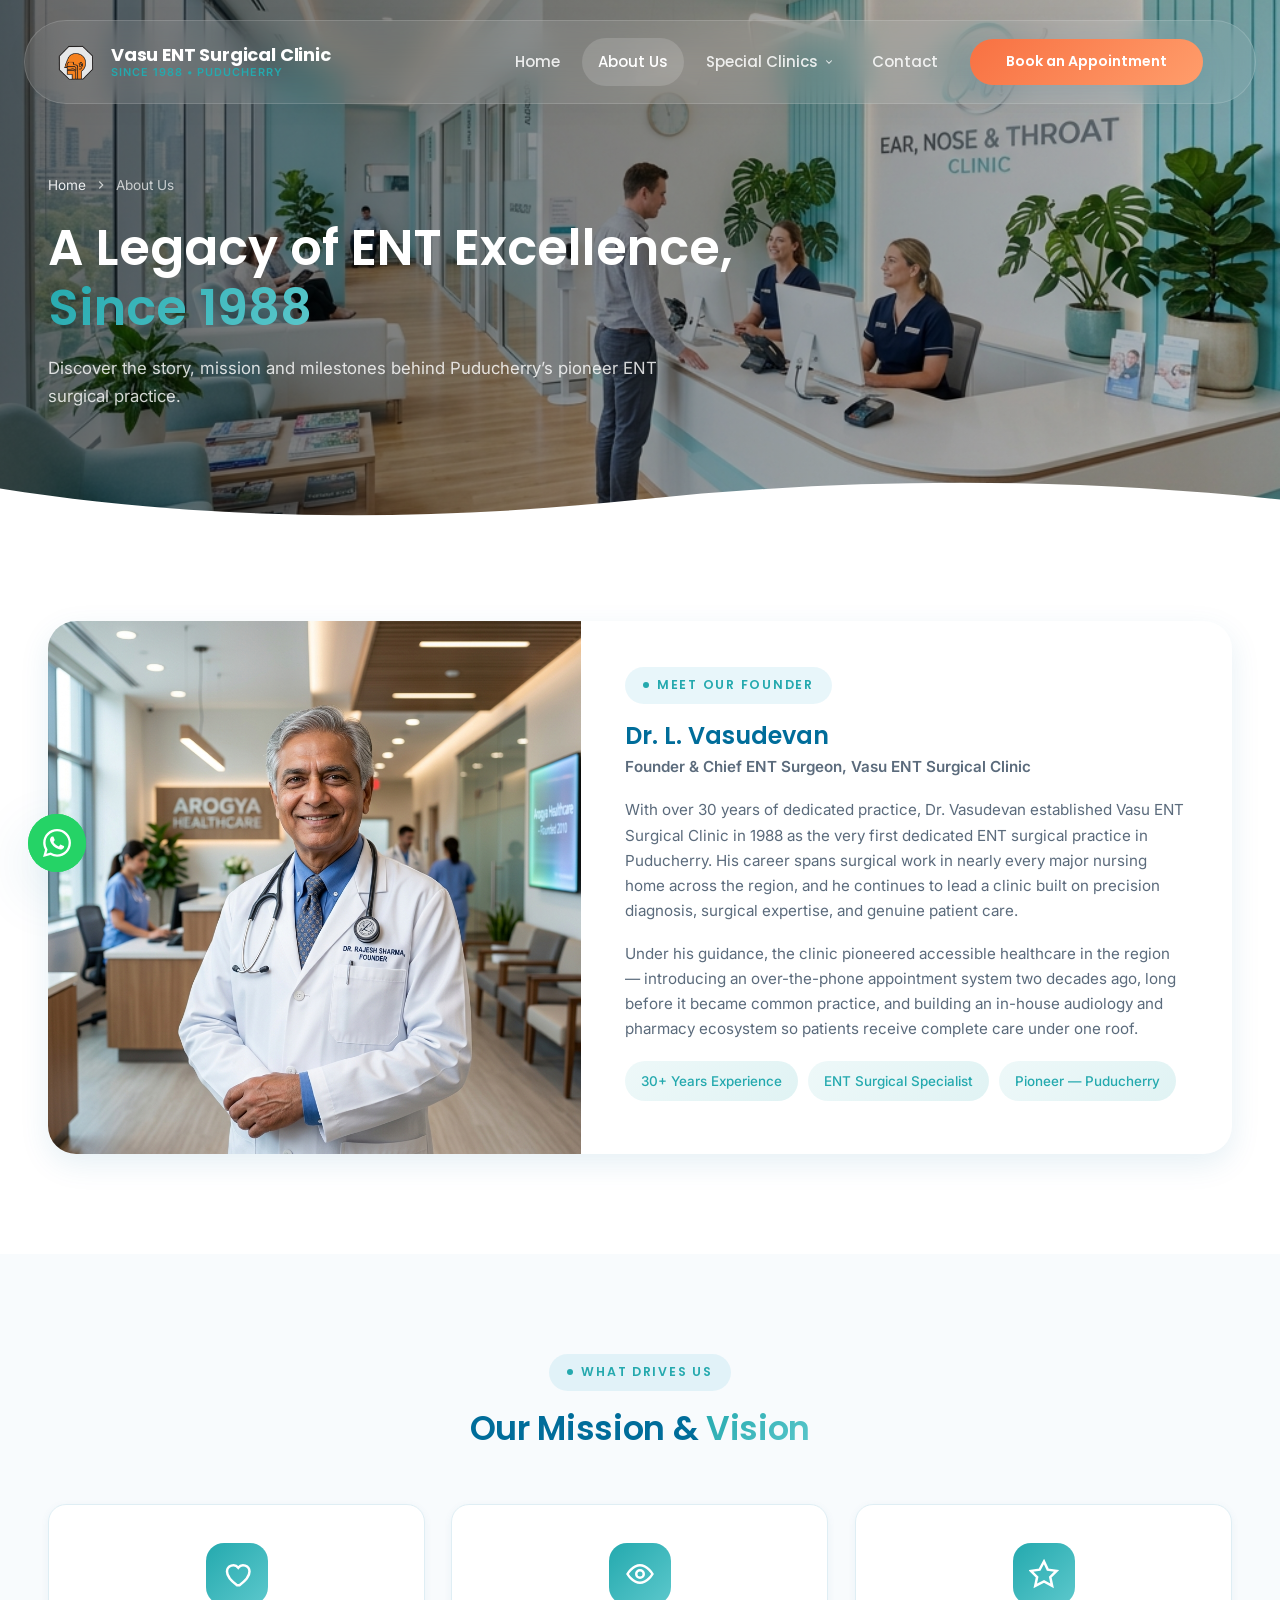
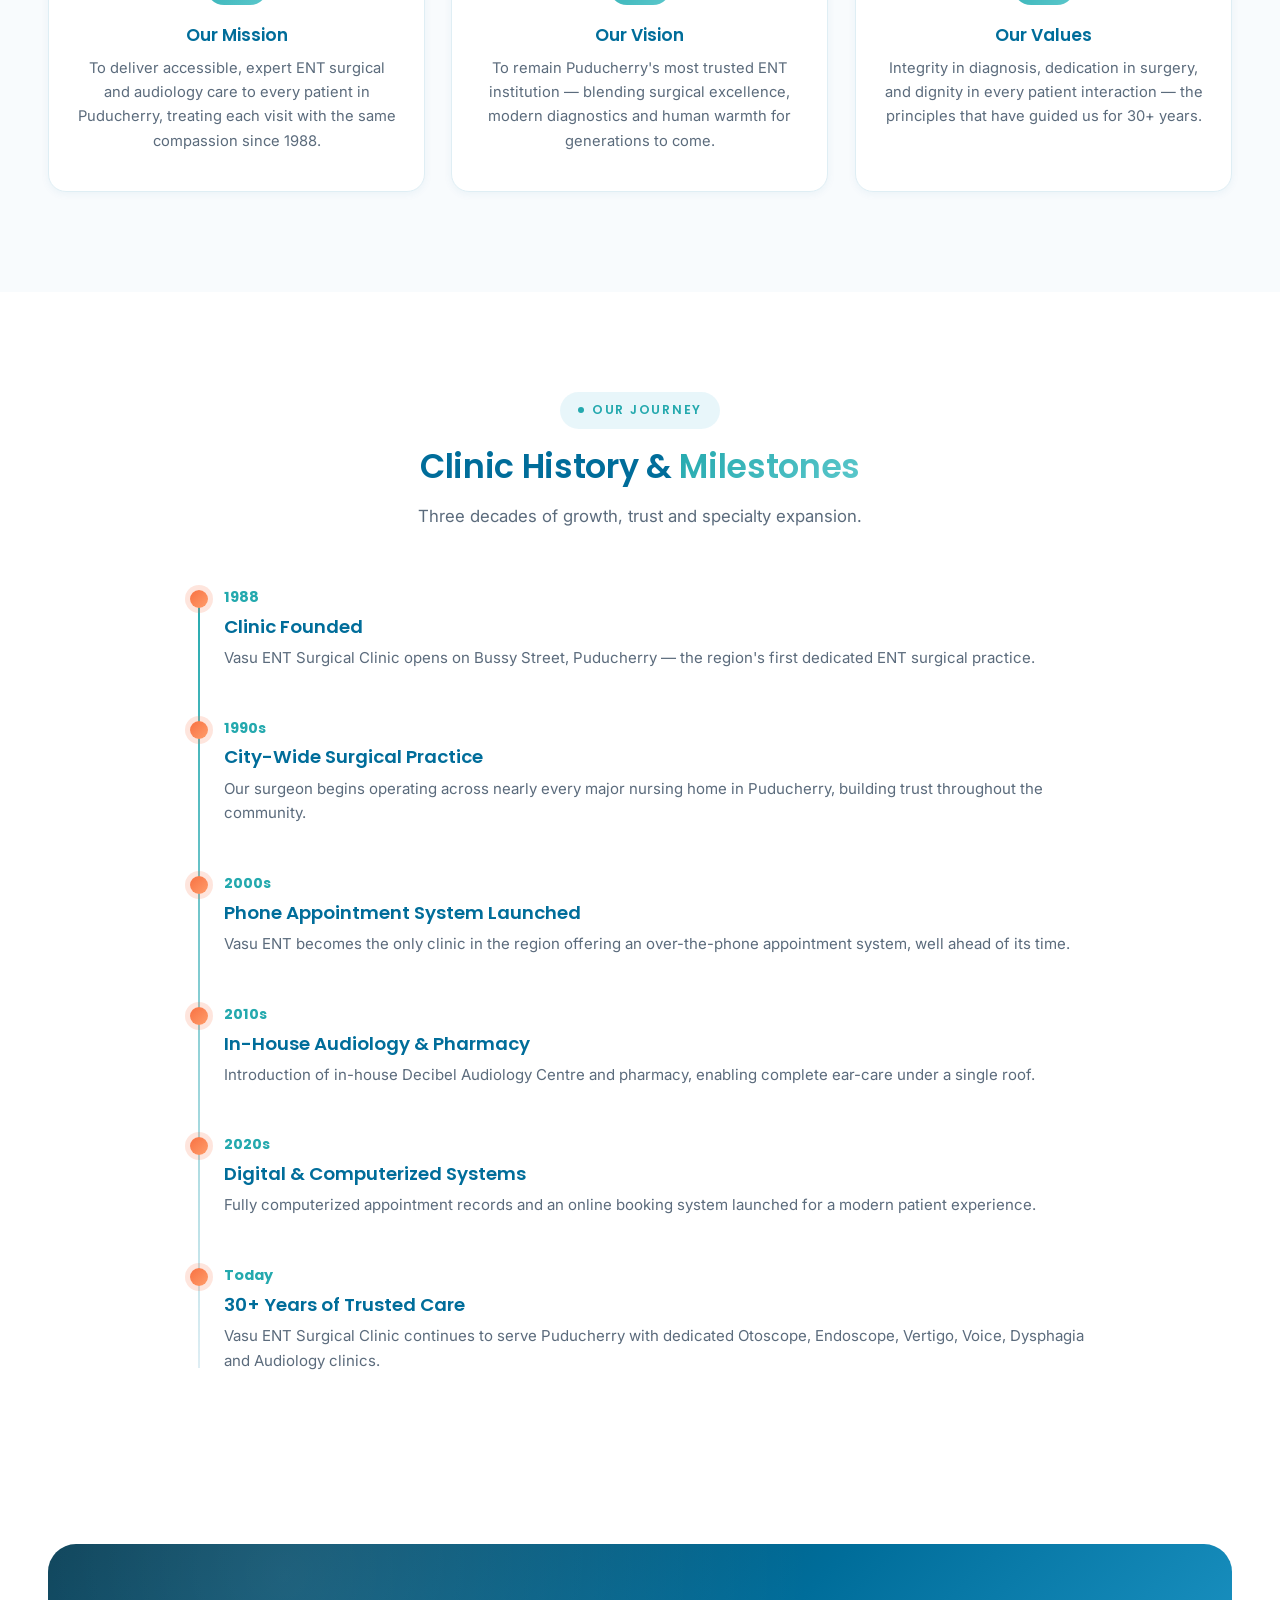
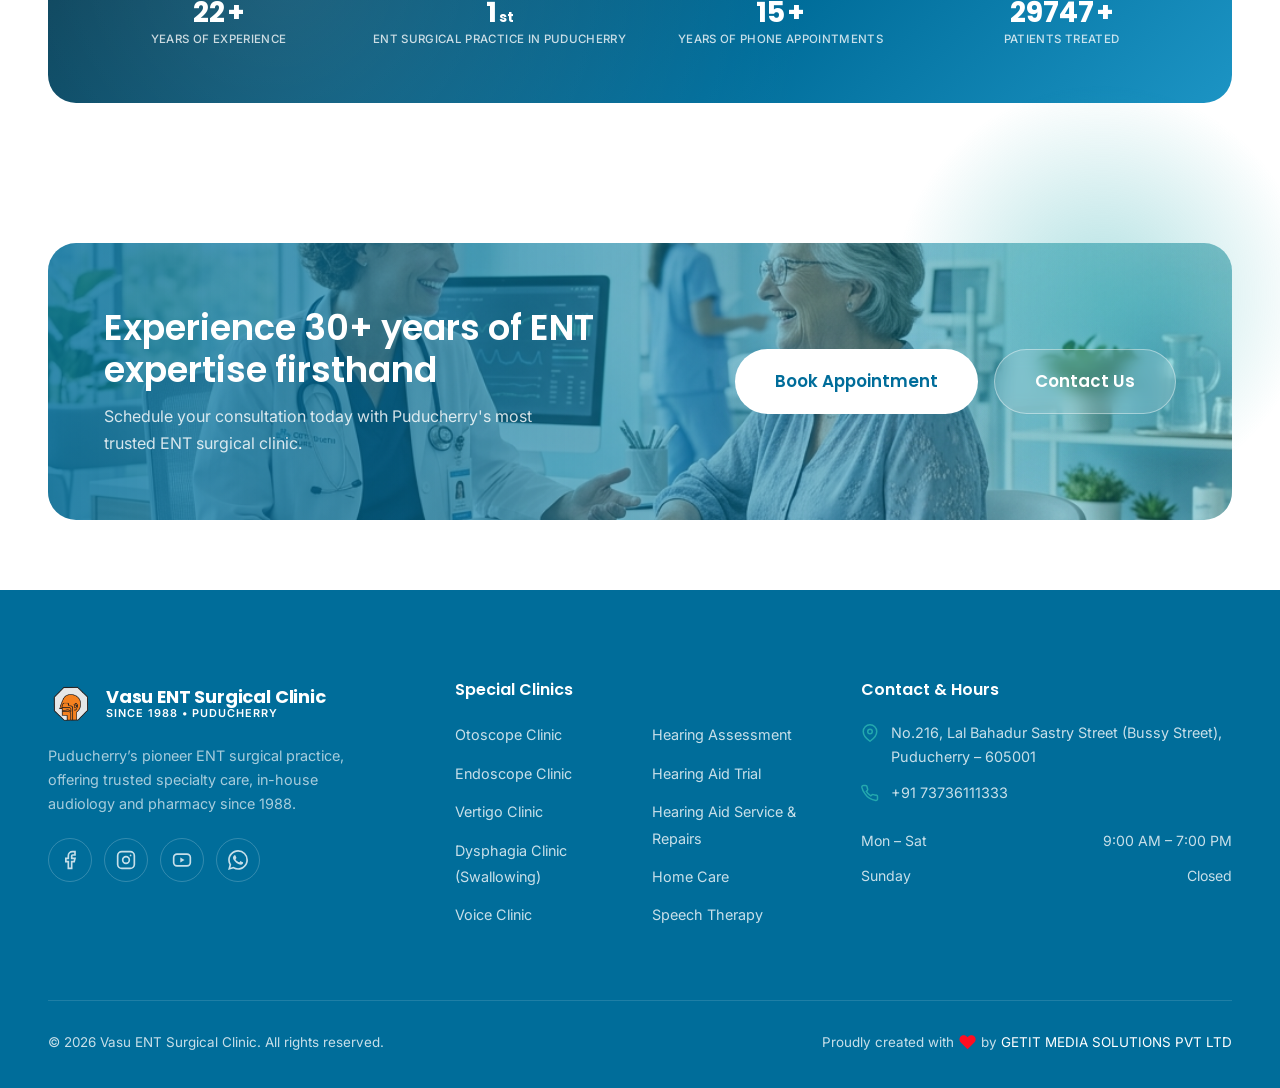
==== commit 0105f577: "final git push" ====
--- a/about.html
+++ b/about.html
@@ -1,4 +1,4 @@
-<!DOCTYPE html>
+﻿<!DOCTYPE html>
 <html lang="en">
 
 <head>
@@ -463,7 +463,7 @@
 
       <div class="footer-bottom">
         <p>&copy; <span data-current-year>2026</span> Vasu ENT Surgical Clinic. All rights reserved.</p>
-        <p>Designed with care for better hearing &amp; healthier lives.</p>
+        <p>Proudly created with <span style="color: #ff0d21; font-size: 1.4em; vertical-align: -0.1em;">&hearts;</span> by <a href="https://www.getitmediasolutions.com/" target="_blank" rel="noopener" style="color: #fff; text-decoration: none;">GETIT MEDIA SOLUTIONS PVT LTD</a></p>
       </div>
     </div>
   </footer>
--- a/css/style.css
+++ b/css/style.css
@@ -1181,19 +1181,13 @@
   box-shadow: 0 12px 30px rgba(0, 0, 0, 0.1);
 }
 
-.stat-number {
+.stat-number,
+.stat-suffix {
   font-family: var(--font-heading);
   font-size: 0.72rem;
   font-weight: 700;
   color: #fff;
   line-height: 1;
-}
-
-.stat-suffix {
-  font-family: var(--font-heading);
-  font-size: 0.58rem;
-  font-weight: 700;
-  color: var(--nose-color);
 }
 
 .stat-label {
@@ -1794,7 +1788,8 @@
   color: #fff;
 }
 
-.stat-number {
+.stat-number,
+.stat-suffix {
   font-family: var(--font-heading);
   font-weight: 700;
   font-size: clamp(1.3rem, 2.2vw, 1.8rem);
@@ -2413,8 +2408,8 @@
 }
 
 .footer-socials a {
-  width: 40px;
-  height: 40px;
+  width: 44px;
+  height: 44px;
   border-radius: 50%;
   border: 1px solid rgba(255, 255, 255, 0.2);
   display: flex;
@@ -2430,8 +2425,8 @@
   box-shadow: 0 6px 16px rgba(0, 0, 0, 0.15);
 }
 .footer-socials svg {
-  width: 17px;
-  height: 17px;
+  width: 20px;
+  height: 20px;
 }
 
 .footer-col h4 {
@@ -2447,10 +2442,13 @@
 }
 
 .footer-top .footer-col:nth-child(2) ul {
-  display: grid;
-  grid-template-columns: 1fr 1fr;
+  display: block;
+  column-count: 2;
   column-gap: 24px;
-  row-gap: 12px;
+}
+.footer-top .footer-col:nth-child(2) li {
+  break-inside: avoid;
+  margin-bottom: 12px;
 }
 
 .footer-col a {
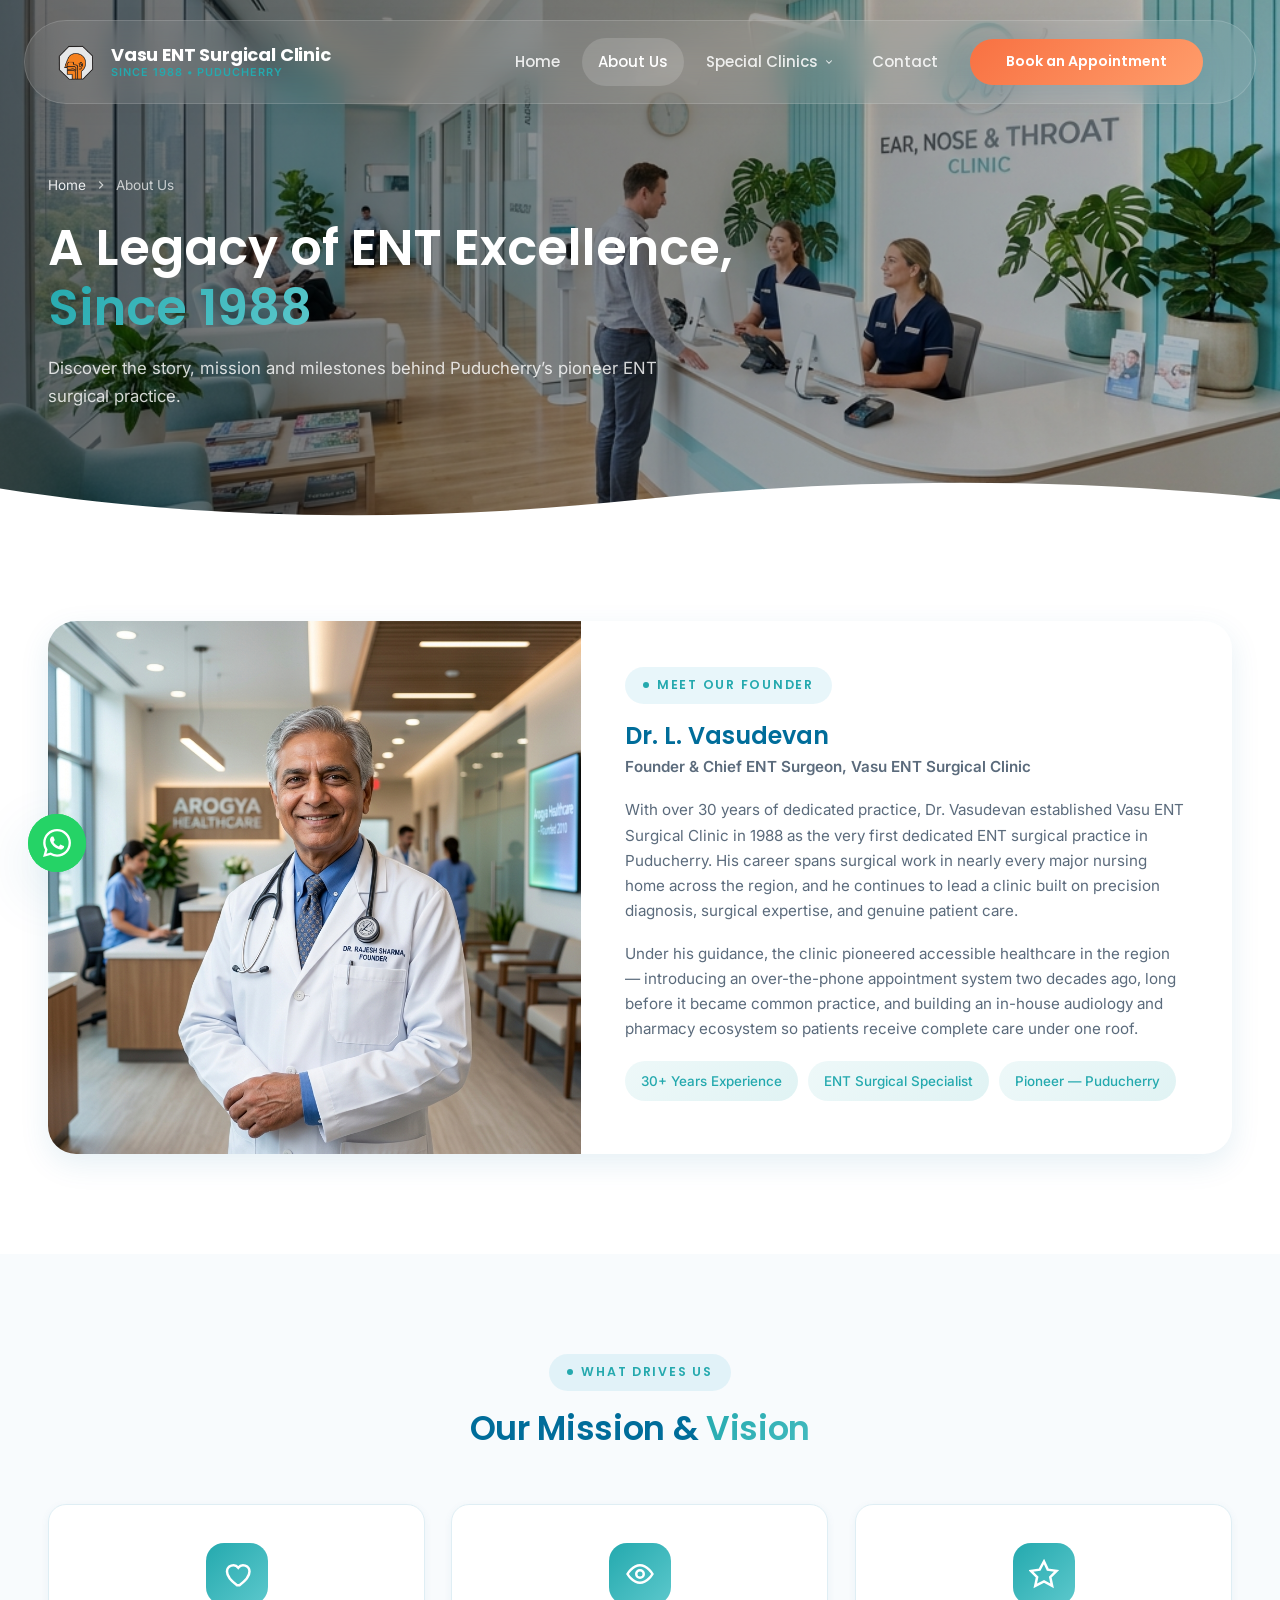
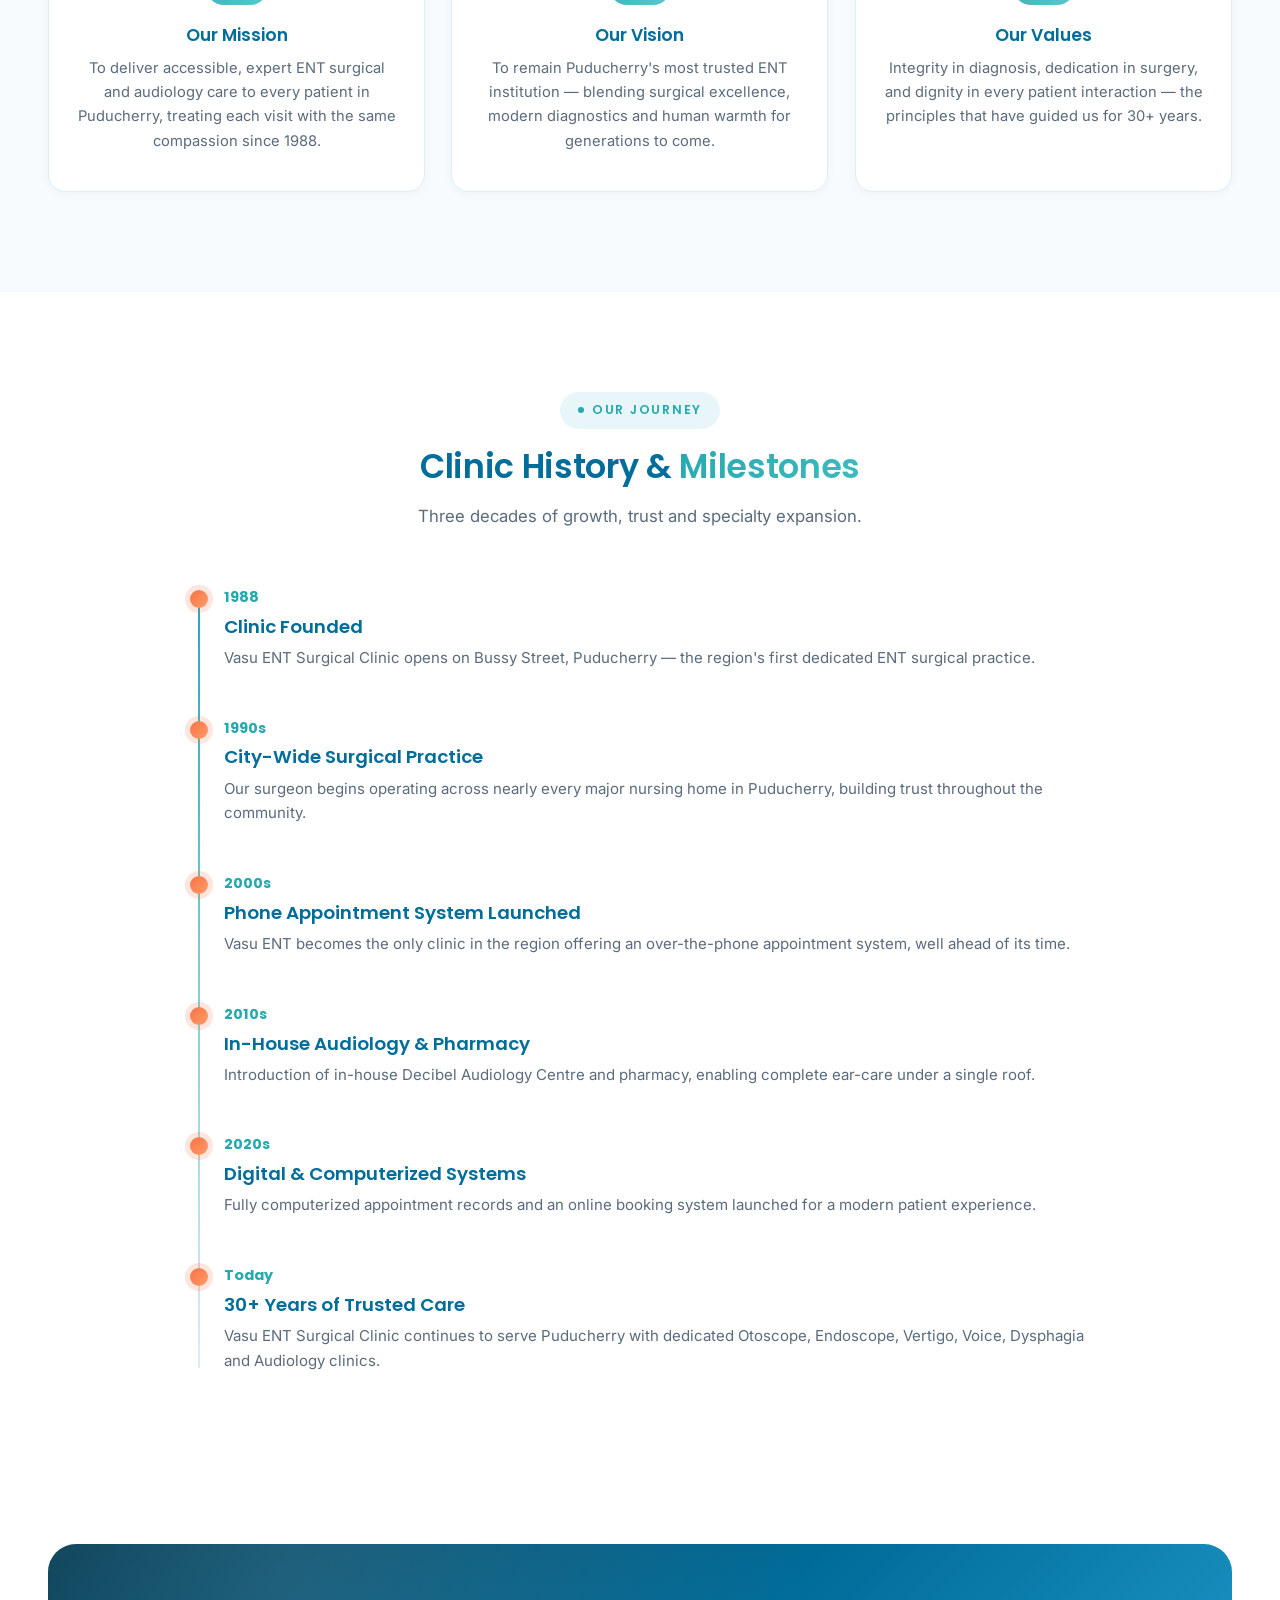
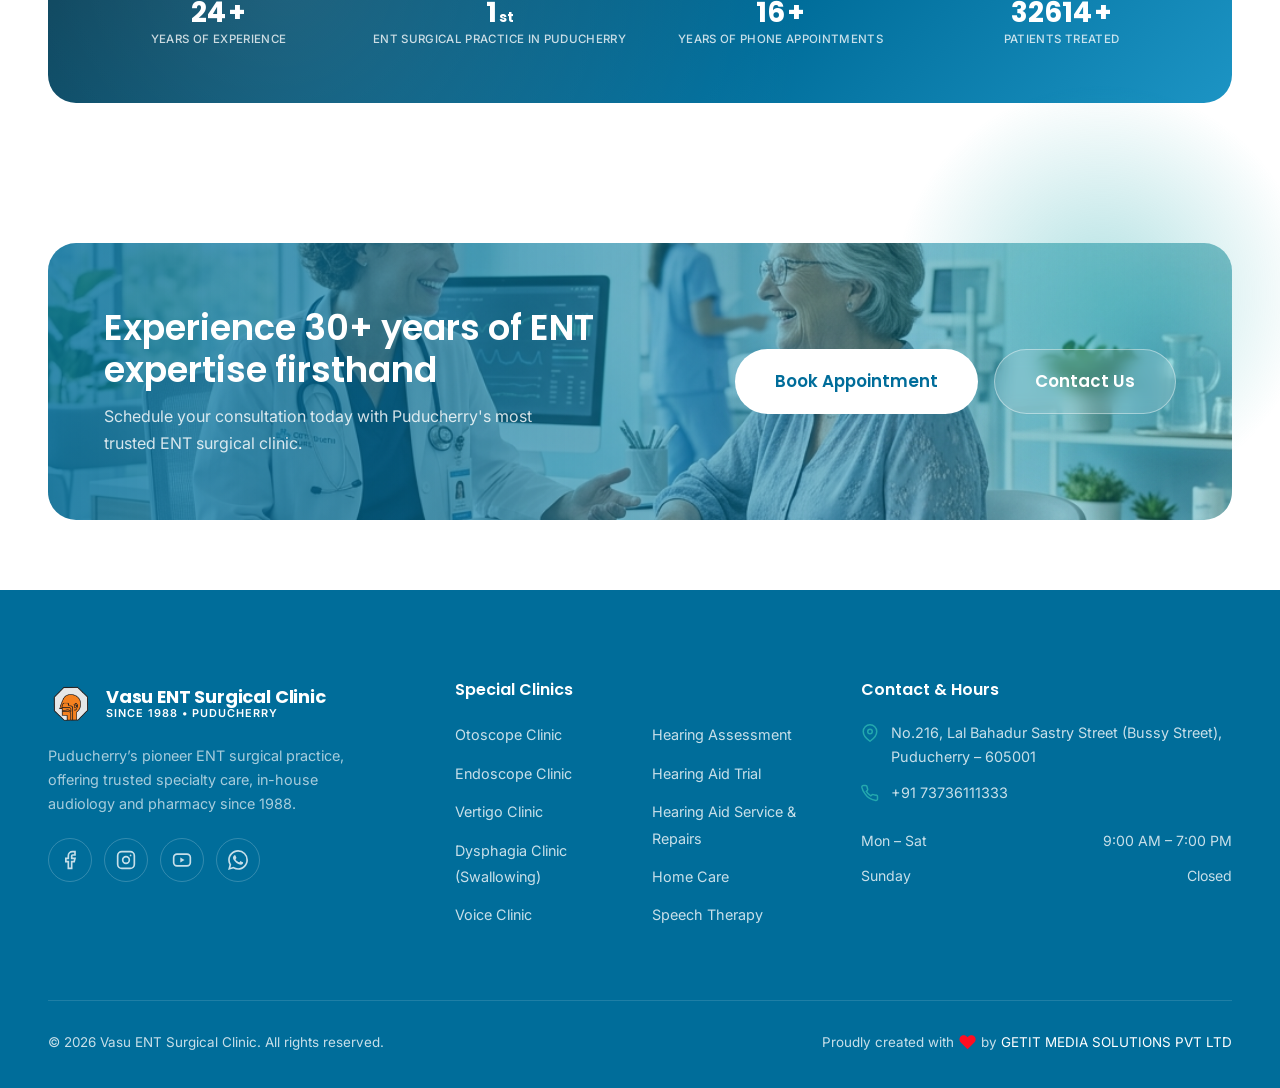
==== commit d7066138: "crtt imp" ====
--- a/about.html
+++ b/about.html
@@ -1,4 +1,4 @@
-﻿<!DOCTYPE html>
+<!DOCTYPE html>
 <html lang="en">
 
 <head>
@@ -109,58 +109,36 @@
             </svg>
           </a>
           <div class="mega-menu">
-            <div class="mega-col mega-single">
-              <div class="mega-col-title">
-                <span class="mega-col-icon"><svg viewBox="0 0 24 24" fill="none" stroke="currentColor" stroke-width="2">
-                    <circle cx="12" cy="8" r="4" />
-                    <path d="M12 12v6M9 21h6" />
-                  </svg></span>
-                Otoscope Clinic
-              </div>
-              <ul>
-                <li><a href="specialties.html#otoscope-clinic">Ear examination &amp; care</a></li>
-              </ul>
-            </div>
-            <div class="mega-col mega-single">
-              <div class="mega-col-title">
-                <span class="mega-col-icon"><svg viewBox="0 0 24 24" fill="none" stroke="currentColor" stroke-width="2">
-                    <path d="M4 12a8 8 0 1016 0 8 8 0 00-16 0z" />
-                    <path d="M12 8v4l3 2" />
-                  </svg></span>
-                Endoscope Clinic
-              </div>
-              <ul>
-                <li><a href="specialties.html#endoscope-clinic">Nasal &amp; throat endoscopy</a></li>
-              </ul>
-            </div>
-            <div class="mega-col">
-              <div class="mega-col-title">
-                <span class="mega-col-icon"><svg viewBox="0 0 24 24" fill="none" stroke="currentColor" stroke-width="2">
-                    <path
-                      d="M12 2v4M12 18v4M4.9 4.9l2.8 2.8M16.3 16.3l2.8 2.8M2 12h4M18 12h4M4.9 19.1l2.8-2.8M16.3 7.7l2.8-2.8" />
-                  </svg></span>
-                Super Specialty
-              </div>
-              <ul>
-                <li><a href="specialties.html#vertigo-clinic">Vertigo Clinic</a></li>
-                <li><a href="specialties.html#dysphagia-clinic">Dysphagia Clinic (Swallowing)</a></li>
-                <li><a href="specialties.html#voice-clinic">Voice Clinic</a></li>
-              </ul>
-            </div>
-            <div class="mega-col">
-              <div class="mega-col-title">
-                <span class="mega-col-icon"><svg viewBox="0 0 24 24" fill="none" stroke="currentColor" stroke-width="2">
-                    <path d="M3 12a9 9 0 0118 0v5a2 2 0 01-2 2h-1v-7h3M3 12v5a2 2 0 002 2h1v-7H3" />
-                  </svg></span>
-                Desirable Audiology
-              </div>
-              <ul>
-                <li><a href="specialties.html#hearing-assessment">Hearing Assessment</a></li>
-                <li><a href="specialties.html#hearing-aid-trial">Hearing Aid Trial</a></li>
-                <li><a href="specialties.html#hearing-aid-service">Hearing Aid Service &amp; Repairs</a></li>
-                <li><a href="specialties.html#home-care">Home Care</a></li>
-                <li><a href="specialties.html#speech-therapy">Speech Therapy</a></li>
-              </ul>
+            <div class="mega-grid">
+              <a href="specialties.html#otoscope-clinic" class="mega-card">
+                <span class="mega-card-title">Otoscope Clinic</span>
+                <span class="mega-card-desc">Advanced ear examination</span>
+              </a>
+
+              <a href="specialties.html#endoscope-clinic" class="mega-card">
+                <span class="mega-card-title">Endoscope Clinic</span>
+                <span class="mega-card-desc">Nasal &amp; throat diagnostics</span>
+              </a>
+
+              <a href="specialties.html#vertigo-clinic" class="mega-card">
+                <span class="mega-card-title">Vertigo Clinic</span>
+                <span class="mega-card-desc">Dizziness &amp; balance care</span>
+              </a>
+
+              <a href="specialties.html#voice-clinic" class="mega-card">
+                <span class="mega-card-title">Voice Clinic</span>
+                <span class="mega-card-desc">Vocal cord &amp; speech treatment</span>
+              </a>
+              
+              <a href="specialties.html#dysphagia-clinic" class="mega-card">
+                <span class="mega-card-title">Dysphagia Clinic</span>
+                <span class="mega-card-desc">Swallowing disorders</span>
+              </a>
+
+              <a href="specialties.html#hearing-assessment" class="mega-card">
+                <span class="mega-card-title">Desirable Audiology</span>
+                <span class="mega-card-desc">Hearing tests &amp; aids</span>
+              </a>
             </div>
           </div>
         </div>
@@ -484,6 +462,7 @@
 
   <script src="js/navigation.js"></script>
   <script src="js/app.js"></script>
+  <script src="js/animations.js"></script>
 </body>
 
 </html>
--- a/css/style.css
+++ b/css/style.css
@@ -646,34 +646,20 @@
   top: calc(var(--header-height) + 14px);
   left: 50%;
   transform: translateX(-50%) translateY(20px) scale(0.97);
-  width: min(880px, 94vw);
+  width: min(650px, 94vw);
   max-height: calc(100vh - var(--header-height) - 40px);
   overflow-y: auto;
-  background: rgba(255, 255, 255, 0.97);
+  background: rgba(255, 255, 255, 0.98);
   backdrop-filter: blur(24px);
   -webkit-backdrop-filter: blur(24px);
-  border-radius: var(--radius-lg);
-  box-shadow: 0 16px 48px rgba(0, 109, 154, 0.12), 0 4px 16px rgba(0, 109, 154, 0.04);
-  border: 1px solid rgba(255, 255, 255, 0.6);
-  padding: 24px 28px;
-  display: grid;
-  grid-template-columns: repeat(4, 1fr);
-  gap: 16px;
+  border-radius: 20px;
+  box-shadow: 0 24px 64px rgba(0, 109, 154, 0.15), 0 8px 24px rgba(0, 109, 154, 0.05);
+  border: 1px solid rgba(255, 255, 255, 0.8);
   opacity: 0;
   visibility: hidden;
   pointer-events: none;
   transition: opacity 0.35s cubic-bezier(0.16, 1, 0.3, 1), transform 0.35s cubic-bezier(0.16, 1, 0.3, 1), visibility 0.35s;
   z-index: 200;
-}
-
-.mega-menu::before {
-  content: "";
-  position: absolute;
-  top: 0;
-  left: 0;
-  right: 0;
-  height: 4px;
-  background: var(--gradient-primary);
 }
 
 .mega-menu::after {
@@ -694,78 +680,47 @@
   transform: translateX(-50%) translateY(0) scale(1);
 }
 
-.mega-col {
-  padding: 18px;
-  border-radius: 16px;
-  transition: background 0.3s ease;
-}
-
-.mega-col:hover {
-  background: rgba(var(--nose-rgb), 0.03);
-}
-
-.mega-col-title {
-  display: flex;
-  align-items: center;
-  gap: 12px;
+.mega-grid {
+  padding: 24px;
+  display: grid;
+  grid-template-columns: repeat(2, 1fr);
+  gap: 16px;
+  align-content: center;
+}
+
+.mega-card {
+  display: flex;
+  flex-direction: column;
+  gap: 4px;
+  padding: 16px 20px;
+  border-radius: 14px;
+  background: rgba(var(--nose-rgb), 0.02);
+  transition: background 0.3s ease, transform 0.3s ease, box-shadow 0.3s ease;
+  text-decoration: none;
+}
+
+.mega-card:hover {
+  background: #ffffff;
+  transform: translateY(-2px);
+  box-shadow: 0 8px 24px rgba(0, 109, 154, 0.08);
+}
+
+.mega-card-title {
   font-family: var(--font-heading);
-  font-size: 0.95rem;
   font-weight: 600;
+  font-size: 1.05rem;
   color: var(--color-primary-dark);
-  margin-bottom: 18px;
-  padding-bottom: 16px;
-  border-bottom: 1px dashed var(--color-border);
-}
-
-.mega-col-icon {
-  width: 38px;
-  height: 38px;
-  border-radius: 10px;
-  background: var(--color-light);
-  display: flex;
-  align-items: center;
-  justify-content: center;
-  color: var(--color-primary);
-  flex-shrink: 0;
-  transition: transform var(--transition), background var(--transition), color var(--transition), box-shadow var(--transition);
-}
-.mega-col-icon svg {
-  width: 20px;
-  height: 20px;
-}
-
-.mega-col:hover .mega-col-icon {
-  transform: translateY(-3px) scale(1.08);
-  background: var(--gradient-accent);
-  color: #fff;
-  box-shadow: 0 8px 18px rgba(var(--nose-rgb), 0.25);
-}
-
-.mega-col ul {
-  display: flex;
-  flex-direction: column;
-  gap: 6px;
-}
-
-.mega-col a {
-  display: block;
-  font-size: 0.9rem;
+  transition: color 0.3s ease;
+}
+
+.mega-card:hover .mega-card-title {
+  color: var(--ear-color);
+}
+
+.mega-card-desc {
+  font-size: 0.85rem;
   color: var(--color-text-muted);
-  padding: 10px 14px;
-  border-radius: 10px;
-  font-weight: 500;
-  transition: all 0.25s ease;
-}
-
-.mega-col a:hover {
-  background: rgba(var(--nose-rgb), 0.06);
-  color: var(--color-primary);
-  transform: translateX(4px);
-}
-
-.mega-single a {
-  font-weight: 500;
-  color: var(--color-text);
+  line-height: 1.4;
 }
 
 /* ==========================================================================
@@ -1250,70 +1205,6 @@
   visibility: visible;
 }
 
-
-
-.hero-float-card {
-  position: absolute;
-  background: rgba(255, 255, 255, 0.85);
-  border: 1px solid rgba(255, 255, 255, 0.55);
-  backdrop-filter: blur(16px);
-  -webkit-backdrop-filter: blur(16px);
-  border-radius: var(--radius-md);
-  padding: 16px 20px;
-  box-shadow: 0 20px 40px rgba(var(--ear-rgb), 0.12);
-  display: flex;
-  align-items: center;
-  gap: 14px;
-  z-index: 2;
-  transition: transform 0.4s ease, box-shadow 0.4s ease;
-}
-
-.hero-float-card:hover {
-  transform: translateY(-6px) scale(1.03) !important;
-  box-shadow: 0 30px 50px rgba(var(--ear-rgb), 0.18);
-  animation-play-state: paused;
-}
-
-.hero-float-card.card-1 {
-  top: 32px;
-  left: -36px;
-  animation: float-y 5s ease-in-out infinite;
-}
-
-.hero-float-card.card-2 {
-  bottom: 34px;
-  right: -30px;
-  animation: float-y 6s ease-in-out infinite 0.4s;
-}
-
-.hero-float-icon {
-  width: 44px;
-  height: 44px;
-  border-radius: 12px;
-  background: var(--gradient-accent);
-  display: flex;
-  align-items: center;
-  justify-content: center;
-  color: #fff;
-  flex-shrink: 0;
-}
-.hero-float-icon svg {
-  width: 22px;
-  height: 22px;
-}
-
-.hero-float-title {
-  font-family: var(--font-heading);
-  font-weight: 700;
-  font-size: 0.95rem;
-  color: var(--color-primary-dark);
-}
-
-.hero-float-sub {
-  font-size: 0.78rem;
-  color: var(--color-text-muted);
-}
-
 .hero-scroll {
   position: absolute;
   bottom: 30px;
--- a/css/animations.css
+++ b/css/animations.css
@@ -1,158 +1,312 @@
-/* ==========================================================================
-   VASU ENT SURGICAL CLINIC — Animations
-   Keyframes + scroll-reveal utility classes
-   ========================================================================== */
-
-@keyframes spin {
-  to {
-    transform: rotate(360deg);
-  }
-}
-
-@keyframes float-y {
-  0%,
-  100% {
-    transform: translateY(0);
-  }
-  50% {
-    transform: translateY(-14px);
-  }
-}
-
-@keyframes scroll-down {
-  0% {
-    top: -100%;
-  }
-  50% {
-    top: 0%;
-  }
-  100% {
-    top: 100%;
-  }
-}
-
-@keyframes ripple-anim {
-  to {
-    transform: scale(2.6);
-    opacity: 0;
-  }
-}
-
-@keyframes pulse-ring {
-  0% {
-    transform: scale(1);
-    opacity: 0.5;
-  }
-  100% {
-    transform: scale(1.5);
-    opacity: 0;
-  }
-}
-
-@keyframes fade-in {
-  from {
-    opacity: 0;
-  }
-  to {
-    opacity: 1;
-  }
-}
-
-@keyframes gradient-shift {
-  0% {
-    background-position: 0% 50%;
-  }
-  50% {
-    background-position: 100% 50%;
-  }
-  100% {
-    background-position: 0% 50%;
-  }
-}
-
-/* ==========================================================================
-   Scroll reveal — toggled by IntersectionObserver in app.js
-   ========================================================================== */
-[data-reveal] {
+/* ============================================================
+   PREMIUM ANIMATIONS & MICRO-EFFECTS — Vasu ENT Surgical Clinic
+   ============================================================ */
+
+/* ── Scroll Progress Bar ── */
+#scroll-progress {
+  position: fixed;
+  top: 0;
+  left: 0;
+  height: 3px;
+  width: 0%;
+  background: linear-gradient(90deg, #006d9a, #24a9ae, #006d9a);
+  background-size: 200% auto;
+  animation: progress-gradient 3s linear infinite;
+  z-index: 9999;
+  pointer-events: none;
+  border-radius: 0 2px 2px 0;
+}
+
+@keyframes progress-gradient {
+  0%   { background-position: 0% center; }
+  100% { background-position: 200% center; }
+}
+
+/* ─────────────────────────────────────────────────────────────
+   SCROLL REVEAL
+───────────────────────────────────────────────────────────── */
+[data-reveal="up"],
+[data-reveal="fade"],
+[data-reveal="left"],
+[data-reveal="right"],
+[data-reveal="scale"] {
   opacity: 0;
-  transition: opacity 0.8s cubic-bezier(0.16, 1, 0.3, 1), transform 0.8s cubic-bezier(0.16, 1, 0.3, 1);
-  will-change: transform, opacity;
-}
-
-[data-reveal="up"] {
-  transform: translateY(40px);
-}
-[data-reveal="down"] {
-  transform: translateY(-40px);
-}
-[data-reveal="left"] {
-  transform: translateX(-50px);
-}
-[data-reveal="right"] {
-  transform: translateX(50px);
-}
-[data-reveal="zoom"] {
-  transform: scale(0.9);
-}
-[data-reveal="fade"] {
-  transform: none;
-}
+  will-change: opacity, transform;
+  transition: opacity 0.65s cubic-bezier(0.22, 1, 0.36, 1),
+              transform 0.65s cubic-bezier(0.22, 1, 0.36, 1);
+}
+
+[data-reveal="up"]    { transform: translateY(36px); }
+[data-reveal="fade"]  { transform: translateY(0); }
+[data-reveal="left"]  { transform: translateX(-36px); }
+[data-reveal="right"] { transform: translateX(36px); }
+[data-reveal="scale"] { transform: scale(0.93); }
 
 [data-reveal].is-revealed {
   opacity: 1;
-  transform: translate(0, 0) scale(1);
-}
-
-/* Stagger children of a group */
-[data-reveal-group] > [data-reveal] {
+  transform: none;
+}
+
+/* Stagger delay via CSS custom property set by JS */
+[data-reveal-group] [data-reveal] {
   transition-delay: calc(var(--stagger-index, 0) * 90ms);
 }
 
-/* Respect reduced motion preference */
+/* ─────────────────────────────────────────────────────────────
+   CARD SHIMMER (hover sweep)
+───────────────────────────────────────────────────────────── */
+.card {
+  position: relative;
+  overflow: hidden;
+}
+
+.card::after {
+  content: '';
+  position: absolute;
+  inset: 0;
+  background: linear-gradient(
+    105deg,
+    transparent 30%,
+    rgba(255, 255, 255, 0.07) 50%,
+    transparent 70%
+  );
+  transform: translateX(-100%);
+  transition: transform 0s;
+  pointer-events: none;
+  z-index: 1;
+}
+
+.card:hover::after {
+  transform: translateX(100%);
+  transition: transform 0.6s ease;
+}
+
+/* ─────────────────────────────────────────────────────────────
+   CARD 3D TILT (enhanced via JS)
+───────────────────────────────────────────────────────────── */
+.feature-card,
+.service-card,
+.sp-card,
+.testimonial-card,
+.about-quality-card,
+.booking-info-card,
+.contact-info-card {
+  transition: transform 0.15s ease, box-shadow 0.3s ease !important;
+  will-change: transform;
+  transform-style: preserve-3d;
+}
+
+/* ─────────────────────────────────────────────────────────────
+   FEATURE CARD ICON PULSE
+───────────────────────────────────────────────────────────── */
+@keyframes icon-bounce {
+  0%, 100% { transform: scale(1) rotate(0deg); }
+  30%       { transform: scale(1.18) rotate(-6deg); }
+  60%       { transform: scale(1.12) rotate(4deg); }
+}
+
+.feature-card:hover .feature-icon,
+.service-card:hover .service-icon {
+  animation: icon-bounce 0.55s ease;
+}
+
+
+
+/* ─────────────────────────────────────────────────────────────
+   HERO BADGE PING
+───────────────────────────────────────────────────────────── */
+@keyframes ping-ring {
+  0%        { transform: scale(1); opacity: 0.7; }
+  70%, 100% { transform: scale(2.2); opacity: 0; }
+}
+
+.hero-badge::before {
+  content: '';
+  position: absolute;
+  inset: 0;
+  border-radius: inherit;
+  border: 2px solid rgba(36, 169, 174, 0.5);
+  animation: ping-ring 2.2s ease-out infinite;
+  pointer-events: none;
+}
+
+/* ─────────────────────────────────────────────────────────────
+   GRADIENT TEXT ANIMATION
+───────────────────────────────────────────────────────────── */
+.text-gradient,
+.hero-title .accent,
+.hero-title .text-glow {
+  background-size: 200% auto;
+  animation: gradient-flow 4s linear infinite;
+}
+
+@keyframes gradient-flow {
+  0%   { background-position: 0% center; }
+  50%  { background-position: 100% center; }
+  100% { background-position: 0% center; }
+}
+
+/* ─────────────────────────────────────────────────────────────
+   STAT BOX COUNTER POP
+───────────────────────────────────────────────────────────── */
+@keyframes count-pop {
+  0%   { transform: scale(1); }
+  40%  { transform: scale(1.15); }
+  100% { transform: scale(1); }
+}
+
+.stat-number.pop {
+  animation: count-pop 0.35s cubic-bezier(0.34, 1.56, 0.64, 1);
+}
+
+/* ─────────────────────────────────────────────────────────────
+   SECTION TITLE UNDERLINE DRAW
+───────────────────────────────────────────────────────────── */
+.section-title {
+  position: relative;
+}
+
+/* ─────────────────────────────────────────────────────────────
+   CTA BUTTON GLOW PULSE
+───────────────────────────────────────────────────────────── */
+@keyframes btn-glow {
+  0%, 100% { box-shadow: 0 4px 20px rgba(36, 169, 174, 0.25); }
+  50%       { box-shadow: 0 4px 36px rgba(36, 169, 174, 0.55); }
+}
+
+.btn-primary {
+  animation: btn-glow 3s ease-in-out infinite;
+}
+
+/* ─────────────────────────────────────────────────────────────
+   TESTIMONIAL CARD HOVER GLOW
+───────────────────────────────────────────────────────────── */
+.testimonial-card {
+  transition: transform 0.3s ease, box-shadow 0.3s ease !important;
+}
+
+.testimonial-card:hover {
+  transform: translateY(-6px);
+  box-shadow: 0 20px 48px rgba(0, 109, 154, 0.18);
+}
+
+/* ─────────────────────────────────────────────────────────────
+   FOOTER SOCIAL ICONS — scale pulse
+───────────────────────────────────────────────────────────── */
+.footer-socials a {
+  transition: background var(--transition, 0.3s ease),
+              transform 0.25s cubic-bezier(0.34, 1.56, 0.64, 1),
+              border-color var(--transition, 0.3s ease),
+              box-shadow 0.25s ease !important;
+}
+
+.footer-socials a:hover {
+  transform: translateY(-5px) scale(1.12) !important;
+}
+
+
+
+/* ─────────────────────────────────────────────────────────────
+   BOOKING FORM FIELD FOCUS GLOW
+───────────────────────────────────────────────────────────── */
+.form-input:focus,
+.form-select:focus,
+.form-textarea:focus {
+  box-shadow: 0 0 0 3px rgba(36, 169, 174, 0.18),
+              0 2px 8px rgba(0, 109, 154, 0.12);
+  transition: box-shadow 0.25s ease, border-color 0.25s ease;
+}
+
+/* ─────────────────────────────────────────────────────────────
+   SECTION ENTRY WAVE FOR ALTERNATING SECTIONS
+───────────────────────────────────────────────────────────── */
+@keyframes fade-in-up {
+  from { opacity: 0; transform: translateY(30px); }
+  to   { opacity: 1; transform: none; }
+}
+
+.section-head {
+  animation: fade-in-up 0.6s ease both;
+}
+
+/* ─────────────────────────────────────────────────────────────
+   SP-CARD (Specialty Cards) hover lift + border glow
+───────────────────────────────────────────────────────────── */
+.sp-card {
+  transition: transform 0.3s cubic-bezier(0.22, 1, 0.36, 1),
+              box-shadow 0.3s ease,
+              border-color 0.3s ease !important;
+}
+
+.sp-card:hover {
+  transform: translateY(-8px) !important;
+  box-shadow: 0 24px 56px rgba(0, 109, 154, 0.16),
+              0 4px 16px rgba(36, 169, 174, 0.12);
+  border-color: rgba(36, 169, 174, 0.4);
+}
+
+/* ─────────────────────────────────────────────────────────────
+   WHATSAPP FLOAT BUTTON ATTENTION PULSE
+───────────────────────────────────────────────────────────── */
+@keyframes wa-pulse {
+  0%, 100% { box-shadow: 0 4px 20px rgba(37, 211, 102, 0.4); }
+  50%       { box-shadow: 0 4px 36px rgba(37, 211, 102, 0.75), 0 0 0 8px rgba(37, 211, 102, 0.1); }
+}
+
+.whatsapp-float {
+  animation: wa-pulse 2.5s ease-in-out infinite;
+}
+
+/* ─────────────────────────────────────────────────────────────
+   SCROLL DOWN INDICATOR (hero)
+───────────────────────────────────────────────────────────── */
+@keyframes scroll-bounce {
+  0%, 100% { transform: translateY(0); opacity: 0.8; }
+  50%       { transform: translateY(6px); opacity: 1; }
+}
+
+/* ─────────────────────────────────────────────────────────────
+   FAQ ITEM hover
+───────────────────────────────────────────────────────────── */
+.faq-item {
+  transition: box-shadow 0.25s ease, border-color 0.25s ease;
+}
+
+.faq-item:hover {
+  box-shadow: 0 4px 24px rgba(0, 109, 154, 0.1);
+  border-color: rgba(36, 169, 174, 0.3);
+}
+
+/* ─────────────────────────────────────────────────────────────
+   STAT ITEM — number entrance
+───────────────────────────────────────────────────────────── */
+.stats-strip .stat-item {
+  transition: transform 0.3s ease, background 0.3s ease;
+}
+
+.stats-strip .stat-item:hover {
+  transform: translateY(-4px);
+  background: rgba(255, 255, 255, 0.08);
+}
+
+/* ─────────────────────────────────────────────────────────────
+   REDUCED MOTION — respect user preference
+───────────────────────────────────────────────────────────── */
 @media (prefers-reduced-motion: reduce) {
-  html {
-    scroll-behavior: auto;
+  *,
+  *::before,
+  *::after {
+    animation-duration: 0.01ms !important;
+    animation-iteration-count: 1 !important;
+    transition-duration: 0.01ms !important;
   }
-  [data-reveal] {
-    opacity: 1 !important;
-    transform: none !important;
-    transition: none !important;
+
+  [data-reveal="up"],
+  [data-reveal="fade"],
+  [data-reveal="left"],
+  [data-reveal="right"],
+  [data-reveal="scale"] {
+    opacity: 1;
+    transform: none;
   }
-  .hero-float-card,
-  .loader-emblem,
-  .whatsapp-float::before,
-  .hero-scroll-line::after {
-    animation: none !important;
-  }
-  * {
-    animation-duration: 0.001ms !important;
-    animation-iteration-count: 1 !important;
-    transition-duration: 0.001ms !important;
-  }
-}
-
-/* Page transition fade-in on load */
-body {
-  animation: fade-in 0.5s ease;
-}
-
-/* Section entrance helper for hero text (auto-run, no observer needed) */
-.hero-badge,
-.hero-title,
-.hero-desc,
-.hero-actions,
-.hero-trust {
-  animation: fade-in 1s ease both;
-}
-.hero-title {
-  animation-delay: 0.1s;
-}
-.hero-desc {
-  animation-delay: 0.2s;
-}
-.hero-actions {
-  animation-delay: 0.3s;
-}
-.hero-trust {
-  animation-delay: 0.4s;
-}
+}
--- a/css/responsive.css
+++ b/css/responsive.css
@@ -253,20 +253,36 @@
     width: 100%;
     box-shadow: none;
     border: none;
-    padding: 8px 0 8px 18px;
+    padding: 12px 0 12px 14px;
     display: none;
     grid-template-columns: 1fr;
     opacity: 1;
     visibility: visible;
     pointer-events: auto;
-    gap: 14px;
+    gap: 16px;
     backdrop-filter: none;
     -webkit-backdrop-filter: none;
+    background: transparent;
   }
 
   .nav-item.has-mega.is-open .mega-menu {
     display: grid;
     transform: none;
+  }
+  
+  .mega-featured {
+    display: none;
+  }
+  
+  .mega-grid {
+    grid-template-columns: 1fr;
+    padding: 0;
+    gap: 12px;
+  }
+  
+  .mega-card {
+    padding: 12px 14px;
+    background: rgba(var(--ear-rgb), 0.04);
   }
 
   .mobile-menu-actions {
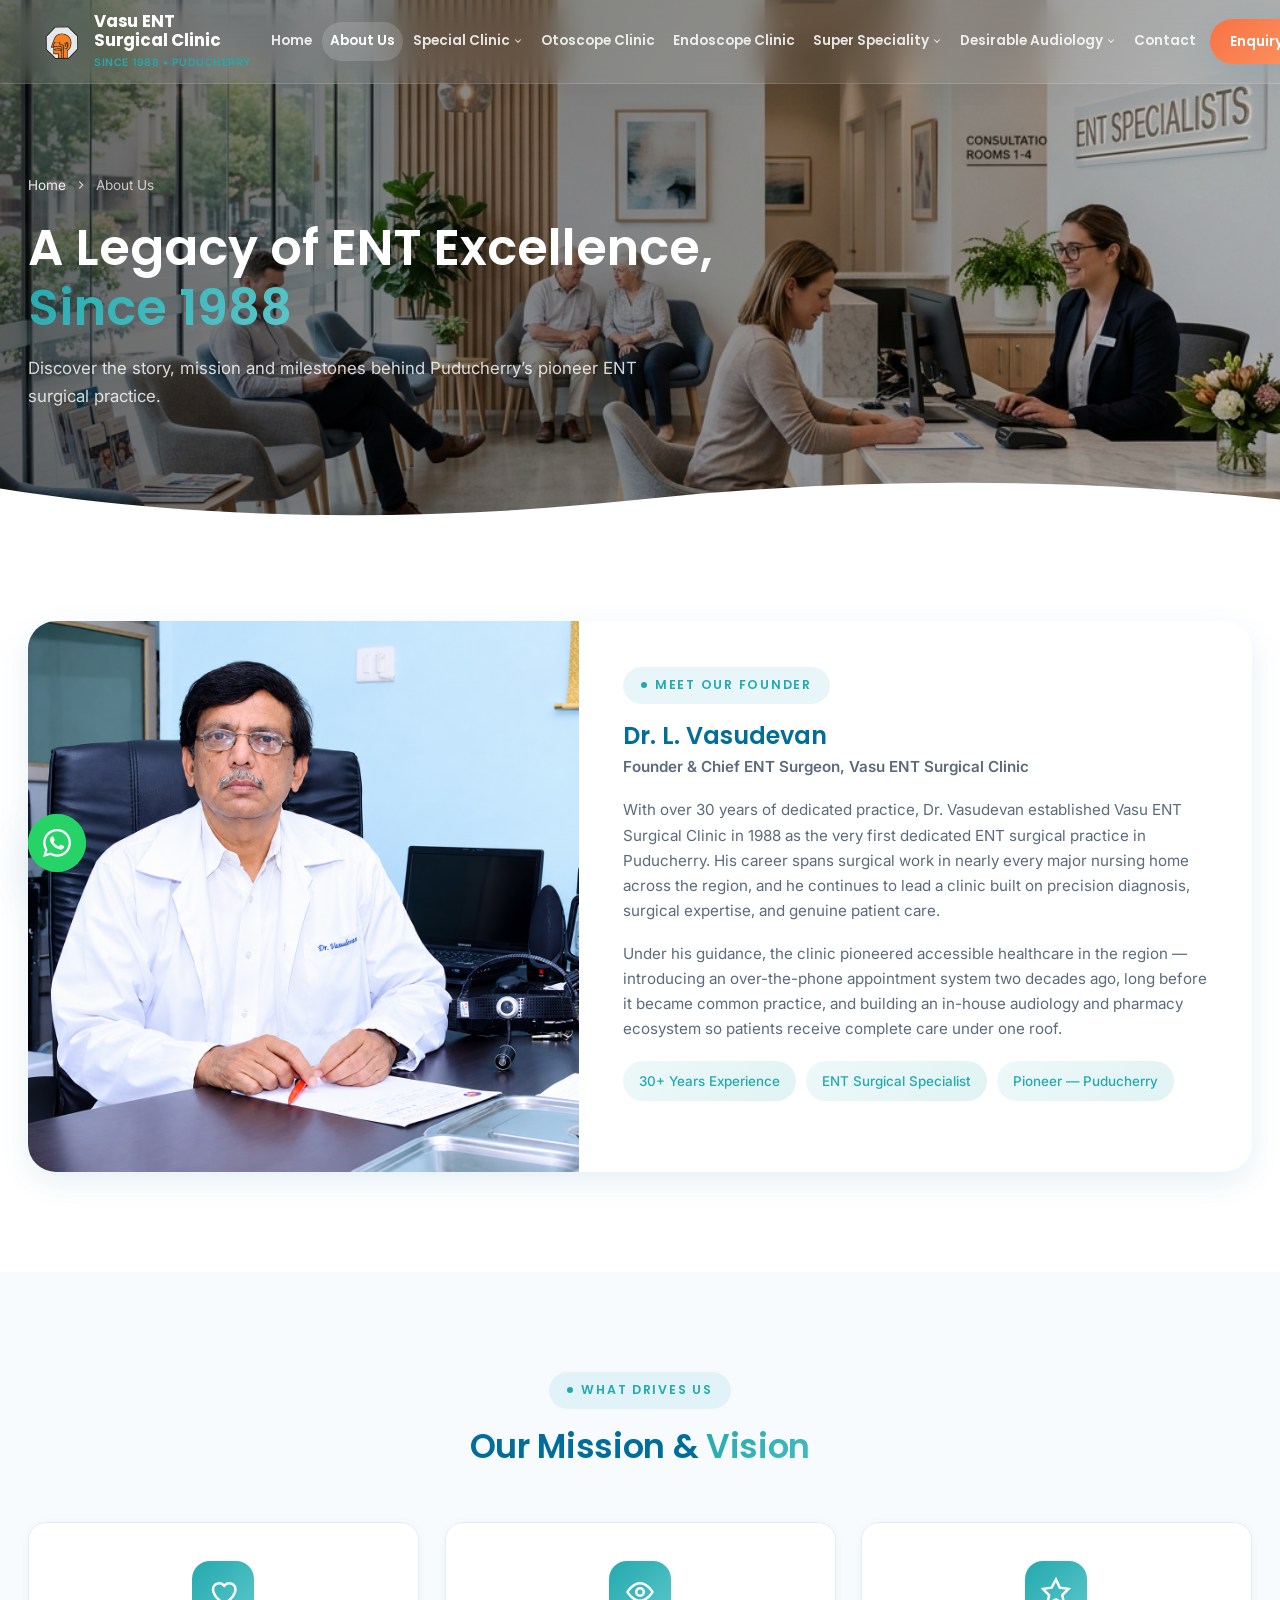
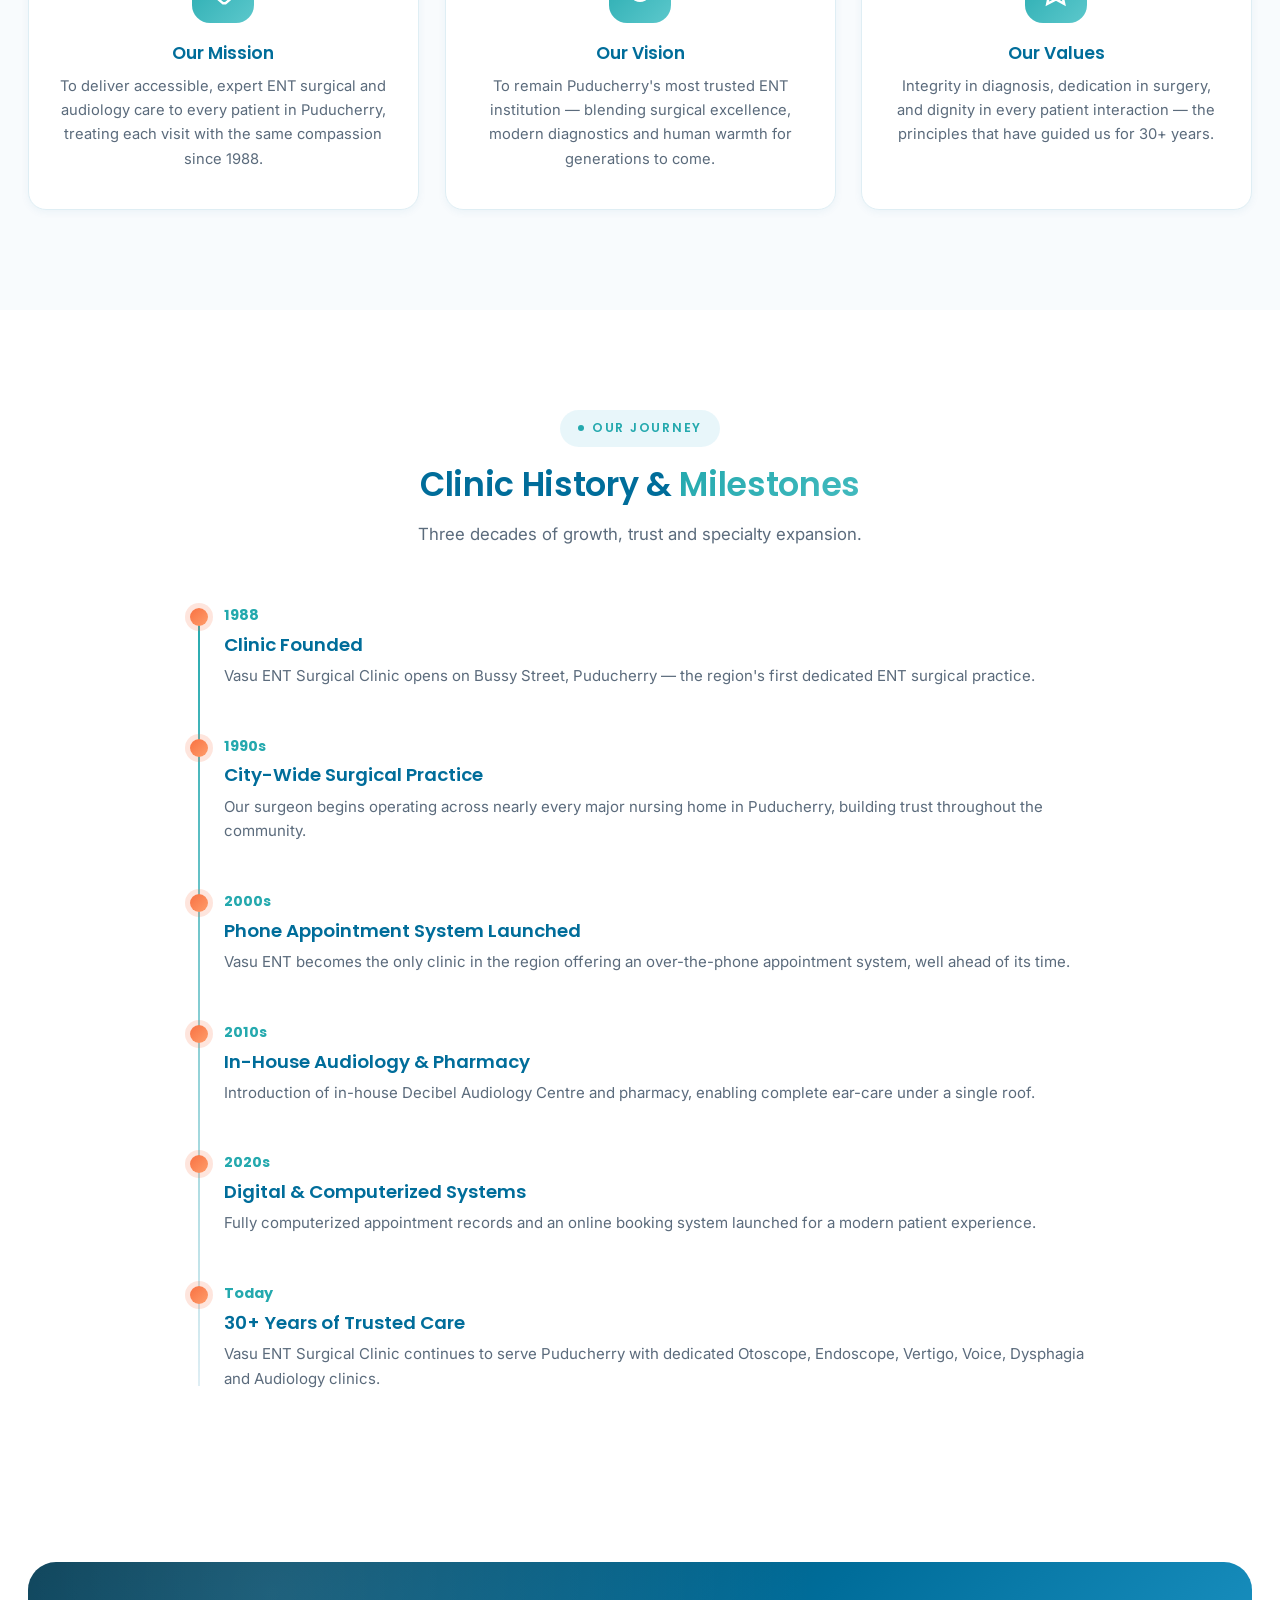
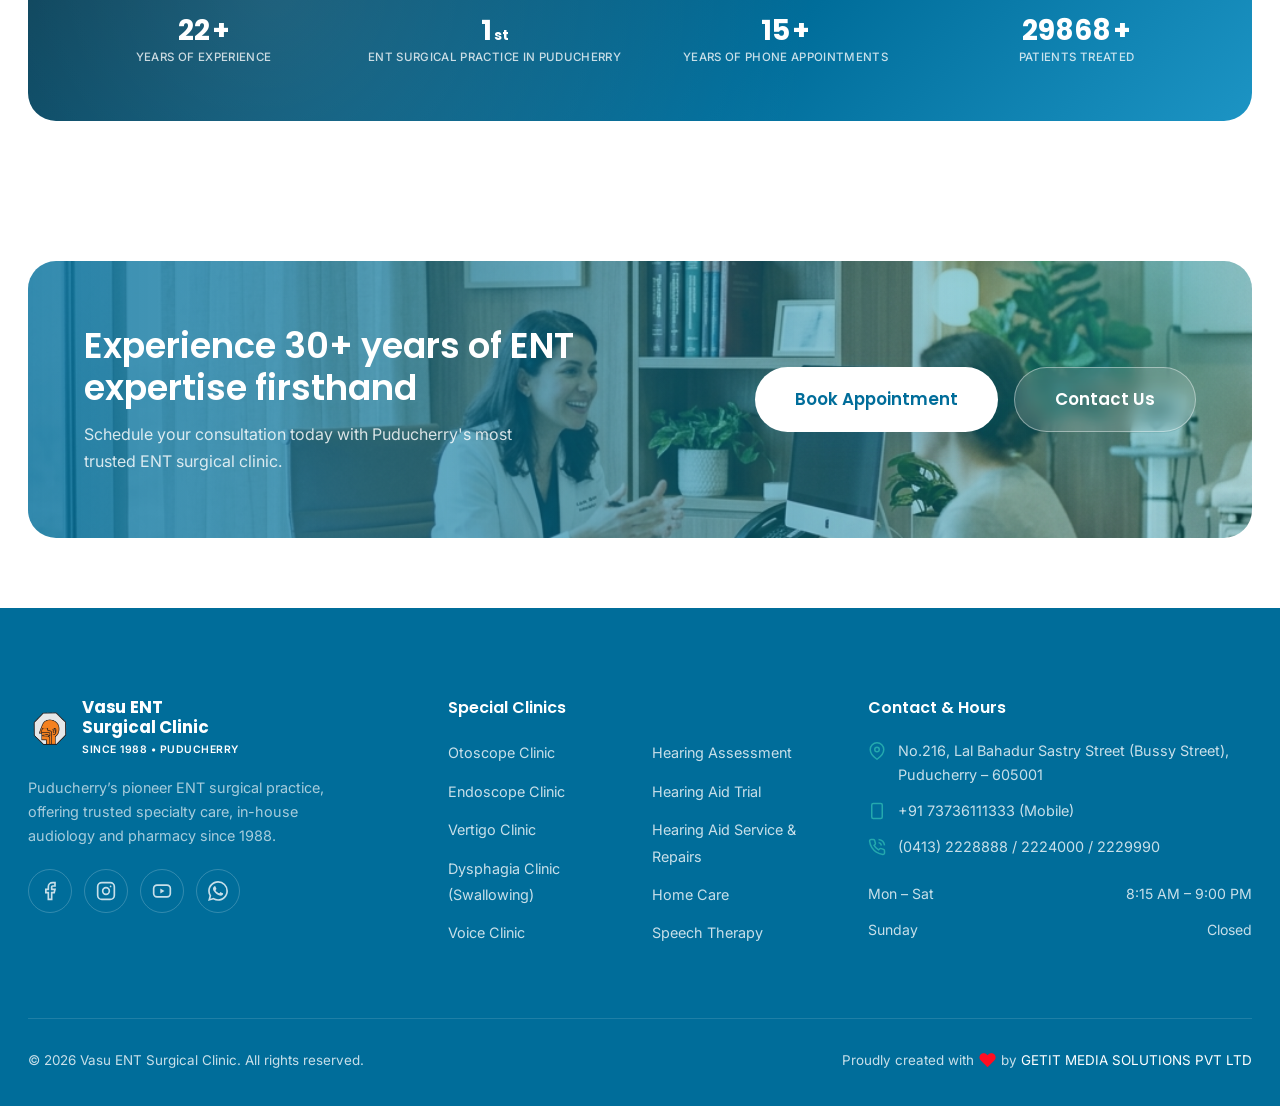
==== commit 9320d251: "crt" ====
--- a/about.html
+++ b/about.html
@@ -73,7 +73,7 @@
         <img src="assets/logo/ent-emblem.png" alt="Vasu ENT Surgical Clinic emblem" class="brand-emblem" width="46"
           height="46" />
         <span class="brand-text">
-          <span class="brand-name">Vasu ENT Surgical Clinic</span>
+          <span class="brand-name">Vasu ENT<br>Surgical Clinic</span>
           <span class="brand-tag">Since 1988 &bull; Puducherry</span>
         </span>
       </a>
@@ -83,7 +83,7 @@
           <a href="index.html" class="brand">
             <img src="assets/logo/ent-emblem.png" alt="Vasu ENT Surgical Clinic emblem" class="brand-emblem" width="40" height="40" />
             <span class="brand-text">
-              <span class="brand-name">Vasu ENT Surgical Clinic</span>
+              <span class="brand-name">Vasu ENT<br>Surgical Clinic</span>
               <span class="brand-tag">Since 1988 &bull; Puducherry</span>
             </span>
           </a>
@@ -100,46 +100,50 @@
           <a href="about.html" class="nav-link is-active" data-page="about.html">About Us</a>
         </div>
 
-        <div class="nav-item has-mega">
+        <div class="nav-item has-dropdown">
           <a href="specialties.html" class="nav-link" data-page="specialties.html" aria-haspopup="true">
-            Special Clinics
-            <svg class="chevron" viewBox="0 0 24 24" fill="none" stroke="currentColor" stroke-width="2.5"
-              stroke-linecap="round">
-              <path d="M6 9l6 6 6-6" />
-            </svg>
+            Special Clinic
+            <svg class="chevron" viewBox="0 0 24 24" fill="none" stroke="currentColor" stroke-width="2.5" stroke-linecap="round"><path d="M6 9l6 6 6-6" /></svg>
           </a>
-          <div class="mega-menu">
-            <div class="mega-grid">
-              <a href="specialties.html#otoscope-clinic" class="mega-card">
-                <span class="mega-card-title">Otoscope Clinic</span>
-                <span class="mega-card-desc">Advanced ear examination</span>
-              </a>
-
-              <a href="specialties.html#endoscope-clinic" class="mega-card">
-                <span class="mega-card-title">Endoscope Clinic</span>
-                <span class="mega-card-desc">Nasal &amp; throat diagnostics</span>
-              </a>
-
-              <a href="specialties.html#vertigo-clinic" class="mega-card">
-                <span class="mega-card-title">Vertigo Clinic</span>
-                <span class="mega-card-desc">Dizziness &amp; balance care</span>
-              </a>
-
-              <a href="specialties.html#voice-clinic" class="mega-card">
-                <span class="mega-card-title">Voice Clinic</span>
-                <span class="mega-card-desc">Vocal cord &amp; speech treatment</span>
-              </a>
-              
-              <a href="specialties.html#dysphagia-clinic" class="mega-card">
-                <span class="mega-card-title">Dysphagia Clinic</span>
-                <span class="mega-card-desc">Swallowing disorders</span>
-              </a>
-
-              <a href="specialties.html#hearing-assessment" class="mega-card">
-                <span class="mega-card-title">Desirable Audiology</span>
-                <span class="mega-card-desc">Hearing tests &amp; aids</span>
-              </a>
-            </div>
+          <div class="dropdown-menu">
+            <a href="specialties.html#otoscope-clinic" class="dropdown-link">Otoscope Clinic</a>
+            <a href="specialties.html#endoscope-clinic" class="dropdown-link">Endoscope Clinic</a>
+            <a href="specialties.html#super-speciality" class="dropdown-link">Super Speciality</a>
+            <a href="specialties.html#desirable-audiology" class="dropdown-link">Desirable Audiology</a>
+          </div>
+        </div>
+
+        <div class="nav-item">
+          <a href="otoscope-clinic.html" class="nav-link" data-page="otoscope-clinic.html">Otoscope Clinic</a>
+        </div>
+
+        <div class="nav-item">
+          <a href="endoscope-clinic.html" class="nav-link" data-page="endoscope-clinic.html">Endoscope Clinic</a>
+        </div>
+
+        <div class="nav-item has-dropdown">
+          <a href="super-speciality.html" class="nav-link" data-page="super-speciality.html" aria-haspopup="true">
+            Super Speciality
+            <svg class="chevron" viewBox="0 0 24 24" fill="none" stroke="currentColor" stroke-width="2.5" stroke-linecap="round"><path d="M6 9l6 6 6-6" /></svg>
+          </a>
+          <div class="dropdown-menu">
+            <a href="super-speciality.html#vertigo-clinic" class="dropdown-link">Vertigo Clinic</a>
+            <a href="super-speciality.html#dysphagia-clinic" class="dropdown-link">Dysphagia Clinic (Swallowing)</a>
+            <a href="super-speciality.html#voice-clinic" class="dropdown-link">Voice Clinic</a>
+          </div>
+        </div>
+
+        <div class="nav-item has-dropdown">
+          <a href="desirable-audiology.html" class="nav-link" data-page="desirable-audiology.html" aria-haspopup="true">
+            Desirable Audiology
+            <svg class="chevron" viewBox="0 0 24 24" fill="none" stroke="currentColor" stroke-width="2.5" stroke-linecap="round"><path d="M6 9l6 6 6-6" /></svg>
+          </a>
+          <div class="dropdown-menu">
+            <a href="desirable-audiology.html#hearing-assessment" class="dropdown-link">Hearing Assessment</a>
+            <a href="desirable-audiology.html#hearing-aid-trial" class="dropdown-link">Hearing Aid Trial</a>
+            <a href="desirable-audiology.html#hearing-aid-service" class="dropdown-link">Hearing Services &amp; Repairs</a>
+            <a href="desirable-audiology.html#home-care" class="dropdown-link">Home Care</a>
+            <a href="desirable-audiology.html#speech-therapy" class="dropdown-link">Speech Therapy</a>
           </div>
         </div>
 
@@ -148,11 +152,11 @@
         </div>
 
         <div class="nav-item nav-cta">
-          <a href="booking.html" class="btn btn-primary btn-sm">Book an Appointment</a>
+          <a href="booking.html" class="btn btn-primary btn-sm">Enquiry Now</a>
         </div>
 
         <div class="mobile-menu-actions">
-          <a href="booking.html" class="btn btn-primary btn-block">Book an Appointment</a>
+          <a href="booking.html" class="btn btn-primary btn-block">Enquiry Now</a>
           <a href="tel:+9173736111333" class="btn btn-outline btn-block">Call Clinic</a>
         </div>
       </nav>
@@ -195,7 +199,7 @@
       <div class="container">
         <div class="doctor-card" data-reveal="up">
           <div class="doctor-photo">
-            <img src="assets/images/founder_portrait.png" alt="Dr. L. Vasudevan, Founder and Chief ENT Surgeon"
+            <img src="assets/logo/Doctor_Vasu.png" alt="Dr. L. Vasudevan, Founder and Chief ENT Surgeon"
               loading="lazy" />
           </div>
           <div class="doctor-info">
@@ -363,7 +367,7 @@
             <img src="assets/logo/ent-emblem.png" alt="Vasu ENT Surgical Clinic emblem" class="brand-emblem" width="46"
               height="46" />
             <span class="brand-text">
-              <span class="brand-name">Vasu ENT Surgical Clinic</span>
+              <span class="brand-name">Vasu ENT<br>Surgical Clinic</span>
               <span class="brand-tag">Since 1988 &bull; Puducherry</span>
             </span>
           </a>
@@ -385,7 +389,7 @@
                 <rect x="2" y="5" width="20" height="14" rx="4" />
                 <path d="M10 9l5 3-5 3z" fill="currentColor" stroke="none" />
               </svg></a>
-            <a href="https://wa.me/917373611133" aria-label="WhatsApp"><svg viewBox="0 0 24 24" fill="currentColor">
+            <a href="tel:+9173736111333" aria-label="Phone"><svg viewBox="0 0 24 24" fill="currentColor">
                 <path
                   d="M17.472 14.382c-.297-.149-1.758-.867-2.03-.967-.273-.099-.471-.148-.67.15-.197.297-.767.966-.94 1.164-.173.199-.347.223-.644.075-.297-.15-1.255-.463-2.39-1.475-.883-.788-1.48-1.761-1.653-2.059-.173-.297-.018-.458.13-.606.134-.133.298-.347.446-.52.149-.174.198-.298.298-.497.099-.198.05-.371-.025-.52-.075-.149-.669-1.612-.916-2.207-.242-.579-.487-.5-.669-.51a12.8 12.8 0 0 0-.57-.01c-.198 0-.52.074-.792.372-.272.297-1.04 1.016-1.04 2.479 0 1.462 1.065 2.875 1.213 3.074.149.198 2.096 3.2 5.077 4.487.709.306 1.262.489 1.694.625.712.227 1.36.195 1.871.118.571-.085 1.758-.719 2.006-1.413.248-.694.248-1.289.173-1.413-.074-.124-.272-.198-.57-.347m-5.421 7.403h-.004a9.87 9.87 0 0 1-5.031-1.378l-.361-.214-3.741.982.998-3.648-.235-.374a9.86 9.86 0 0 1-1.51-5.26c.001-5.45 4.436-9.884 9.888-9.884 2.64 0 5.122 1.03 6.988 2.898a9.825 9.825 0 0 1 2.893 6.994c-.003 5.45-4.437 9.884-9.885 9.884m8.413-18.297A11.815 11.815 0 0 0 12.05 0C5.495 0 .16 5.335.157 11.892c0 2.096.547 4.142 1.588 5.945L.057 24l6.305-1.654a11.882 11.882 0 0 0 5.683 1.448h.005c6.554 0 11.89-5.335 11.893-11.893a11.821 11.821 0 0 0-3.48-8.413Z" />
               </svg></a>
@@ -425,15 +429,22 @@
             <li>
               <a href="tel:+9173736111333">
                 <svg viewBox="0 0 24 24" fill="none" stroke="currentColor" stroke-width="2">
-                  <path
-                    d="M22 16.92v3a2 2 0 01-2.18 2 19.79 19.79 0 01-8.63-3.07 19.5 19.5 0 01-6-6A19.79 19.79 0 011.12 4.18 2 2 0 013.11 2h3a2 2 0 012 1.72c.127.96.362 1.903.7 2.81a2 2 0 01-.45 2.11L7.09 9.91a16 16 0 006 6l1.27-1.27a2 2 0 012.11-.45c.907.338 1.85.573 2.81.7A2 2 0 0122 16.92z" />
+                  <rect x="5" y="2" width="14" height="20" rx="2" ry="2"></rect><line x1="12" y1="18" x2="12.01" y2="18"></line>
                 </svg>
-                <span>+91 73736111333</span>
+                <span>+91 73736111333 (Mobile)</span>
+              </a>
+            </li>
+            <li>
+              <a href="tel:+914132228888">
+                <svg viewBox="0 0 24 24" fill="none" stroke="currentColor" stroke-width="2">
+                  <path d="M22 16.92v3a2 2 0 0 1-2.18 2 19.79 19.79 0 0 1-8.63-3.07 19.5 19.5 0 0 1-6-6 19.79 19.79 0 0 1-3.07-8.67A2 2 0 0 1 4.11 2h3a2 2 0 0 1 2 1.72 12.84 12.84 0 0 0 .7 2.81 2 2 0 0 1-.45 2.11L8.09 9.91a16 16 0 0 0 6 6l1.27-1.27a2 2 0 0 1 2.11-.45 12.84 12.84 0 0 0 2.81.7A2 2 0 0 1 22 16.92z"/><path d="M14.05 2a9 9 0 0 1 8 7.94"/><path d="M14.05 6A5 5 0 0 1 18 10"/>
+                </svg>
+                <span>(0413) 2228888 / 2224000 / 2229990</span>
               </a>
             </li>
           </ul>
           <div style="margin-top: 18px;">
-            <div class="footer-hours-row"><span>Mon &ndash; Sat</span><span>9:00 AM &ndash; 7:00 PM</span></div>
+            <div class="footer-hours-row"><span>Mon &ndash; Sat</span><span>8:15 AM &ndash; 9:00 PM</span></div>
             <div class="footer-hours-row"><span>Sunday</span><span>Closed</span></div>
           </div>
         </div>
--- a/css/style.css
+++ b/css/style.css
@@ -60,7 +60,7 @@
   --radius-full: 999px;
 
   /* Layout */
-  --container-width: 1240px;
+  --container-width: 1360px;
   --header-height: 84px;
   --transition: 0.35s cubic-bezier(0.4, 0, 0.2, 1);
 }
@@ -330,6 +330,8 @@
 
 .btn-block {
   width: 100%;
+  white-space: normal;
+  text-align: center;
 }
 
 /* Ripple */
@@ -404,18 +406,24 @@
 
 @media (min-width: 993px) {
   .site-header {
-    top: 20px;
-    left: 50%;
-    transform: translateX(-50%);
-    width: calc(100% - 48px);
-    max-width: var(--container-width);
+    top: 0;
+    left: 0;
+    transform: none;
+    width: 100%;
+    max-width: 100%;
     height: var(--header-height);
-    border-radius: var(--radius-full);
+    border-radius: 0;
     background: rgba(255, 255, 255, 0.08);
-    border: 1px solid rgba(255, 255, 255, 0.15);
+    border: none;
+    border-bottom: 1px solid rgba(255, 255, 255, 0.15);
     backdrop-filter: blur(16px);
     -webkit-backdrop-filter: blur(16px);
     box-shadow: 0 4px 30px rgba(0, 0, 0, 0.03);
+  }
+
+  .site-header .navbar {
+    max-width: 100%;
+    padding-inline: 40px;
   }
 
   .site-header .brand-name {
@@ -452,11 +460,13 @@
   }
 
   .site-header.is-scrolled {
-    top: 10px;
+    top: 0;
     height: 72px;
-    background: rgba(255, 255, 255, 0.85);
-    border: 1px solid rgba(var(--ear-rgb), 0.1);
+    background: rgba(255, 255, 255, 0.95);
+    border: none;
+    border-bottom: 1px solid rgba(var(--ear-rgb), 0.1);
     box-shadow: 0 12px 40px rgba(var(--ear-rgb), 0.08);
+    border-radius: 0;
   }
   .site-header.is-scrolled .brand-name {
     color: var(--color-primary-dark);
@@ -491,20 +501,21 @@
   display: flex;
   align-items: center;
   justify-content: space-between;
-  gap: 24px;
+  gap: 12px;
 }
 
 .brand {
   display: flex;
   align-items: center;
-  gap: 12px;
+  gap: 10px;
   font-family: var(--font-heading);
   z-index: 10;
+  flex-shrink: 0;
 }
 
 .brand-emblem {
-  width: 46px;
-  height: 46px;
+  width: 44px;
+  height: 44px;
   border-radius: 14px;
   object-fit: contain;
   transition: transform var(--transition);
@@ -516,21 +527,23 @@
 .brand-text {
   display: flex;
   flex-direction: column;
-  line-height: 1.15;
 }
 
 .brand-name {
   font-weight: 700;
-  font-size: 1.12rem;
+  font-size: 1.05rem;
   color: var(--color-primary-dark);
   letter-spacing: -0.01em;
+  white-space: nowrap;
+  line-height: 1.15;
+  margin-bottom: 4px;
 }
 
 .brand-tag {
   font-family: var(--font-body);
-  font-size: 0.68rem;
+  font-size: 0.65rem;
   font-weight: 600;
-  letter-spacing: 0.09em;
+  letter-spacing: 0.05em;
   text-transform: uppercase;
   color: var(--color-secondary);
 }
@@ -538,7 +551,7 @@
 .nav-menu {
   display: flex;
   align-items: center;
-  gap: 6px;
+  gap: 2px;
   margin-left: auto;
 }
 
@@ -549,14 +562,15 @@
 .nav-link {
   display: flex;
   align-items: center;
-  gap: 6px;
+  gap: 3px;
   font-family: var(--font-heading);
-  font-weight: 500;
-  font-size: 0.94rem;
+  font-weight: 600;
+  font-size: 0.85rem;
   color: var(--color-text);
-  padding: 12px 16px;
+  padding: 8px 8px;
   border-radius: var(--radius-full);
   transition: color var(--transition), background var(--transition);
+  white-space: nowrap;
 }
 
 .nav-link:hover,
@@ -577,12 +591,12 @@
 }
 
 .nav-cta {
-  margin-left: 10px;
+  margin-left: 4px;
 }
 
 .nav-cta .btn {
-  padding-left: 36px;
-  padding-right: 36px;
+  padding-left: 20px;
+  padding-right: 20px;
 }
 
 .nav-actions {
@@ -721,6 +735,266 @@
   font-size: 0.85rem;
   color: var(--color-text-muted);
   line-height: 1.4;
+}
+
+/* ==========================================================================
+   Clean & Elegant Multi-level Dropdown Menu
+   ========================================================================== */
+.mega-menu--clean {
+  width: min(620px, 94vw);
+  padding: 20px 24px;
+  border-radius: 20px;
+  background: rgba(255, 255, 255, 0.98);
+  backdrop-filter: blur(24px);
+  -webkit-backdrop-filter: blur(24px);
+  border: 1px solid rgba(0, 109, 154, 0.14);
+  box-shadow: 0 20px 50px rgba(0, 80, 120, 0.16), 0 4px 12px rgba(0, 0, 0, 0.04);
+}
+
+.mega-grid-clean {
+  display: grid;
+  grid-template-columns: repeat(2, 1fr);
+  gap: 16px;
+  align-items: start;
+}
+
+.mega-col {
+  display: flex;
+  flex-direction: column;
+  gap: 10px;
+}
+
+/* Direct link items (1 & 2) */
+.mega-link-item {
+  display: flex;
+  align-items: center;
+  gap: 12px;
+  padding: 12px 14px;
+  border-radius: 12px;
+  background: rgba(var(--nose-rgb), 0.04);
+  border: 1px solid rgba(var(--nose-rgb), 0.08);
+  text-decoration: none;
+  transition: all 0.25s cubic-bezier(0.16, 1, 0.3, 1);
+}
+
+.mega-link-item:hover {
+  background: #ffffff;
+  border-color: var(--nose-color);
+  box-shadow: 0 6px 18px rgba(0, 109, 154, 0.1);
+  transform: translateY(-2px);
+}
+
+.mega-item-num {
+  display: inline-flex;
+  align-items: center;
+  justify-content: center;
+  width: 30px;
+  height: 30px;
+  min-width: 30px;
+  border-radius: 8px;
+  background: linear-gradient(135deg, var(--ear-color) 0%, var(--nose-color) 100%);
+  color: #ffffff;
+  font-family: var(--font-heading);
+  font-weight: 700;
+  font-size: 0.88rem;
+  box-shadow: 0 2px 6px rgba(0, 109, 154, 0.2);
+  transition: transform 0.25s ease;
+}
+
+.mega-link-item:hover .mega-item-num,
+.mega-link-group:hover .mega-item-num {
+  transform: scale(1.1);
+}
+
+.mega-item-name {
+  font-family: var(--font-heading);
+  font-weight: 600;
+  font-size: 0.94rem;
+  color: var(--color-primary-dark);
+  transition: color 0.25s ease;
+}
+
+.mega-link-item:hover .mega-item-name {
+  color: var(--ear-color);
+}
+
+/* Group items (3 & 4) */
+.mega-link-group {
+  border-radius: 12px;
+  background: rgba(var(--nose-rgb), 0.04);
+  border: 1px solid rgba(var(--nose-rgb), 0.08);
+  transition: all 0.25s cubic-bezier(0.16, 1, 0.3, 1);
+  overflow: hidden;
+}
+
+.mega-link-group:hover,
+.mega-link-group:focus-within,
+.mega-link-group.is-expanded {
+  background: #ffffff;
+  border-color: var(--nose-color);
+  box-shadow: 0 8px 22px rgba(0, 109, 154, 0.12);
+}
+
+.mega-group-head {
+  display: flex;
+  align-items: center;
+  gap: 12px;
+  padding: 12px 14px;
+  cursor: pointer;
+}
+
+.group-chevron {
+  width: 14px;
+  height: 14px;
+  color: var(--color-text-muted);
+  margin-left: auto;
+  transition: transform 0.3s ease, color 0.3s ease;
+}
+
+.mega-link-group:hover .group-chevron,
+.mega-link-group.is-expanded .group-chevron {
+  transform: rotate(90deg);
+  color: var(--nose-color);
+}
+
+/* Sub-items dropdown on hover */
+.mega-group-dropdown {
+  max-height: 0;
+  opacity: 0;
+  visibility: hidden;
+  overflow: hidden;
+  display: flex;
+  flex-direction: column;
+  gap: 4px;
+  padding: 0 10px 0 14px;
+  transition: all 0.35s cubic-bezier(0.16, 1, 0.3, 1);
+}
+
+.mega-link-group:hover .mega-group-dropdown,
+.mega-link-group:focus-within .mega-group-dropdown,
+.mega-link-group.is-expanded .mega-group-dropdown {
+  max-height: 300px;
+  opacity: 1;
+  visibility: visible;
+  padding: 4px 10px 10px 14px;
+}
+
+.mega-sub-link {
+  display: flex;
+  align-items: center;
+  gap: 10px;
+  padding: 7px 10px;
+  border-radius: 8px;
+  text-decoration: none;
+  background: rgba(var(--nose-rgb), 0.03);
+  transition: all 0.2s ease;
+}
+
+.mega-sub-link:hover {
+  background: linear-gradient(135deg, rgba(36, 169, 174, 0.12) 0%, rgba(0, 109, 154, 0.12) 100%);
+  transform: translateX(4px);
+}
+
+.mega-sub-num {
+  font-family: var(--font-heading);
+  font-weight: 700;
+  font-size: 0.78rem;
+  color: var(--ear-color);
+  padding: 2px 6px;
+  border-radius: 5px;
+  background: rgba(var(--ear-rgb), 0.09);
+  transition: all 0.2s ease;
+}
+
+.mega-sub-link:hover .mega-sub-num {
+  background: var(--nose-color);
+  color: #ffffff;
+}
+
+.mega-sub-name {
+  font-family: var(--font-heading);
+  font-weight: 600;
+  font-size: 0.88rem;
+  color: var(--color-text);
+  transition: color 0.2s ease;
+}
+
+.mega-sub-link:hover .mega-sub-name {
+  color: var(--ear-color);
+}
+
+/* ==========================================================================
+   Standard Dropdown Menu
+   ========================================================================== */
+.nav-item.has-dropdown {
+  position: relative;
+}
+
+.dropdown-menu {
+  position: absolute;
+  top: 100%;
+  left: 50%;
+  transform: translateX(-50%) translateY(15px);
+  width: max-content;
+  min-width: 200px;
+  margin-top: 10px;
+  padding: 12px;
+  background: rgba(255, 255, 255, 0.98);
+  backdrop-filter: blur(24px);
+  -webkit-backdrop-filter: blur(24px);
+  border: 1px solid rgba(0, 109, 154, 0.14);
+  border-radius: 16px;
+  box-shadow: 0 20px 50px rgba(0, 80, 120, 0.16), 0 4px 12px rgba(0, 0, 0, 0.04);
+  opacity: 0;
+  visibility: hidden;
+  transition: all 0.3s cubic-bezier(0.2, 0.8, 0.2, 1);
+  z-index: 100;
+  display: flex;
+  flex-direction: column;
+  gap: 4px;
+}
+
+.nav-item.has-dropdown:hover .dropdown-menu {
+  opacity: 1;
+  visibility: visible;
+  transform: translateX(-50%) translateY(0);
+}
+
+/* Ensure the hover bridge exists */
+.nav-item.has-dropdown::after {
+  content: '';
+  position: absolute;
+  bottom: -20px;
+  left: 0;
+  right: 0;
+  height: 20px;
+}
+
+.dropdown-link {
+  display: block;
+  padding: 10px 16px;
+  border-radius: 8px;
+  font-family: var(--font-body);
+  font-size: 0.95rem;
+  font-weight: 500;
+  color: var(--color-primary-dark);
+  text-decoration: none;
+  transition: all 0.2s ease;
+  background: transparent;
+}
+
+.dropdown-link:hover {
+  background: rgba(var(--nose-rgb), 0.06);
+  color: var(--ear-color);
+  transform: translateX(4px);
+}
+
+/* Ensure chevron rotates */
+.nav-item.has-dropdown .nav-link .chevron {
+  transition: transform 0.3s ease;
+}
+.nav-item.has-dropdown:hover .nav-link .chevron {
+  transform: rotate(180deg);
 }
 
 /* ==========================================================================
@@ -1336,13 +1610,41 @@
    Specialties page hero
    ========================================================================== */
 .page-hero--specialties {
-  background: linear-gradient(to right, rgba(0, 0, 0, 0.6), rgba(0, 0, 0, 0.2)), url('../assets/images/specialties-hero.png');
+  background: linear-gradient(to right, rgba(0, 0, 0, 0.7), rgba(0, 0, 0, 0.2)), url('../assets/images/hero_special_clinic.png');
   background-size: cover;
   background-position: center;
   padding: calc(var(--header-height) + 90px) 0 110px;
 }
-
-.page-hero--specialties::before {
+.page-hero--otoscope {
+  background: linear-gradient(to right, rgba(0, 0, 0, 0.7), rgba(0, 0, 0, 0.2)), url('../assets/images/hero_otoscope_clinic.png');
+  background-size: cover;
+  background-position: center;
+  padding: calc(var(--header-height) + 90px) 0 110px;
+}
+.page-hero--endoscope {
+  background: linear-gradient(to right, rgba(0, 0, 0, 0.7), rgba(0, 0, 0, 0.2)), url('../assets/images/hero_endoscope_clinic.png');
+  background-size: cover;
+  background-position: center;
+  padding: calc(var(--header-height) + 90px) 0 110px;
+}
+.page-hero--super-speciality {
+  background: linear-gradient(to right, rgba(0, 0, 0, 0.7), rgba(0, 0, 0, 0.2)), url('../assets/images/hero_super_speciality.png');
+  background-size: cover;
+  background-position: center;
+  padding: calc(var(--header-height) + 90px) 0 110px;
+}
+.page-hero--audiology {
+  background: linear-gradient(to right, rgba(0, 0, 0, 0.7), rgba(0, 0, 0, 0.2)), url('../assets/images/hero_desirable_audiology.png');
+  background-size: cover;
+  background-position: center;
+  padding: calc(var(--header-height) + 90px) 0 110px;
+}
+
+.page-hero--specialties::before,
+.page-hero--otoscope::before,
+.page-hero--endoscope::before,
+.page-hero--super-speciality::before,
+.page-hero--audiology::before {
   display: none;
 }
 
@@ -1706,6 +2008,10 @@
   align-items: center;
 }
 
+.split-section > * {
+  min-width: 0;
+}
+
 .split-visual {
   position: relative;
 }
@@ -2071,6 +2377,7 @@
   justify-content: space-between;
   gap: 40px;
   position: relative;
+  overflow: hidden;
   isolation: isolate;
 }
 
@@ -2457,7 +2764,7 @@
   inset: 0;
   border-radius: 50%;
   background: #25d366;
-  animation: pulse-ring 2.2s ease-out infinite;
+  animation: pulse-ring-anim 2.2s ease-out infinite;
   z-index: -1;
 }
 
@@ -2469,6 +2776,7 @@
   border-radius: var(--radius-lg);
   box-shadow: var(--shadow-lg);
   padding: 48px;
+  min-width: 0;
 }
 
 .form-grid {
@@ -2482,6 +2790,7 @@
   flex-direction: column;
   gap: 8px;
   margin-bottom: 22px;
+  min-width: 0;
 }
 
 .form-group.full {
@@ -2501,6 +2810,7 @@
 
 .form-control {
   width: 100%;
+  min-width: 0;
   padding: 14px 18px;
   border: 1.5px solid var(--color-border);
   border-radius: var(--radius-sm);
@@ -2827,6 +3137,47 @@
      header + sticky tabs bar instead of underneath them. */
   scroll-margin-top: calc(var(--header-height) + 130px);
 }
+.specialty-subpanel {
+  display: none;
+  scroll-margin-top: calc(var(--header-height) + 130px);
+}
+.specialty-subpanel.is-active {
+  display: block;
+  animation: panel-enter 0.5s cubic-bezier(0.16, 1, 0.3, 1) forwards;
+}
+
+/* Subtabs Styling */
+.subtab-btn {
+  color: var(--color-text-muted);
+  background: transparent;
+  transition: all 0.3s cubic-bezier(0.4, 0, 0.2, 1);
+  border: 1px solid transparent;
+}
+.subtab-btn:hover {
+  background: rgba(255, 255, 255, 0.8);
+  color: var(--color-primary-dark) !important;
+}
+.subtab-btn.is-active {
+  background: linear-gradient(135deg, var(--ear-color) 0%, #1c94c4 100%) !important;
+  color: #ffffff !important;
+  box-shadow: 0 4px 15px rgba(var(--ear-rgb), 0.2);
+}
+
+/* Hub Styling */
+.hub-card {
+  transition: all 0.3s cubic-bezier(0.4, 0, 0.2, 1) !important;
+}
+.hub-card:hover {
+  transform: translateY(-5px);
+  border-color: rgba(var(--nose-rgb), 0.3) !important;
+  box-shadow: var(--shadow-md) !important;
+}
+.hub-link {
+  transition: gap 0.2s ease;
+}
+.hub-link:hover {
+  gap: 10px !important;
+}
 .specialty-panel.is-active {
   display: block;
   animation: panel-enter 0.6s cubic-bezier(0.16, 1, 0.3, 1) forwards;
@@ -2848,11 +3199,10 @@
   position: relative;
   display: block; /* Content stacked on top of background image */
   border-radius: 32px;
-  background-color: #02293b; /* Rich fallback */
-  background-repeat: no-repeat;
-  background-size: cover;
-  background-position: right center;
-  background-attachment: fixed; /* Desktop parallax background */
+  background: 
+    radial-gradient(rgba(255, 255, 255, 0.08) 1.2px, transparent 1.2px),
+    var(--gradient-deep);
+  background-size: 28px 28px, 100% 100%;
   margin-bottom: 48px;
   overflow: hidden;
   isolation: isolate;
@@ -2866,13 +3216,7 @@
   content: "";
   position: absolute;
   inset: 0;
-  background: linear-gradient(90deg, 
-    #02293b 0%, 
-    rgba(2, 41, 59, 0.95) 35%, 
-    rgba(2, 41, 59, 0.6) 65%, 
-    rgba(2, 41, 59, 0.15) 85%, 
-    rgba(2, 41, 59, 0) 100%
-  );
+  background: none;
   z-index: -1;
   pointer-events: none;
 }
@@ -2905,7 +3249,7 @@
   display: flex;
   flex-direction: column;
   justify-content: center;
-  max-width: 65%; /* limits text to left side */
+  max-width: 60%; /* limits text to left side */
   padding: 64px 60px;
   position: relative;
   z-index: 2;
@@ -2983,12 +3327,27 @@
 /* Background image covering card completely */
 .sp-hero-graphic {
   position: absolute;
-  inset: 0;
-  width: 100%;
+  top: 0;
+  right: 0;
+  width: 55%;
   height: 100%;
   z-index: -2;
   pointer-events: none;
   overflow: hidden;
+  -webkit-mask-image: linear-gradient(90deg, 
+    rgba(0, 0, 0, 0) 0%, 
+    rgba(0, 0, 0, 0.1) 15%, 
+    rgba(0, 0, 0, 0.65) 55%, 
+    rgba(0, 0, 0, 0.95) 85%, 
+    rgba(0, 0, 0, 1) 100%
+  );
+  mask-image: linear-gradient(90deg, 
+    rgba(0, 0, 0, 0) 0%, 
+    rgba(0, 0, 0, 0.1) 15%, 
+    rgba(0, 0, 0, 0.65) 55%, 
+    rgba(0, 0, 0, 0.95) 85%, 
+    rgba(0, 0, 0, 1) 100%
+  );
 }
 
 .sp-hero-graphic svg {
@@ -3163,6 +3522,10 @@
   grid-template-columns: 1.5fr 1fr;
   gap: 32px;
   align-items: start;
+}
+
+.sp-grid > * {
+  min-width: 0;
 }
 
 .sp-panel-card {
@@ -3495,6 +3858,140 @@
   transition: transform 0.5s cubic-bezier(0.4, 0, 0.2, 1);
 }
 
+
 .sp-hero:hover .sp-hero-img {
   transform: scale(1.03);
 }
+
+/* ==========================================================================
+   Clinic Tab Navigation — orange-themed, centered pill tabs
+   Used in specialties.html, super-speciality.html, desirable-audiology.html
+   ========================================================================== */
+
+.clinic-tab-nav {
+  display: flex;
+  flex-wrap: wrap;
+  gap: 8px;
+  justify-content: center;
+  align-items: center;
+  background: #fff7f4;
+  border: 1.5px solid rgba(248, 113, 66, 0.15);
+  border-radius: var(--radius-full);
+  padding: 6px 8px;
+  box-shadow: 0 2px 12px rgba(248, 113, 66, 0.08);
+}
+
+.clinic-tab-btn {
+  display: inline-flex;
+  align-items: center;
+  gap: 7px;
+  padding: 10px 20px;
+  font-family: var(--font-heading);
+  font-weight: 600;
+  font-size: 0.875rem;
+  color: #7a5a4e;
+  background: transparent;
+  border: none;
+  border-radius: var(--radius-full);
+  cursor: pointer;
+  text-decoration: none;
+  transition: all 0.28s cubic-bezier(0.4, 0, 0.2, 1);
+  white-space: nowrap;
+}
+
+.clinic-tab-btn svg {
+  flex-shrink: 0;
+  transition: stroke 0.28s ease;
+}
+
+.clinic-tab-btn:hover {
+  background: rgba(248, 113, 66, 0.1);
+  color: var(--throat-color);
+}
+
+.clinic-tab-btn.is-active {
+  background: var(--gradient-primary);
+  color: #fff;
+  box-shadow: 0 4px 14px rgba(248, 113, 66, 0.35);
+}
+
+.clinic-tab-btn.is-active svg {
+  stroke: #fff;
+}
+
+/* Clinic Sub-Tab Navigation — second-level orange tabs */
+.clinic-subtab-nav {
+  display: flex;
+  flex-wrap: wrap;
+  gap: 6px;
+  justify-content: center;
+  align-items: center;
+  background: #fff7f4;
+  border: 1.5px solid rgba(248, 113, 66, 0.12);
+  border-radius: var(--radius-full);
+  padding: 5px 8px;
+  box-shadow: 0 2px 8px rgba(248, 113, 66, 0.07);
+}
+
+.clinic-subtab-btn {
+  display: inline-flex;
+  align-items: center;
+  padding: 9px 18px;
+  font-family: var(--font-heading);
+  font-weight: 600;
+  font-size: 0.84rem;
+  color: #7a5a4e;
+  background: transparent;
+  border: none;
+  border-radius: var(--radius-full);
+  cursor: pointer;
+  transition: all 0.26s cubic-bezier(0.4, 0, 0.2, 1);
+  white-space: nowrap;
+}
+
+.clinic-subtab-btn:hover {
+  background: rgba(248, 113, 66, 0.1);
+  color: var(--throat-color);
+}
+
+.clinic-subtab-btn.is-active {
+  background: linear-gradient(135deg, var(--throat-color) 0%, #ff9d6b 100%);
+  color: #fff;
+  box-shadow: 0 3px 12px rgba(248, 113, 66, 0.3);
+}
+
+/* Responsive adjustments */
+@media (max-width: 768px) {
+  .clinic-tab-nav {
+    border-radius: var(--radius-lg);
+    padding: 6px;
+    gap: 4px;
+  }
+
+  .clinic-tab-btn {
+    padding: 8px 14px;
+    font-size: 0.8rem;
+    gap: 5px;
+  }
+
+  .clinic-subtab-nav {
+    border-radius: var(--radius-lg);
+    padding: 5px;
+    gap: 4px;
+  }
+
+  .clinic-subtab-btn {
+    padding: 7px 12px;
+    font-size: 0.78rem;
+  }
+}
+
+/* Clinic Tab Strip — sits directly below hero section */
+.clinic-tab-strip {
+  background: #ffffff;
+  padding: 18px 0;
+  border-bottom: 1px solid rgba(248, 113, 66, 0.12);
+  box-shadow: 0 4px 16px rgba(0, 109, 154, 0.06);
+  position: relative;
+  z-index: 10;
+}
--- a/css/animations.css
+++ b/css/animations.css
@@ -290,6 +290,77 @@
 }
 
 /* ─────────────────────────────────────────────────────────────
+   FLOATING EXPERIENCE BADGE (HERO IMAGE OVERLAY)
+───────────────────────────────────────────────────────────── */
+@keyframes badge-blink {
+  0%, 100% { 
+    opacity: 1;
+    box-shadow: 0 0 30px rgba(255, 255, 255, 0.6), 0 0 15px rgba(36, 169, 174, 0.8);
+    transform: scale(1);
+  }
+  50% {
+    opacity: 0.2;
+    box-shadow: none;
+    transform: scale(0.98);
+  }
+}
+
+.floating-exp-badge {
+  position: absolute;
+  top: 25%; /* Moved down significantly so it doesn't overlap the navbar */
+  right: 40px;
+  width: 95px;
+  height: 95px;
+  background: linear-gradient(135deg, var(--color-primary, #006d9a), var(--color-accent, #24a9ae));
+  border-radius: 50%;
+  display: flex;
+  align-items: center;
+  justify-content: center;
+  z-index: 10;
+  animation: badge-blink 1.2s infinite; /* Changed to a faster blink */
+  color: #ffffff;
+  text-align: center;
+  border: 4px solid rgba(255, 255, 255, 0.9);
+}
+
+.floating-exp-badge .badge-content {
+  display: flex;
+  flex-direction: column;
+  align-items: center;
+}
+
+.floating-exp-badge .badge-num {
+  font-size: 1.5rem;
+  font-weight: 800;
+  line-height: 1;
+  text-shadow: 0 2px 5px rgba(0,0,0,0.3);
+}
+
+.floating-exp-badge .badge-text {
+  font-size: 0.75rem;
+  font-weight: 600;
+  text-transform: uppercase;
+  letter-spacing: 0.5px;
+  line-height: 1.2;
+  margin-top: 2px;
+}
+
+@media (max-width: 992px) {
+  .floating-exp-badge {
+    width: 80px;
+    height: 80px;
+    right: 20px;
+    top: 5%;
+  }
+  .floating-exp-badge .badge-num {
+    font-size: 1.2rem;
+  }
+  .floating-exp-badge .badge-text {
+    font-size: 0.65rem;
+  }
+}
+
+/* ─────────────────────────────────────────────────────────────
    REDUCED MOTION — respect user preference
 ───────────────────────────────────────────────────────────── */
 @media (prefers-reduced-motion: reduce) {
--- a/css/responsive.css
+++ b/css/responsive.css
@@ -22,8 +22,9 @@
   max-width: 100%;
 }
 
-body {
+html, body {
   overflow-x: hidden;
+  max-width: 100%;
 }
 
 /* ==========================================================================
@@ -58,6 +59,40 @@
 @media (max-width: 1200px) {
   .container {
     padding-inline: 24px;
+  }
+
+  /* Tighten the pill nav so Home/About Us/Special Clinics/Contact
+     never wrap to two lines before the drawer breakpoint kicks in. */
+  .nav-menu {
+    gap: 2px;
+  }
+
+  .nav-link {
+    padding: 12px 10px;
+    font-size: 0.86rem;
+  }
+
+  .nav-phone {
+    font-size: 0.82rem;
+    gap: 6px;
+  }
+
+  .nav-actions {
+    gap: 10px;
+  }
+
+  .nav-cta {
+    margin-left: 4px;
+  }
+
+  .nav-cta .btn {
+    padding-left: 22px;
+    padding-right: 22px;
+    font-size: 0.9rem;
+  }
+
+  .brand-name {
+    font-size: 1.02rem;
   }
 
   .hero-grid {
@@ -285,6 +320,21 @@
     background: rgba(var(--ear-rgb), 0.04);
   }
 
+  .mega-menu--clean {
+    padding: 0;
+  }
+
+  .mega-grid-clean {
+    grid-template-columns: 1fr;
+    padding: 0;
+    gap: 10px;
+  }
+
+  .mega-link-item,
+  .mega-link-group {
+    background: rgba(var(--ear-rgb), 0.03);
+  }
+
   .mobile-menu-actions {
     margin-top: 24px;
     margin-inline: 20px;
@@ -303,20 +353,22 @@
   }
 
   .hero-grid {
-    grid-template-columns: 1fr;
-    gap: 40px;
+    display: flex;
+    flex-direction: column-reverse;
+    gap: 32px;
   }
 
   .hero-visual {
-    position: absolute;
-    inset: 0;
-    width: 100%;
-    height: 100%;
+    position: relative;
+    width: 100%;
+    height: 380px;
     max-width: none;
     margin-inline: unset;
     z-index: 1;
-    order: unset;
-    opacity: 0.55;
+    opacity: 1;
+    border-radius: 24px;
+    overflow: hidden;
+    box-shadow: 0 16px 40px rgba(0, 0, 0, 0.25);
     -webkit-mask-image: none !important;
     mask-image: none !important;
   }
@@ -335,22 +387,20 @@
     position: relative;
     z-index: 10;
     text-align: center;
-    background: rgba(0, 30, 50, 0.55);
-    border-radius: 16px;
-    padding: 28px 20px;
-    backdrop-filter: blur(4px);
-    -webkit-backdrop-filter: blur(4px);
+    background: transparent;
+    padding: 0;
+    border-radius: 0;
+    backdrop-filter: none;
+    -webkit-backdrop-filter: none;
   }
 
   .hero-title {
-    text-shadow: 0 2px 12px rgba(0,0,0,0.7), 0 1px 4px rgba(0,0,0,0.9);
+    text-shadow: none;
+    font-size: 2.3rem;
   }
 
   .hero-desc {
-    text-shadow: 0 1px 6px rgba(0,0,0,0.8);
-  }
-
-  .hero-desc {
+    text-shadow: none;
     margin-inline: auto;
     max-width: 540px;
   }
@@ -508,6 +558,8 @@
     inset: 0;
     width: 100%;
     height: 100%;
+    -webkit-mask-image: none !important;
+    mask-image: none !important;
   }
 
   .sp-hero-img {
@@ -534,9 +586,22 @@
     padding: calc(var(--header-height) + 50px) 0 70px;
   }
 
-  .page-hero--about,
+  .page-hero--about {
+    padding: calc(var(--header-height) + 60px) 0 80px;
+    background-image: linear-gradient(rgba(0, 0, 0, 0.75), rgba(0, 0, 0, 0.75)), url('../assets/images/about_hero_bg.png') !important;
+  }
+
   .page-hero--contact {
     padding: calc(var(--header-height) + 60px) 0 80px;
+    background-image: linear-gradient(rgba(0, 0, 0, 0.75), rgba(0, 0, 0, 0.75)), url('../assets/images/contact_hero_bg.png') !important;
+  }
+
+  .page-hero--booking {
+    background-image: linear-gradient(rgba(0, 0, 0, 0.78), rgba(0, 0, 0, 0.78)), url('../assets/images/booking_hero_bg.png') !important;
+  }
+
+  .page-hero--specialties {
+    background-image: linear-gradient(rgba(0, 0, 0, 0.75), rgba(0, 0, 0, 0.75)), url('../assets/images/specialties-hero.png') !important;
   }
 }
 
@@ -567,7 +632,7 @@
   .brand-tag  { font-size: 0.62rem; }
 
   .nav-menu {
-    width: 100vw;
+    width: 100%;
     padding-inline: 20px;
   }
 
@@ -704,6 +769,13 @@
     z-index: 50;
     width: 100%;
     max-width: 100%;
+  }
+
+  /* The desktop scroll arrows sit outside the wrapper bounds (-22px) which
+     clips them at the viewport edge on narrow screens. Native touch swipe
+     plus the existing fade-edge gradient already signal scrollability. */
+  .tabs-scroll-btn {
+    display: none;
   }
 
   .specialty-tabs {
@@ -1247,16 +1319,16 @@
    inline which beats regular CSS selectors. Use !important to override.
    Applies to: contact quick-cards, about mission/vision cards.
    ------------------------------------------------------------ */
-@media (max-width: 768px) {
-  .features-grid[style] {
-    grid-template-columns: 1fr !important;
-  }
-}
-
 @media (max-width: 992px) {
   /* On tablet let 3-col inline grids show as 2-col */
   .features-grid[style] {
     grid-template-columns: repeat(2, 1fr) !important;
+  }
+}
+
+@media (max-width: 768px) {
+  .features-grid[style] {
+    grid-template-columns: 1fr !important;
   }
 }
 
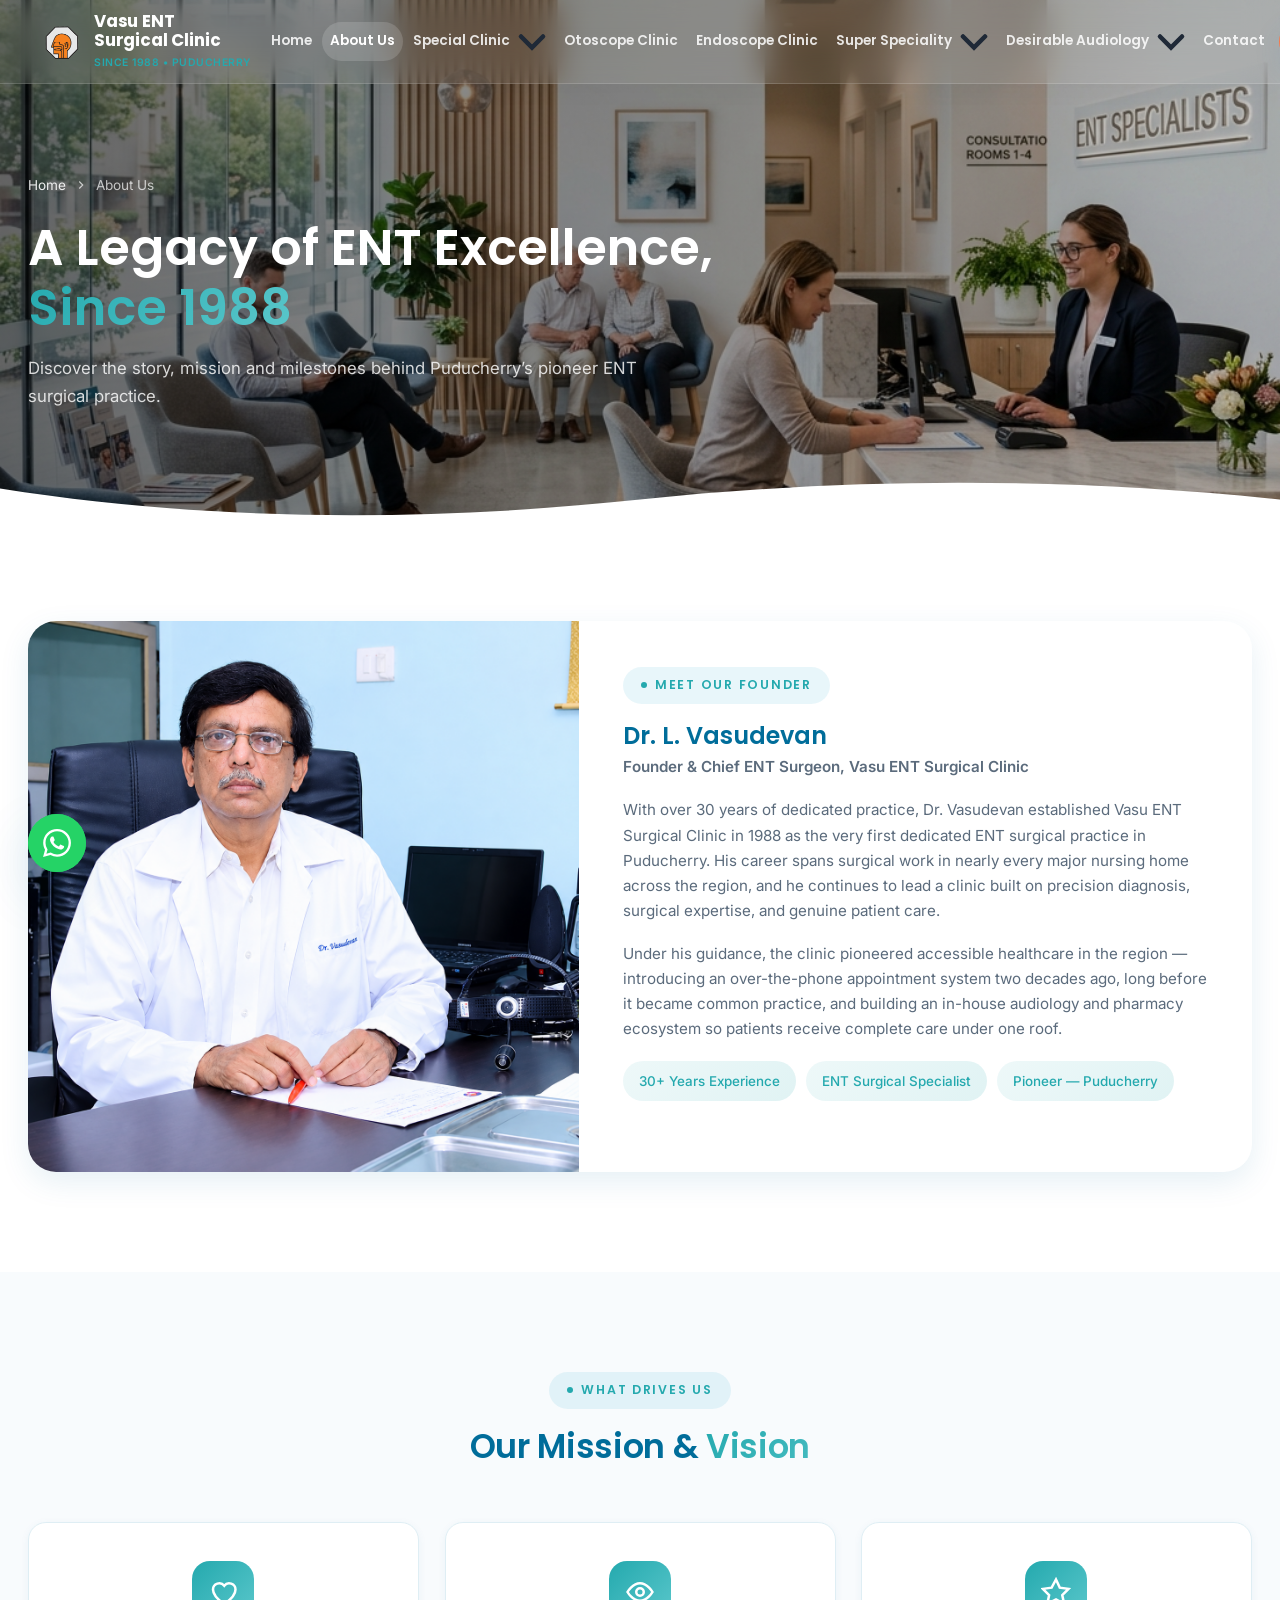
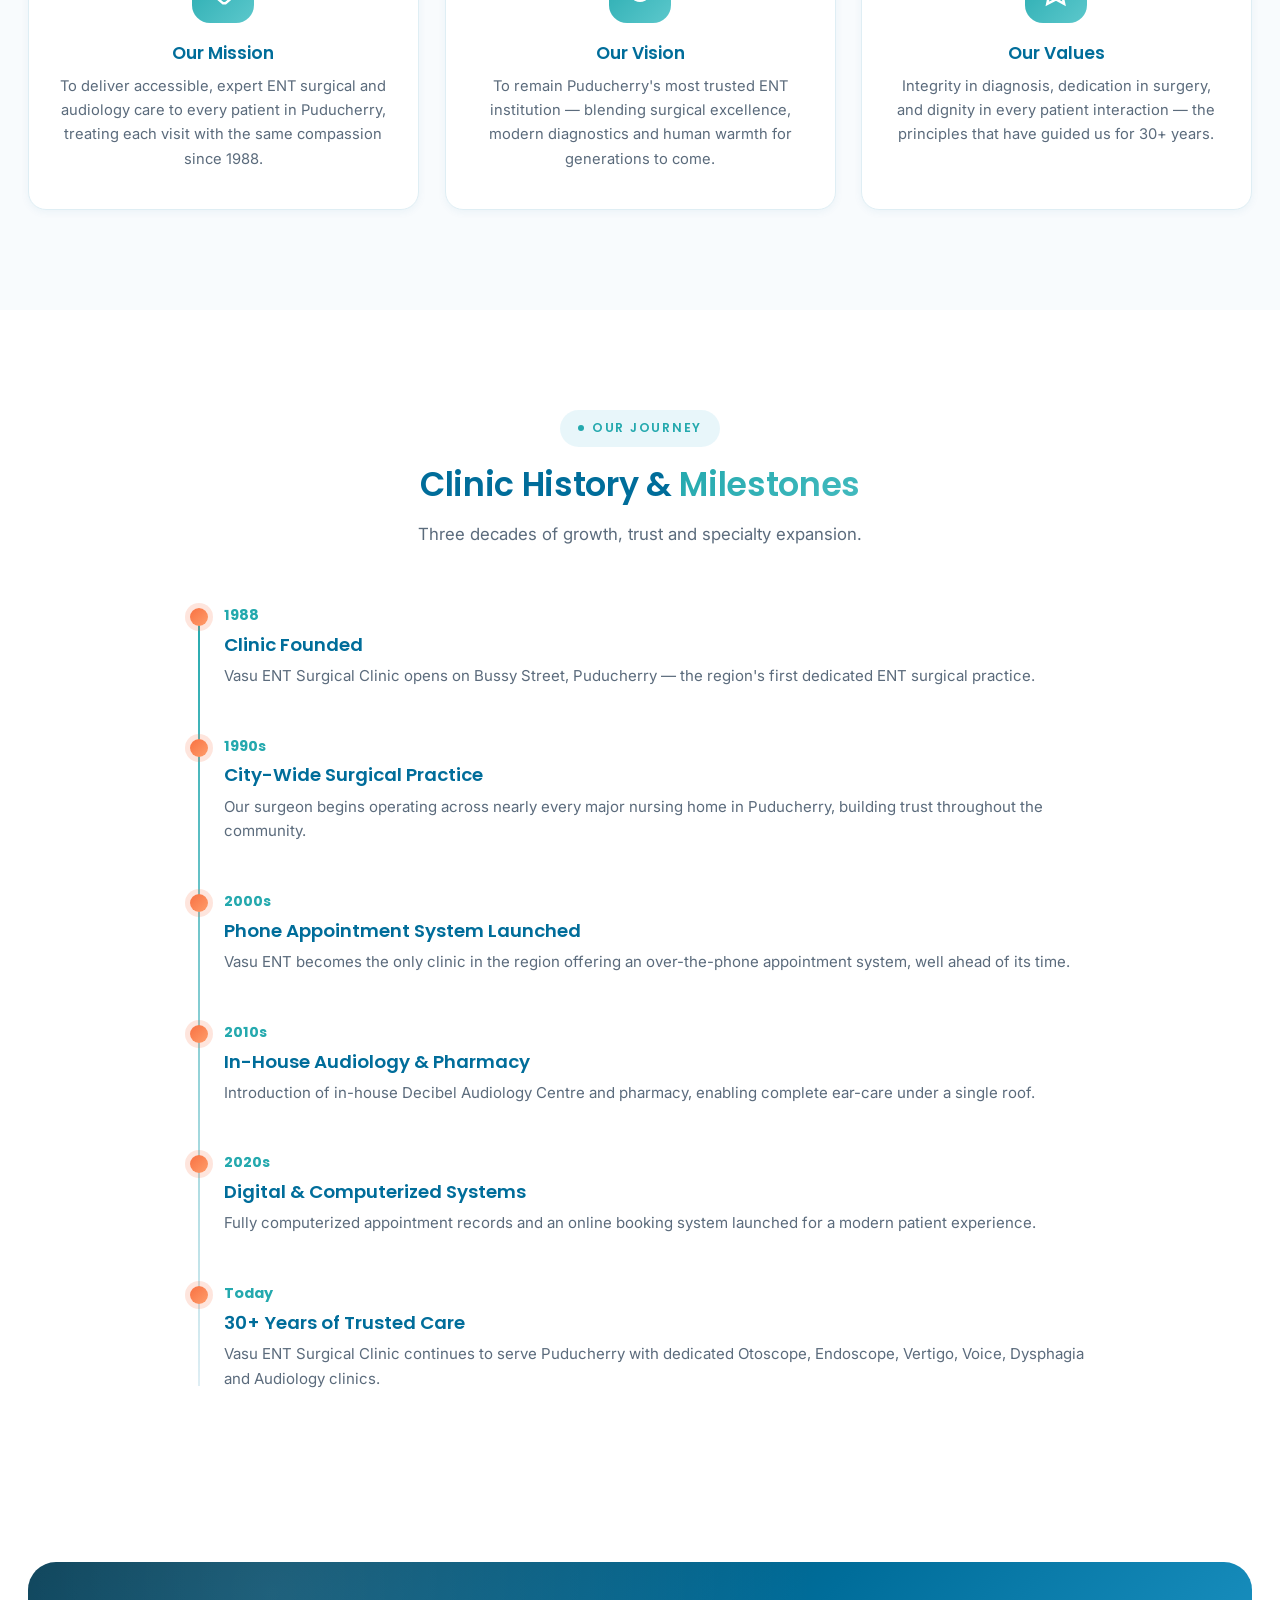
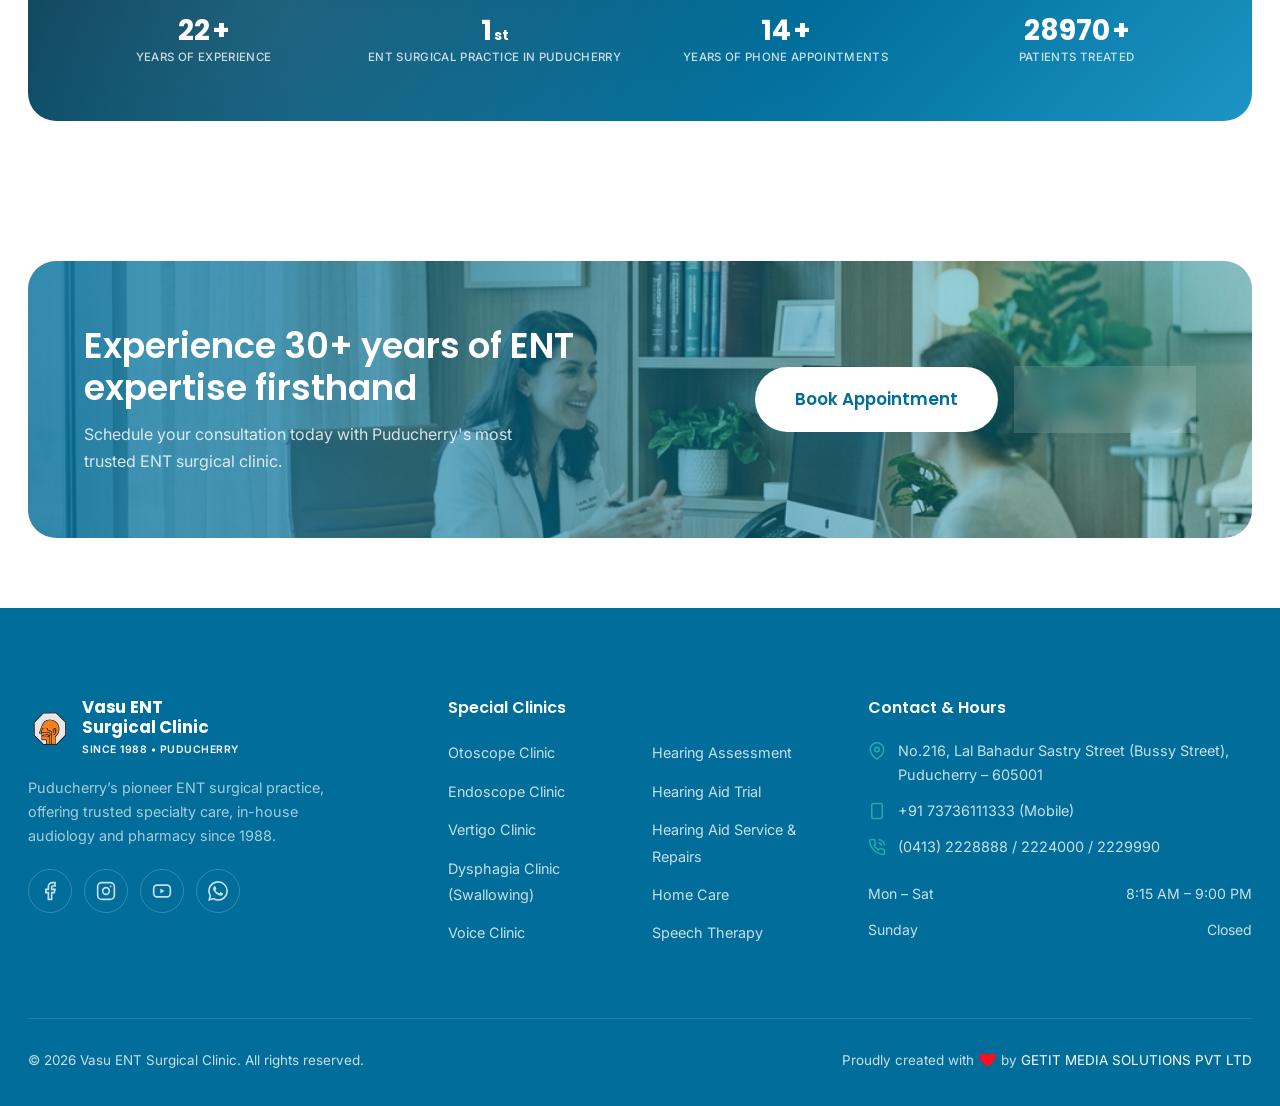
==== commit 44a8a719: "fix(mobile): split nav dropdown link and toggle" ====
--- a/about.html
+++ b/about.html
@@ -101,10 +101,14 @@
         </div>
 
         <div class="nav-item has-dropdown">
-          <a href="specialties.html" class="nav-link" data-page="specialties.html" aria-haspopup="true">
-            Special Clinic
-            <svg class="chevron" viewBox="0 0 24 24" fill="none" stroke="currentColor" stroke-width="2.5" stroke-linecap="round"><path d="M6 9l6 6 6-6" /></svg>
-          </a>
+          <div class="nav-link-wrapper">
+            <a href="specialties.html" class="nav-link" data-page="specialties.html">
+              Special Clinic
+            </a>
+            <button class="dropdown-toggle" aria-label="Toggle dropdown" aria-haspopup="true" aria-expanded="false">
+              <svg class="chevron" viewBox="0 0 24 24" fill="none" stroke="currentColor" stroke-width="2.5" stroke-linecap="round"><path d="M6 9l6 6 6-6" /></svg>
+            </button>
+          </div>
           <div class="dropdown-menu">
             <a href="specialties.html#otoscope-clinic" class="dropdown-link">Otoscope Clinic</a>
             <a href="specialties.html#endoscope-clinic" class="dropdown-link">Endoscope Clinic</a>
@@ -122,10 +126,14 @@
         </div>
 
         <div class="nav-item has-dropdown">
-          <a href="super-speciality.html" class="nav-link" data-page="super-speciality.html" aria-haspopup="true">
-            Super Speciality
-            <svg class="chevron" viewBox="0 0 24 24" fill="none" stroke="currentColor" stroke-width="2.5" stroke-linecap="round"><path d="M6 9l6 6 6-6" /></svg>
-          </a>
+          <div class="nav-link-wrapper">
+            <a href="super-speciality.html" class="nav-link" data-page="super-speciality.html">
+              Super Speciality
+            </a>
+            <button class="dropdown-toggle" aria-label="Toggle dropdown" aria-haspopup="true" aria-expanded="false">
+              <svg class="chevron" viewBox="0 0 24 24" fill="none" stroke="currentColor" stroke-width="2.5" stroke-linecap="round"><path d="M6 9l6 6 6-6" /></svg>
+            </button>
+          </div>
           <div class="dropdown-menu">
             <a href="super-speciality.html#vertigo-clinic" class="dropdown-link">Vertigo Clinic</a>
             <a href="super-speciality.html#dysphagia-clinic" class="dropdown-link">Dysphagia Clinic (Swallowing)</a>
@@ -134,10 +142,14 @@
         </div>
 
         <div class="nav-item has-dropdown">
-          <a href="desirable-audiology.html" class="nav-link" data-page="desirable-audiology.html" aria-haspopup="true">
-            Desirable Audiology
-            <svg class="chevron" viewBox="0 0 24 24" fill="none" stroke="currentColor" stroke-width="2.5" stroke-linecap="round"><path d="M6 9l6 6 6-6" /></svg>
-          </a>
+          <div class="nav-link-wrapper">
+            <a href="desirable-audiology.html" class="nav-link" data-page="desirable-audiology.html">
+              Desirable Audiology
+            </a>
+            <button class="dropdown-toggle" aria-label="Toggle dropdown" aria-haspopup="true" aria-expanded="false">
+              <svg class="chevron" viewBox="0 0 24 24" fill="none" stroke="currentColor" stroke-width="2.5" stroke-linecap="round"><path d="M6 9l6 6 6-6" /></svg>
+            </button>
+          </div>
           <div class="dropdown-menu">
             <a href="desirable-audiology.html#hearing-assessment" class="dropdown-link">Hearing Assessment</a>
             <a href="desirable-audiology.html#hearing-aid-trial" class="dropdown-link">Hearing Aid Trial</a>
--- a/css/style.css
+++ b/css/style.css
@@ -989,11 +989,37 @@
   transform: translateX(4px);
 }
 
+.nav-link-wrapper {
+  position: relative;
+  display: flex;
+  width: 100%;
+}
+
+.dropdown-toggle {
+  position: absolute;
+  right: 0;
+  top: 0;
+  height: 100%;
+  width: 44px;
+  background: transparent;
+  border: none;
+  display: flex;
+  align-items: center;
+  justify-content: center;
+  color: inherit;
+  cursor: pointer;
+  z-index: 10;
+}
+
+.nav-item.has-dropdown .nav-link {
+  padding-right: 44px;
+}
+
 /* Ensure chevron rotates */
-.nav-item.has-dropdown .nav-link .chevron {
+.nav-item.has-dropdown .dropdown-toggle .chevron {
   transition: transform 0.3s ease;
 }
-.nav-item.has-dropdown:hover .nav-link .chevron {
+.nav-item.has-dropdown:hover .dropdown-toggle .chevron {
   transform: rotate(180deg);
 }
 
@@ -3995,3 +4021,81 @@
   position: relative;
   z-index: 10;
 }
+
+/* ==========================================================================
+   Specialties Hub Grid — hub-card component
+   ========================================================================== */
+.hub-grid {
+  display: grid;
+  grid-template-columns: repeat(auto-fit, minmax(280px, 1fr));
+  gap: 24px;
+  margin-top: 40px;
+}
+
+.hub-card {
+  background: var(--color-white);
+  padding: 30px;
+  border-radius: var(--radius-md);
+  border: 1px solid var(--color-border);
+  box-shadow: var(--shadow-sm);
+  display: flex;
+  flex-direction: column;
+  transition: all 0.3s ease;
+}
+
+.hub-card:hover {
+  box-shadow: var(--shadow-md);
+  transform: translateY(-3px);
+  border-color: rgba(var(--ear-rgb), 0.25);
+}
+
+.hub-icon {
+  width: 50px;
+  height: 50px;
+  border-radius: 50%;
+  background: rgba(var(--nose-rgb), 0.1);
+  color: var(--nose-color);
+  display: flex;
+  align-items: center;
+  justify-content: center;
+  margin-bottom: 20px;
+  flex-shrink: 0;
+}
+
+.hub-card h3 {
+  font-size: 1.25rem;
+  font-weight: 700;
+  margin-bottom: 12px;
+  color: var(--color-primary-dark);
+}
+
+.hub-card p {
+  font-size: 0.9rem;
+  color: var(--color-text-muted);
+  line-height: 1.6;
+  margin-bottom: 20px;
+  flex-grow: 1;
+}
+
+.hub-link {
+  font-weight: 600;
+  font-size: 0.9rem;
+  color: var(--ear-color);
+  display: inline-flex;
+  align-items: center;
+  gap: 6px;
+  text-decoration: none;
+  transition: gap 0.2s ease, color 0.2s ease;
+}
+
+.hub-link:hover {
+  gap: 10px;
+  color: var(--color-primary-dark);
+}
+
+/* Hub emblem image */
+.sp-hero-img--emblem {
+  max-height: 160px;
+  object-fit: contain;
+  filter: drop-shadow(0 8px 16px rgba(0, 0, 0, 0.1));
+}
--- a/css/responsive.css
+++ b/css/responsive.css
@@ -601,7 +601,7 @@
   }
 
   .page-hero--specialties {
-    background-image: linear-gradient(rgba(0, 0, 0, 0.75), rgba(0, 0, 0, 0.75)), url('../assets/images/specialties-hero.png') !important;
+    background-image: linear-gradient(rgba(0, 0, 0, 0.75), rgba(0, 0, 0, 0.75)), url('../assets/images/hero_special_clinic.png') !important;
   }
 }
 
@@ -1382,3 +1382,406 @@
 }
 
 
+/* ==========================================================================
+   MOBILE HERO — Comprehensive Fixes (all widths ≤ 992px)
+   ========================================================================== */
+
+/* --- Floating badge: reposition inside the hero-visual card on tablet --- */
+@media (max-width: 992px) {
+  .floating-exp-badge {
+    position: absolute;
+    bottom: 16px;
+    left: 16px;
+    right: auto;
+    top: auto;
+    width: 74px;
+    height: 74px;
+    z-index: 20;
+  }
+  .floating-exp-badge .badge-num {
+    font-size: 1.1rem;
+  }
+  .floating-exp-badge .badge-text {
+    font-size: 0.6rem;
+  }
+
+  /* Show dots + arrows on mobile (hidden by default for desktop) */
+  .hero-visual .carousel-dots {
+    display: flex !important;
+    bottom: 12px;
+    z-index: 25;
+  }
+  .hero-visual .carousel-ctrl {
+    display: flex !important;
+    opacity: 1;
+    visibility: visible;
+    width: 34px;
+    height: 34px;
+  }
+}
+
+/* --- Hero stats: keep row layout but allow wrapping on mid-sizes --- */
+@media (max-width: 768px) {
+  .hero-stats {
+    flex-direction: row;
+    flex-wrap: wrap;
+    gap: 10px;
+    justify-content: center;
+  }
+  .stat-box {
+    flex: 1 1 calc(33% - 10px);
+    min-width: 90px;
+    display: flex;
+    flex-direction: column;
+    align-items: center;
+    text-align: center;
+    padding: 12px 8px;
+  }
+  .stat-value {
+    justify-content: center;
+  }
+  .stat-number {
+    font-size: 1.2rem;
+  }
+  .stat-suffix {
+    font-size: 1rem;
+  }
+}
+
+/* --- Hero visual: reduce carousel height for smaller phones --- */
+@media (max-width: 576px) {
+  .hero-visual {
+    height: 300px;
+    border-radius: 18px;
+  }
+
+  .floating-exp-badge {
+    width: 64px;
+    height: 64px;
+    bottom: 12px;
+    left: 12px;
+  }
+  .floating-exp-badge .badge-num {
+    font-size: 1rem;
+  }
+  .floating-exp-badge .badge-text {
+    font-size: 0.55rem;
+  }
+
+  /* Stats: full-width row, 3 columns forced */
+  .hero-stats {
+    gap: 8px;
+    width: 100%;
+  }
+  .stat-box {
+    flex: 1 1 calc(33% - 8px);
+    min-width: 80px;
+    padding: 10px 6px;
+  }
+  .stat-number {
+    font-size: 1.1rem;
+  }
+
+  /* Hero title tighter on very small screens */
+  .hero-title {
+    font-size: clamp(1.55rem, 7.5vw, 2rem);
+    line-height: 1.25;
+  }
+
+  /* Hero desc max-width unlock */
+  .hero-desc {
+    max-width: 100%;
+    font-size: 0.92rem;
+  }
+}
+
+/* --- Very small mobile (≤ 400px) --- */
+@media (max-width: 400px) {
+  .hero-visual {
+    height: 260px;
+    border-radius: 14px;
+  }
+
+  .stat-box {
+    flex: 1 1 calc(33% - 6px);
+    padding: 8px 4px;
+  }
+
+  .stat-number {
+    font-size: 1rem;
+  }
+
+  .hero-title {
+    font-size: clamp(1.4rem, 7vw, 1.8rem);
+  }
+
+  .hero-actions .btn {
+    max-width: 100%;
+    font-size: 0.88rem;
+    padding: 11px 16px;
+  }
+
+  .hero-badge {
+    font-size: 0.7rem;
+  }
+}
+
+
+/* ==========================================================================
+   HUB GRID — Mobile responsiveness
+   ========================================================================== */
+@media (max-width: 576px) {
+  .hub-grid {
+    grid-template-columns: 1fr;
+    gap: 16px;
+    margin-top: 28px;
+  }
+  .hub-card {
+    padding: 24px 20px;
+  }
+}
+
+/* ==========================================================================
+   HOVER EFFECTS — Only apply on true pointer devices (desktop/mouse)
+   Touch screens don't have hover; applying hover causes sticky "stuck"
+   states on tap. Use @media (hover: hover) to gate all hover styles.
+   ========================================================================== */
+
+/* Hub card hover — only on real pointer devices */
+@media (hover: hover) {
+  .hub-card:hover {
+    box-shadow: var(--shadow-md);
+    transform: translateY(-3px);
+    border-color: rgba(var(--ear-rgb), 0.25);
+  }
+
+  .hub-link:hover {
+    gap: 10px;
+    color: var(--color-primary-dark);
+  }
+
+  /* Nav dropdown — desktop hover only */
+  .nav-item.has-dropdown:hover .dropdown-menu {
+    opacity: 1;
+    visibility: visible;
+    transform: translateX(-50%) translateY(0);
+  }
+
+  .nav-item.has-dropdown:hover .dropdown-toggle .chevron {
+    transform: rotate(180deg);
+  }
+
+  .dropdown-link:hover {
+    background: rgba(var(--nose-rgb), 0.06);
+    color: var(--ear-color);
+    transform: translateX(4px);
+  }
+
+  /* Stat box hover */
+  .stat-box:hover {
+    transform: translateY(-4px);
+    background: rgba(255, 255, 255, 0.14);
+    border-color: rgba(255, 255, 255, 0.3);
+    box-shadow: 0 12px 30px rgba(0, 0, 0, 0.1);
+  }
+
+  /* Hero trust item hover */
+  .hero-trust-item:hover {
+    transform: translateY(-3px);
+    background: rgba(255, 255, 255, 0.14);
+  }
+
+  /* Feature card hover */
+  .feature-card:hover {
+    transform: translateY(-6px);
+    box-shadow: var(--shadow-lg);
+  }
+
+  /* Service card hover */
+  .service-card:hover {
+    transform: translateY(-4px);
+  }
+
+  /* sp-stat hover */
+  .sp-stat:hover {
+    background: rgba(255, 255, 255, 0.25);
+    transform: translateY(-2px);
+  }
+}
+
+/* ==========================================================================
+   MOBILE DROPDOWN MENU — Convert absolute popup → inline accordion
+   On mobile the dropdown floats outside the drawer (absolute + z-index).
+   Fix: make it static, collapsible inline.
+   ========================================================================== */
+@media (max-width: 992px) {
+
+  /* Kill the absolute-positioned desktop popup behaviour */
+  .nav-item.has-dropdown {
+    position: static;
+  }
+
+  .dropdown-menu {
+    position: static;
+    transform: none !important;
+    opacity: 1 !important;
+    visibility: visible !important;
+    width: 100%;
+    min-width: unset;
+    margin-top: 0;
+    padding: 0 0 0 14px;
+    background: transparent;
+    backdrop-filter: none;
+    -webkit-backdrop-filter: none;
+    border: none;
+    border-radius: 0;
+    box-shadow: none;
+    display: none;          /* collapsed by default */
+    flex-direction: column;
+    gap: 0;
+    z-index: auto;
+    overflow: hidden;
+  }
+
+  /* Show when parent has is-open (toggled by navigation.js) 
+     OR when :focus-within (CSS-only tap behavior) */
+  .nav-item.has-dropdown.is-open .dropdown-menu,
+  .nav-item.has-dropdown:focus-within .dropdown-menu {
+    display: flex;
+  }
+
+  /* Chevron rotation for open state */
+  .nav-item.has-dropdown.is-open .dropdown-toggle .chevron,
+  .nav-item.has-dropdown:focus-within .dropdown-toggle .chevron {
+    transform: rotate(180deg);
+  }
+
+  .dropdown-link {
+    font-size: 0.92rem;
+    padding: 10px 12px;
+    border-bottom: 1px solid rgba(var(--ear-rgb), 0.06);
+    color: var(--color-primary-dark);
+    display: block;
+    border-radius: 0;
+  }
+
+  .dropdown-link:last-child {
+    border-bottom: none;
+    margin-bottom: 8px;
+  }
+}
+
+/* ==========================================================================
+   SP-HERO — Mobile: full-cover image with strong overlay
+   On desktop the .sp-hero-graphic sits right:0, width:55%.
+   On mobile there's not enough width for side-by-side, so expand to
+   full-cover background and darken the overlay so text stays legible.
+   ========================================================================== */
+@media (max-width: 992px) {
+  .sp-hero {
+    min-height: 380px;
+    border-radius: 20px;
+    display: flex;
+    align-items: flex-end;
+    justify-content: center;
+  }
+
+  /* Full-cover image panel */
+  .sp-hero-graphic {
+    position: absolute;
+    inset: 0;
+    width: 100%;
+    height: 100%;
+    -webkit-mask-image: none !important;
+    mask-image: none !important;
+  }
+
+  .sp-hero-graphic img {
+    width: 100%;
+    height: 100%;
+    object-fit: cover;
+    object-position: center top;
+  }
+
+  /* Strong top-to-bottom gradient overlay for text legibility */
+  .sp-hero::after {
+    content: "";
+    position: absolute;
+    inset: 0;
+    background: linear-gradient(
+      180deg,
+      rgba(2, 41, 59, 0.82) 0%,
+      rgba(2, 41, 59, 0.72) 50%,
+      rgba(2, 41, 59, 0.92) 100%
+    );
+    z-index: 0;
+    pointer-events: none;
+  }
+
+  /* Text fills full width, centered, above overlay */
+  .sp-hero-text {
+    position: relative;
+    z-index: 2;
+    max-width: 100%;
+    padding: 36px 24px 40px;
+    align-items: center;
+    text-align: center;
+    width: 100%;
+  }
+
+  .sp-eyebrow {
+    align-self: center;
+  }
+
+  .sp-hero h2 {
+    font-size: clamp(1.5rem, 6.5vw, 2.2rem);
+    text-align: center;
+  }
+
+  .sp-hero p {
+    font-size: 0.95rem;
+    text-align: center;
+    max-width: 100%;
+  }
+
+  .sp-quickstats {
+    justify-content: center;
+    flex-wrap: wrap;
+    gap: 8px;
+  }
+
+  .sp-stat {
+    font-size: 0.82rem;
+    padding: 8px 14px;
+  }
+
+  /* Image fills the graphic area flush — no inner border-radius needed */
+  .sp-hero-img {
+    border-radius: 0;
+    object-position: center center;
+  }
+
+  /* Remove hover scale on touch (no cursor hover on mobile) */
+  .sp-hero:hover .sp-hero-img {
+    transform: none;
+  }
+}
+
+@media (max-width: 576px) {
+  .sp-hero {
+    min-height: 320px;
+    border-radius: 16px;
+  }
+
+  .sp-hero-text {
+    padding: 28px 18px 32px;
+  }
+
+  .sp-hero h2 {
+    font-size: clamp(1.35rem, 7vw, 1.9rem);
+  }
+
+  .sp-hero p {
+    font-size: 0.88rem;
+  }
+}
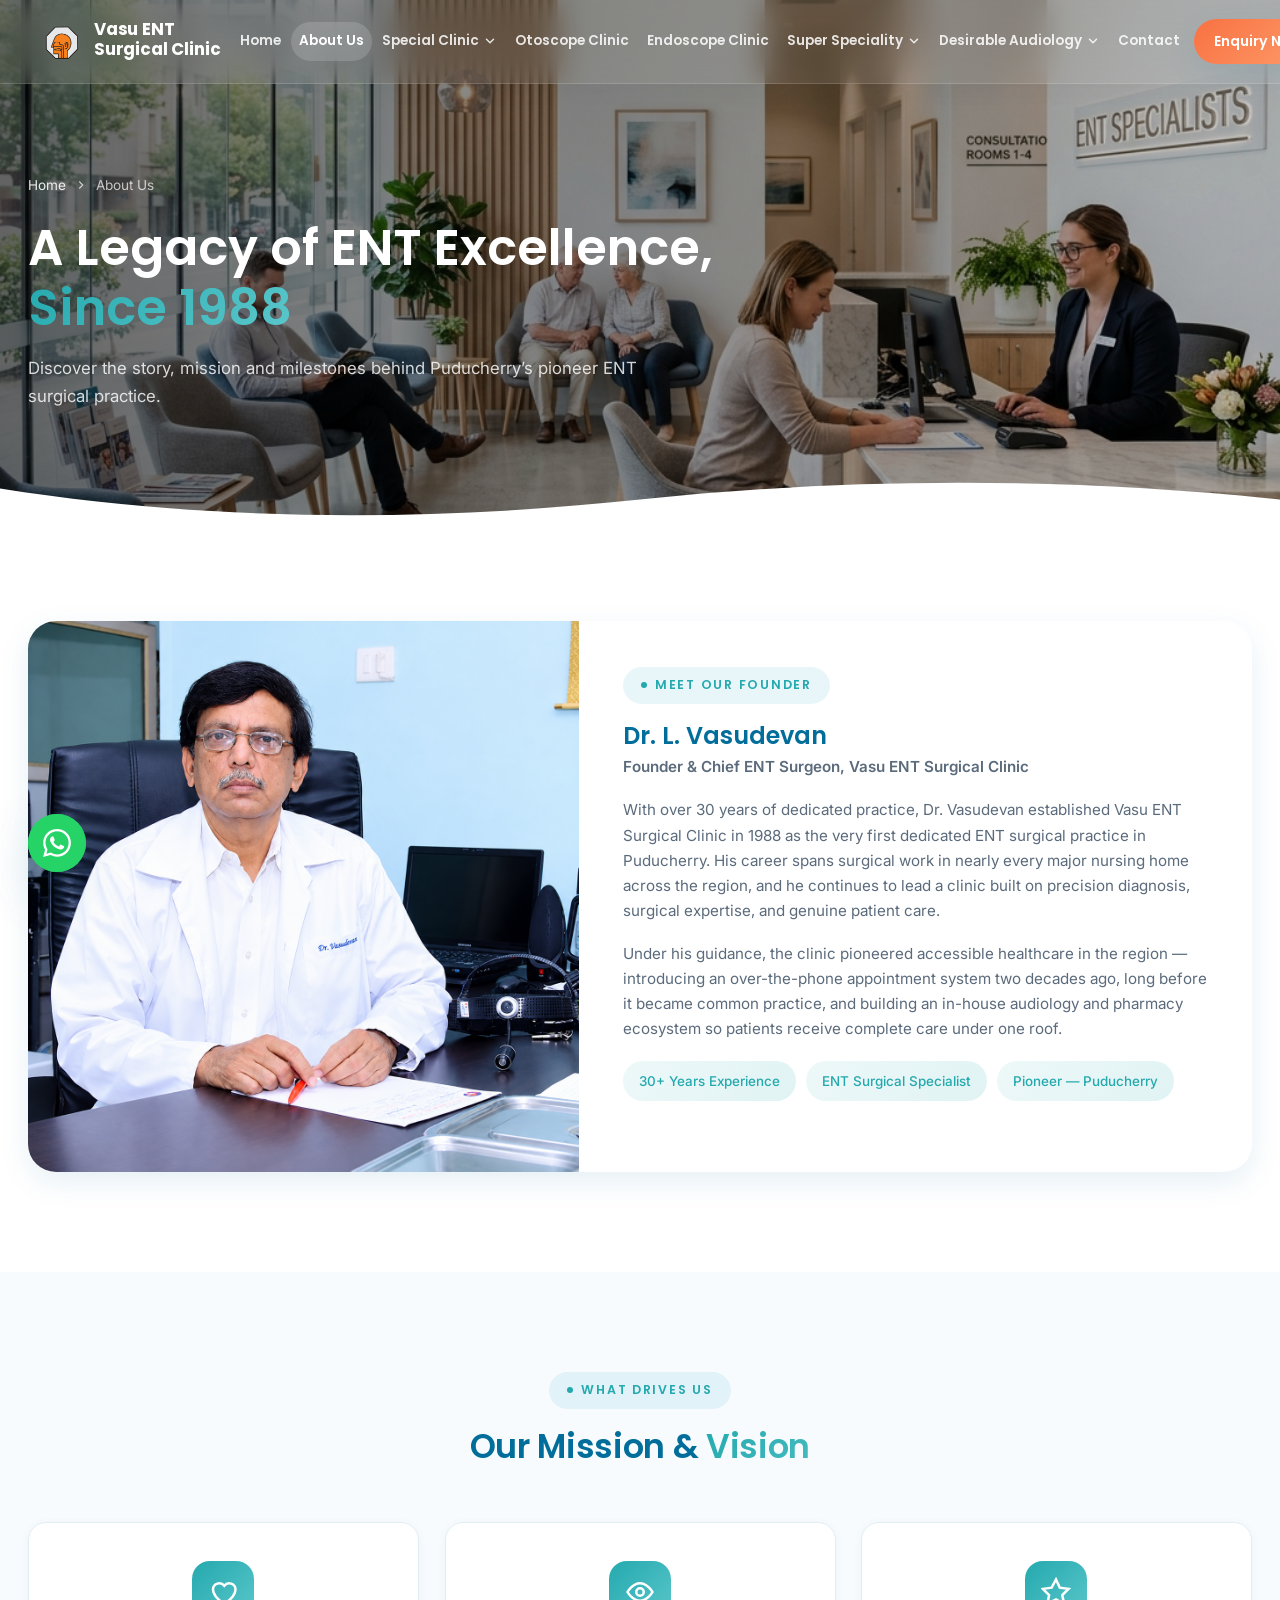
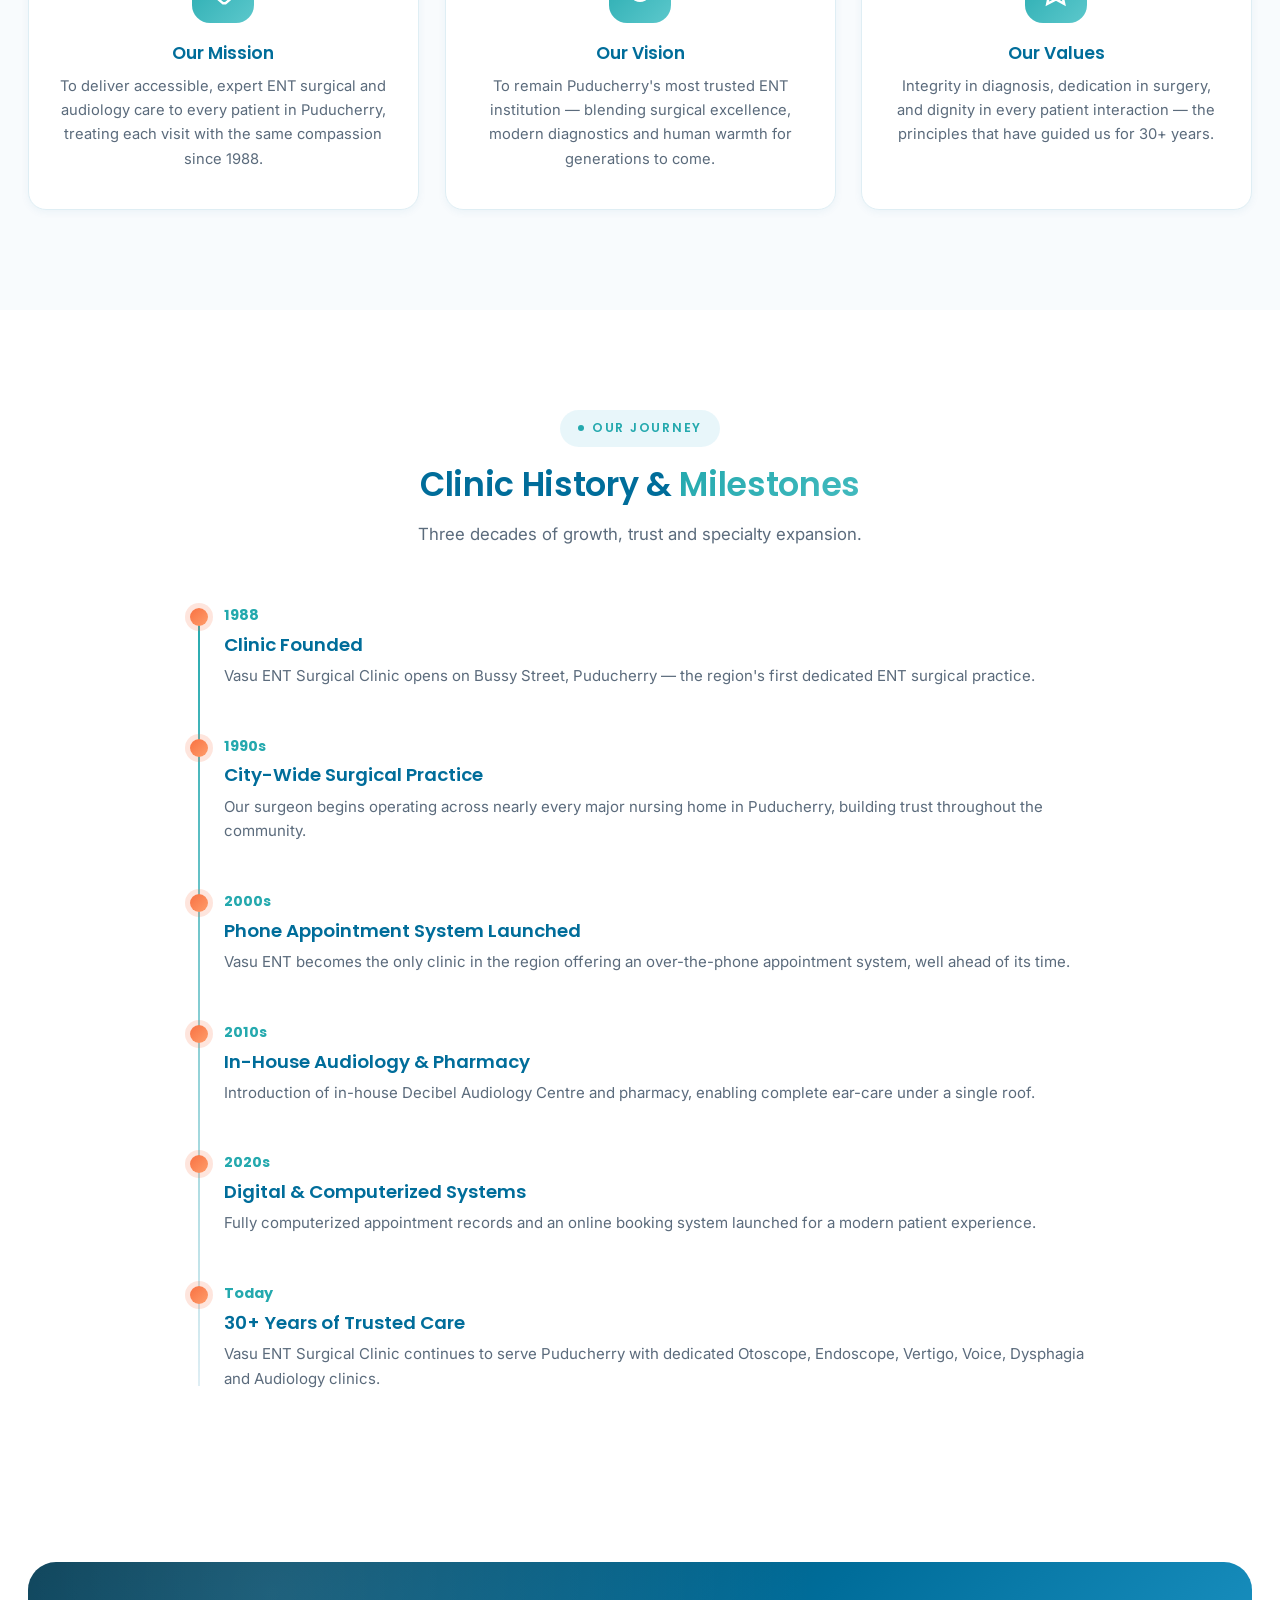
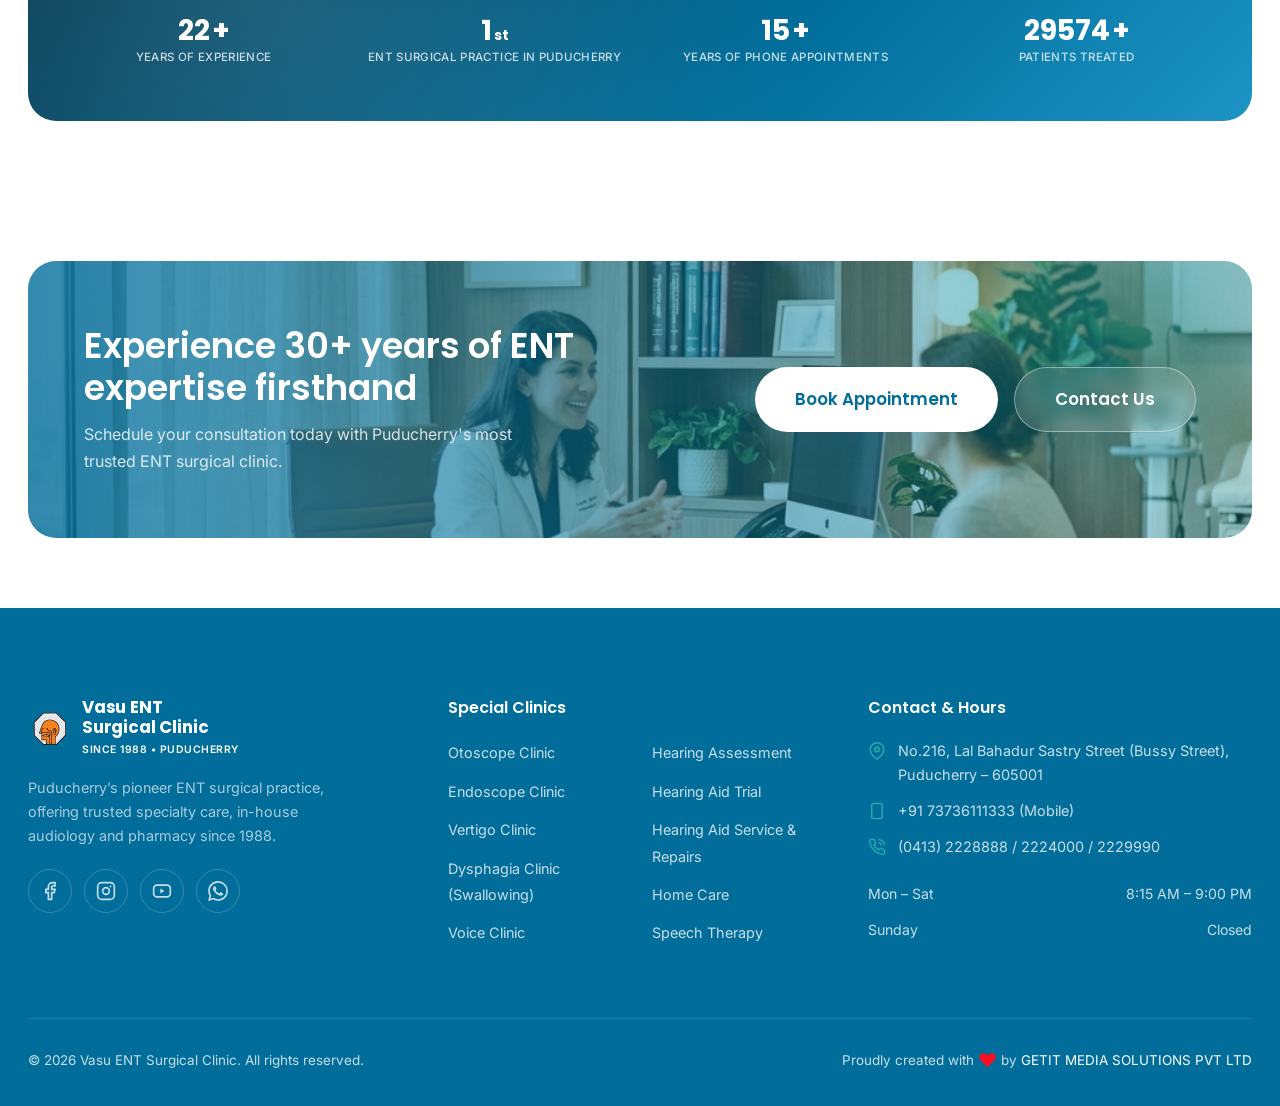
==== commit edb978dc: "mobile and tab view currection fin" ====
--- a/about.html
+++ b/about.html
@@ -73,7 +73,7 @@
         <img src="assets/logo/ent-emblem.png" alt="Vasu ENT Surgical Clinic emblem" class="brand-emblem" width="46"
           height="46" />
         <span class="brand-text">
-          <span class="brand-name">Vasu ENT<br>Surgical Clinic</span>
+          <span class="brand-name">Vasu ENT <br class="mobile-br">Surgical Clinic</span>
           <span class="brand-tag">Since 1988 &bull; Puducherry</span>
         </span>
       </a>
@@ -83,7 +83,7 @@
           <a href="index.html" class="brand">
             <img src="assets/logo/ent-emblem.png" alt="Vasu ENT Surgical Clinic emblem" class="brand-emblem" width="40" height="40" />
             <span class="brand-text">
-              <span class="brand-name">Vasu ENT<br>Surgical Clinic</span>
+              <span class="brand-name">Vasu ENT <br class="mobile-br">Surgical Clinic</span>
               <span class="brand-tag">Since 1988 &bull; Puducherry</span>
             </span>
           </a>
@@ -379,7 +379,7 @@
             <img src="assets/logo/ent-emblem.png" alt="Vasu ENT Surgical Clinic emblem" class="brand-emblem" width="46"
               height="46" />
             <span class="brand-text">
-              <span class="brand-name">Vasu ENT<br>Surgical Clinic</span>
+              <span class="brand-name">Vasu ENT <br class="mobile-br">Surgical Clinic</span>
               <span class="brand-tag">Since 1988 &bull; Puducherry</span>
             </span>
           </a>
--- a/css/style.css
+++ b/css/style.css
@@ -431,23 +431,23 @@
     transition: color 0.35s ease;
   }
   .site-header .brand-tag {
-    color: var(--nose-color);
-    transition: color 0.35s ease;
+    display: none;
   }
   .site-header .nav-link {
     color: rgba(255, 255, 255, 0.85);
     transition: color 0.35s ease, background 0.35s ease;
   }
-  .site-header .nav-link .chevron {
+  .site-header .dropdown-toggle {
     color: rgba(255, 255, 255, 0.85);
-    transition: transform var(--transition), color 0.35s ease;
+    transition: color 0.35s ease;
   }
   .site-header .nav-link:hover,
   .site-header .nav-link.is-active {
     color: #ffffff;
     background: rgba(255, 255, 255, 0.15);
   }
-  .site-header .nav-link:hover .chevron {
+  .site-header .nav-item:hover .dropdown-toggle,
+  .site-header .nav-item:has(.is-active) .dropdown-toggle {
     color: #ffffff;
   }
   .site-header .nav-phone {
@@ -471,13 +471,11 @@
   .site-header.is-scrolled .brand-name {
     color: var(--color-primary-dark);
   }
-  .site-header.is-scrolled .brand-tag {
-    color: var(--color-secondary);
-  }
+
   .site-header.is-scrolled .nav-link {
     color: var(--color-text);
   }
-  .site-header.is-scrolled .nav-link .chevron {
+  .site-header.is-scrolled .dropdown-toggle {
     color: var(--color-text);
   }
   .site-header.is-scrolled .nav-link:hover,
@@ -485,7 +483,8 @@
     color: var(--ear-color);
     background: rgba(var(--ear-rgb), 0.08);
   }
-  .site-header.is-scrolled .nav-link:hover .chevron {
+  .site-header.is-scrolled .nav-item:hover .dropdown-toggle,
+  .site-header.is-scrolled .nav-item:has(.is-active) .dropdown-toggle {
     color: var(--ear-color);
   }
   .site-header.is-scrolled .nav-phone {
@@ -991,16 +990,13 @@
 
 .nav-link-wrapper {
   position: relative;
-  display: flex;
-  width: 100%;
+  display: block;
 }
 
 .dropdown-toggle {
   position: absolute;
-  right: 0;
   top: 0;
   height: 100%;
-  width: 44px;
   background: transparent;
   border: none;
   display: flex;
@@ -1011,12 +1007,47 @@
   z-index: 10;
 }
 
-.nav-item.has-dropdown .nav-link {
-  padding-right: 44px;
-}
-
-/* Ensure chevron rotates */
+/* DESKTOP: chevron sits inside the nav-link pill */
+@media (min-width: 993px) {
+  .dropdown-toggle {
+    right: 8px;
+    width: 14px;
+    pointer-events: none;
+  }
+  .nav-item.has-dropdown .nav-link {
+    padding-right: 26px;
+  }
+}
+
+/* MOBILE: chevron is a large 44px tap target on the right edge */
+@media (max-width: 992px) {
+  .nav-link-wrapper {
+    display: flex;
+    width: 100%;
+    align-items: center;
+  }
+  .dropdown-toggle {
+    right: 12px;
+    width: 34px;
+    height: 34px;
+    top: 50%;
+    transform: translateY(-50%);
+    pointer-events: auto;
+    background: rgba(var(--ear-rgb), 0.1);
+    border-radius: 6px;
+    color: var(--ear-color);
+  }
+  .nav-item.has-dropdown .nav-link {
+    padding-right: 58px;
+    flex-grow: 1;
+    width: 100%;
+  }
+}
+
+/* Ensure chevron rotates and has correct size */
 .nav-item.has-dropdown .dropdown-toggle .chevron {
+  width: 14px;
+  height: 14px;
   transition: transform 0.3s ease;
 }
 .nav-item.has-dropdown:hover .dropdown-toggle .chevron {
@@ -2040,19 +2071,29 @@
 
 .split-visual {
   position: relative;
+  max-width: 380px;
+  margin: 0 auto;
+}
+
+.split-visual--wide {
+  max-width: 520px;
+}
+
+.split-visual--wide .split-visual-frame img {
+  height: auto;
+  display: block;
 }
 
 .split-visual-frame {
   border-radius: var(--radius-lg);
   overflow: hidden;
   box-shadow: var(--shadow-lg);
-  aspect-ratio: 4/3.2;
 }
 
 .split-visual-frame img {
   width: 100%;
-  height: 100%;
-  object-fit: cover;
+  height: auto;
+  display: block;
   transition: transform 0.7s ease;
 }
 .split-visual-frame:hover img {
--- a/css/responsive.css
+++ b/css/responsive.css
@@ -168,7 +168,7 @@
   }
 
   .site-header .brand-name { color: var(--color-primary-dark); }
-  .site-header .brand-tag  { color: var(--color-secondary); }
+
 
   .site-header .nav-link {
     color: var(--color-text);
@@ -180,8 +180,12 @@
     background: rgba(var(--ear-rgb), 0.08);
   }
 
-  .site-header .nav-link .chevron {
+  .site-header .dropdown-toggle {
     color: var(--color-text);
+  }
+  .site-header .nav-item:hover .dropdown-toggle,
+  .site-header .nav-item:has(.is-active) .dropdown-toggle {
+    color: var(--ear-color);
   }
 
   .nav-phone { display: none; }
@@ -979,7 +983,7 @@
   }
 
   .split-visual-frame {
-    aspect-ratio: 16 / 10;
+    /* height determined by img height: auto */
   }
 
   .split-badge {
@@ -1785,3 +1789,10 @@
     font-size: 0.88rem;
   }
 }
+
+@media (max-width: 992px) {
+  .brand-name .mobile-br {
+    display: none;
+  }
+}
+
